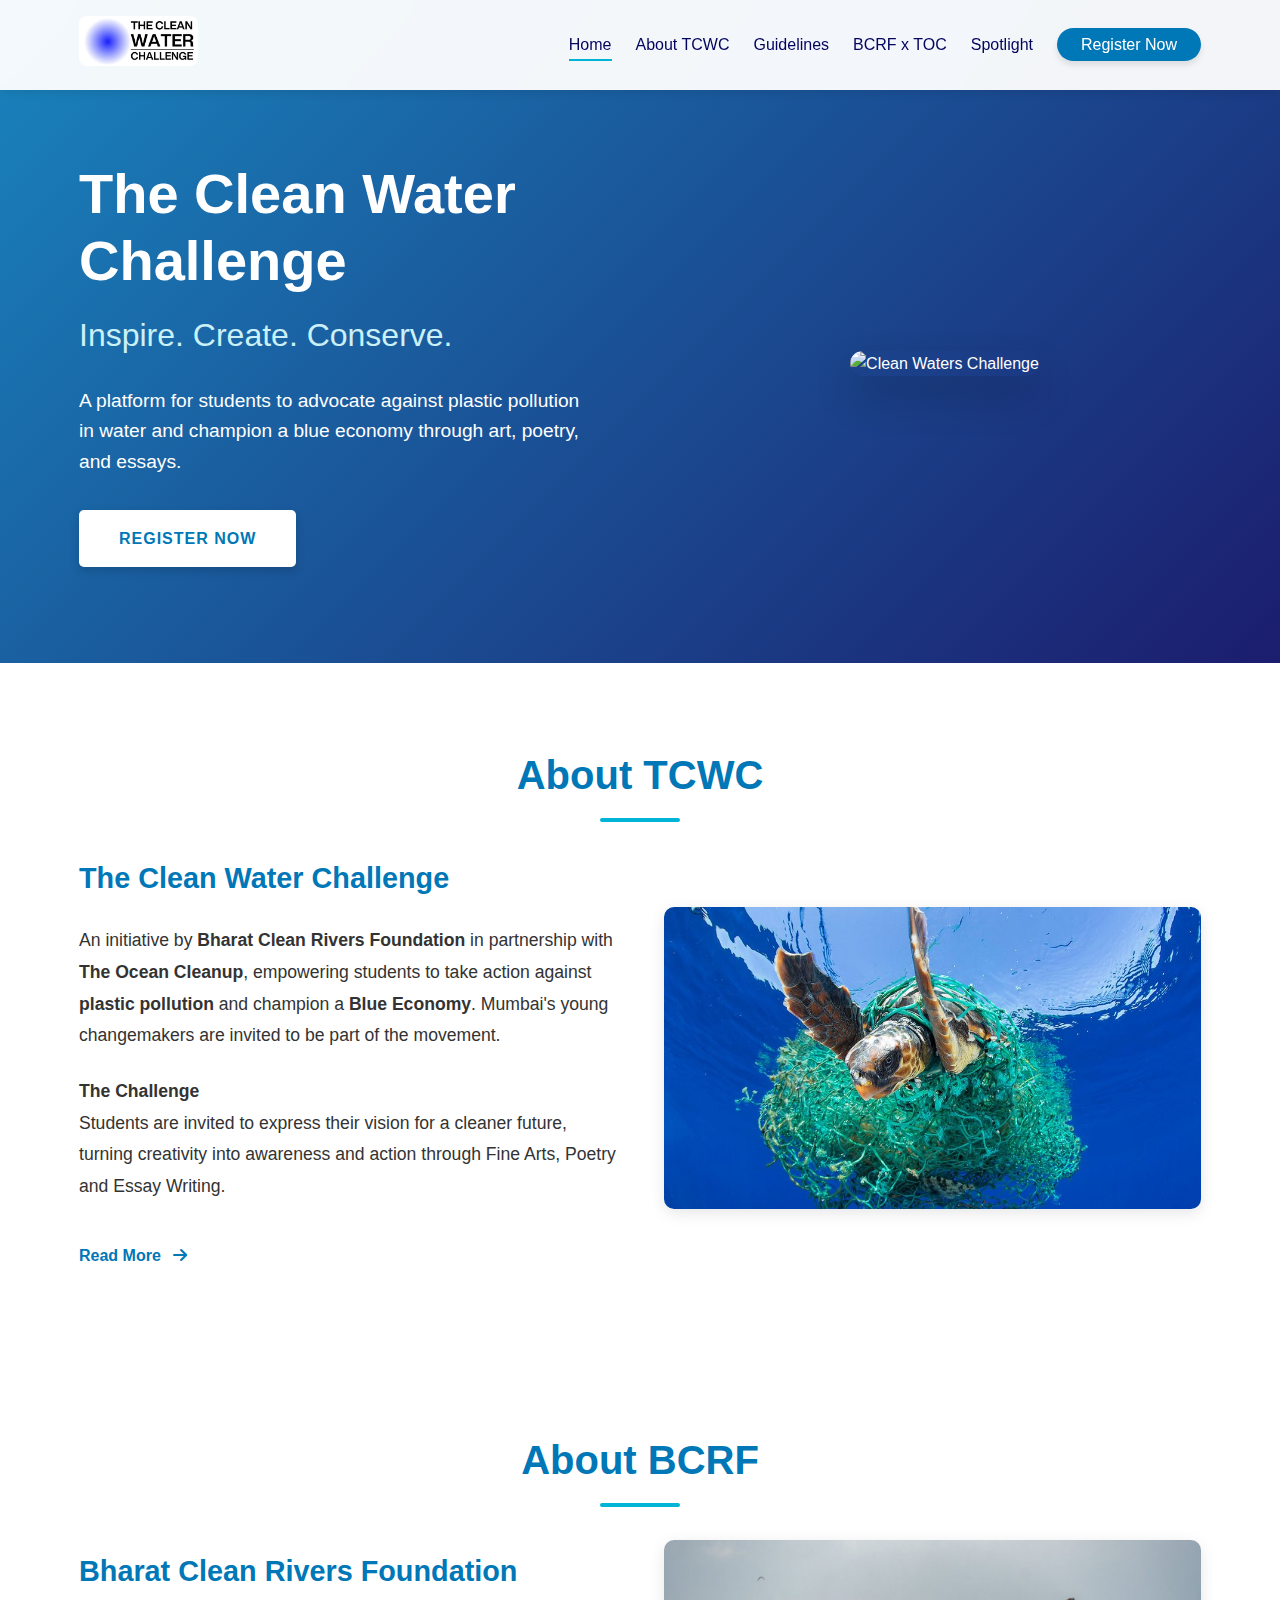
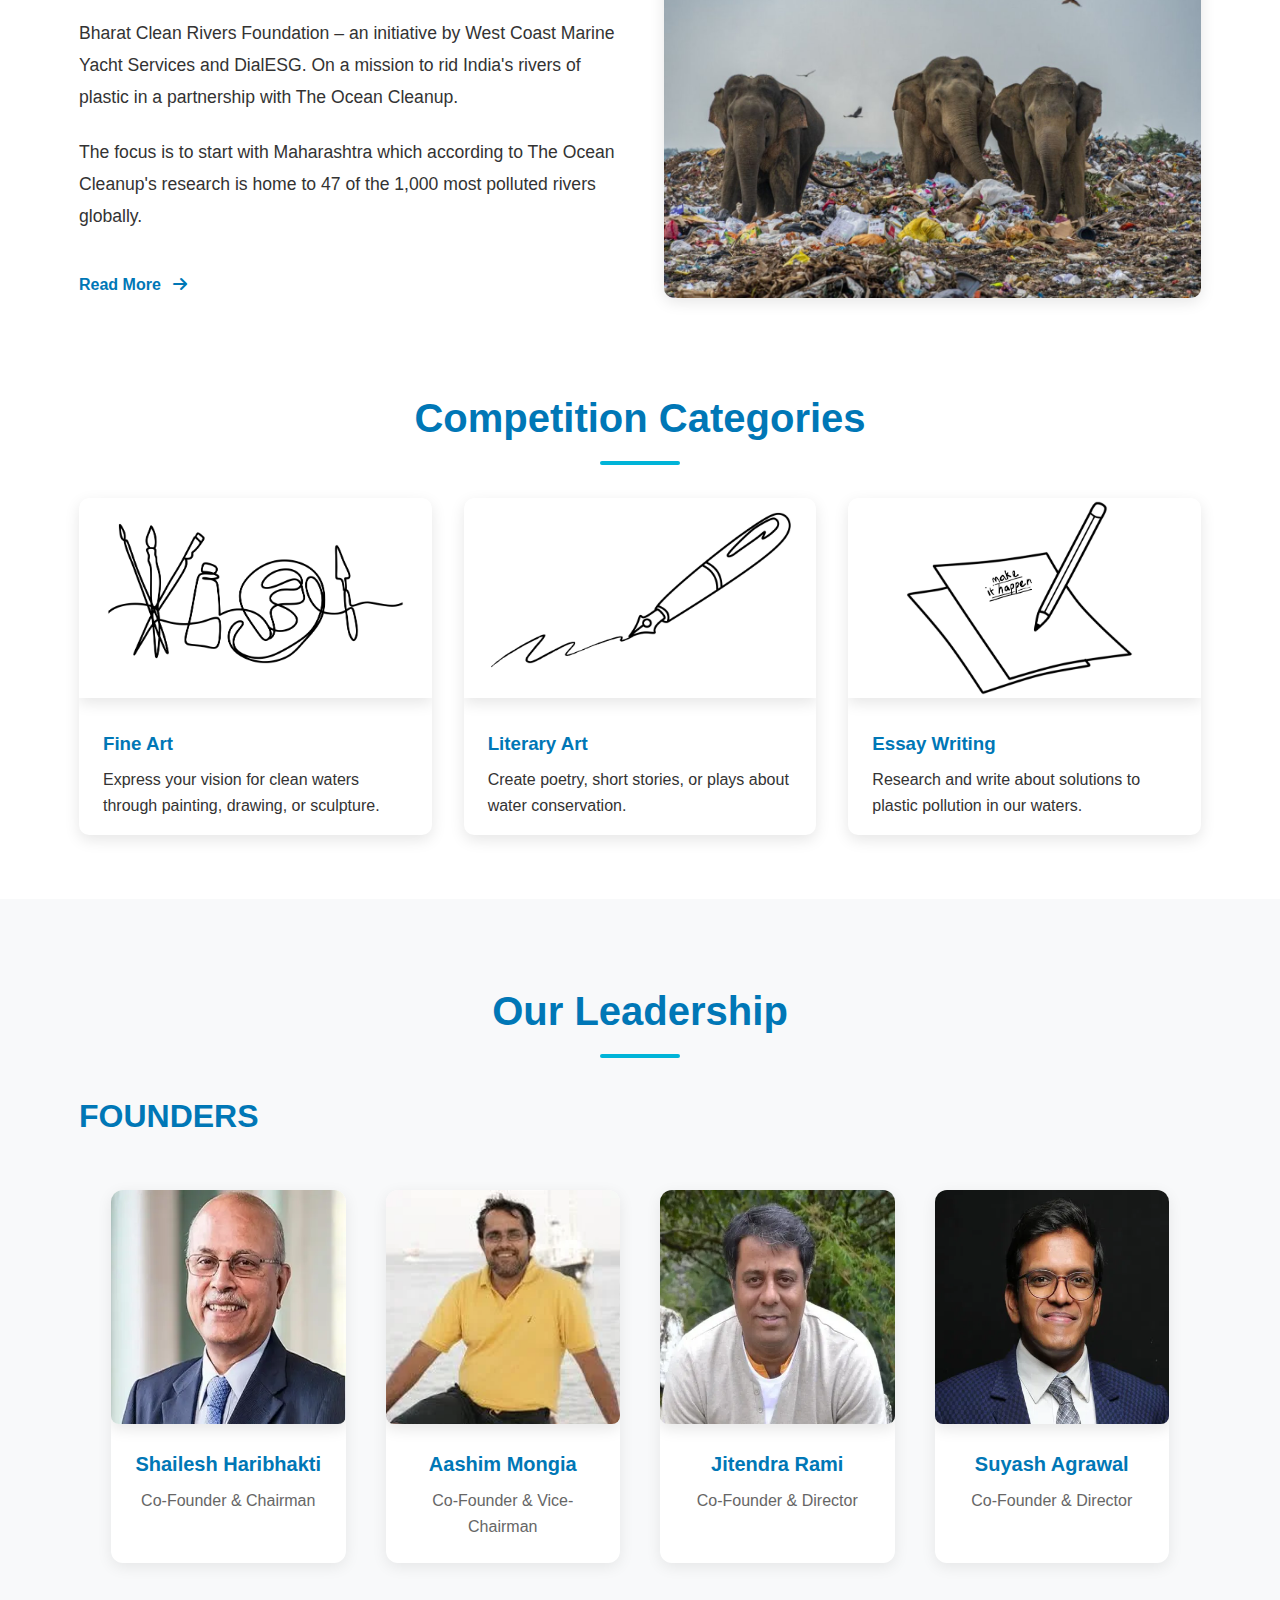
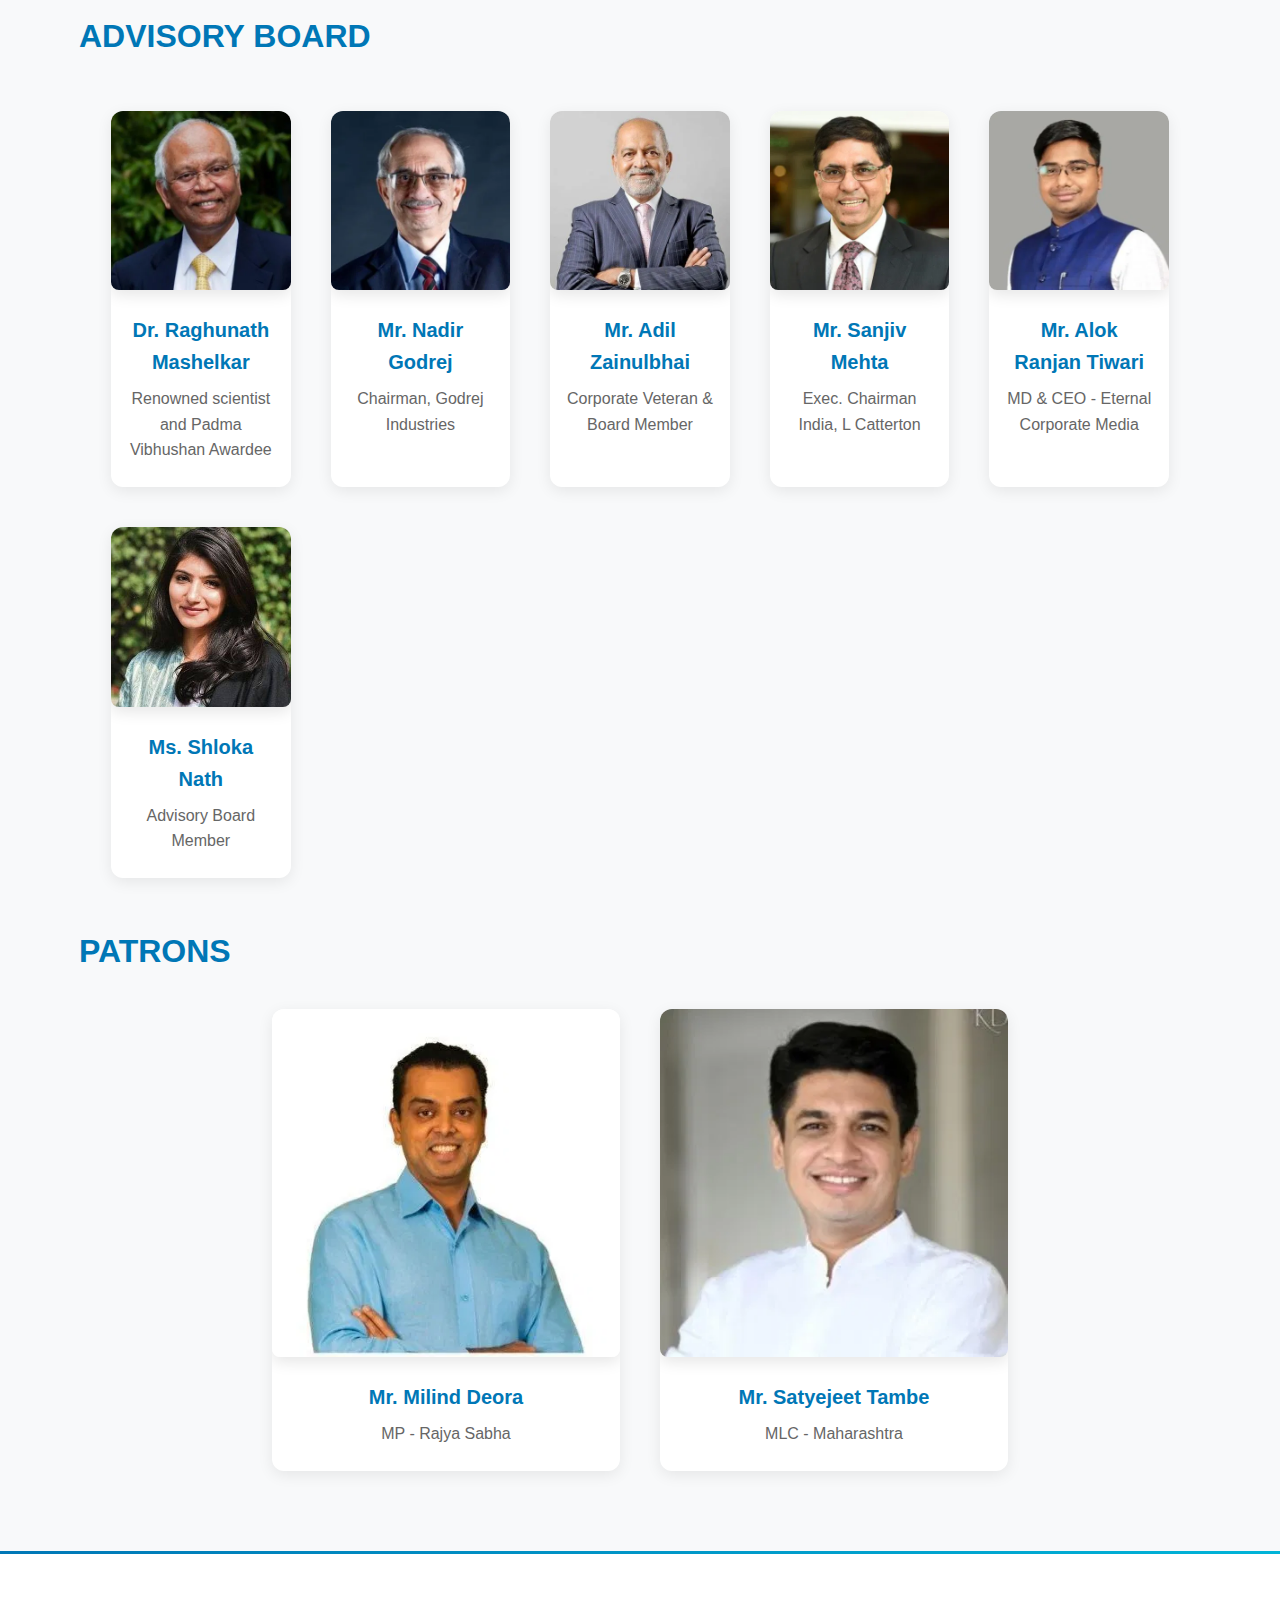
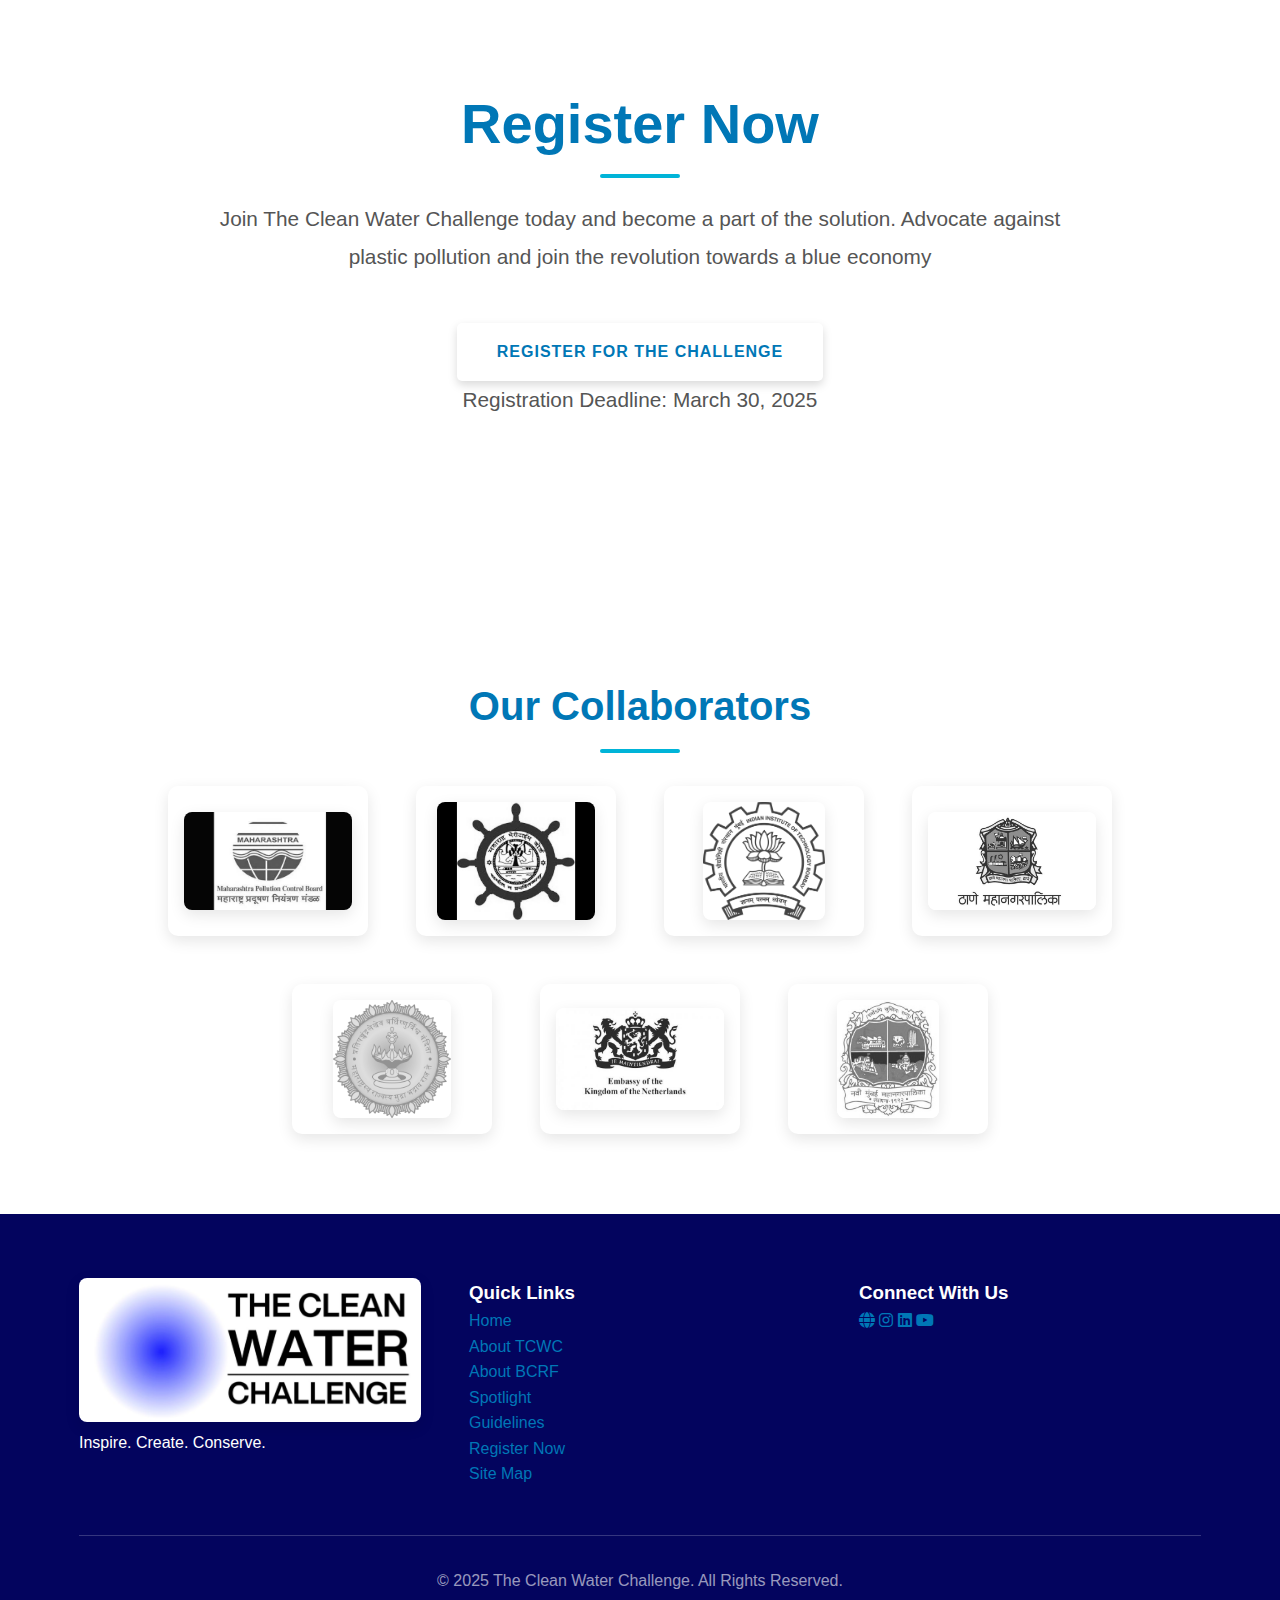
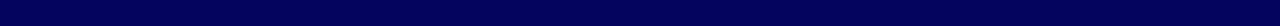
==== index.html @ 71feb0d5 "Further changes" ====
<!DOCTYPE html>
<html lang="en">
<head>
    <meta charset="UTF-8">
    <meta name="viewport" content="width=device-width, initial-scale=1.0">
    <title>The Clean Water Challenge</title>
    <link rel="stylesheet" href="styles.css">
    <link rel="stylesheet" href="https://cdnjs.cloudflare.com/ajax/libs/font-awesome/6.0.0-beta3/css/all.min.css">
    <link href="https://fonts.googleapis.com/css2?family=Montserrat:wght@300;400;500;600;700&family=Poppins:wght@300;400;500;600;700&display=swap" rel="stylesheet">
</head>
<body>
    <!-- Navigation Bar -->
    <header>
        <div class="container">
            <div class="logo">
                <img src="./logos/logo.png" alt="TCWC Logo">
            </div>
            <nav>
                <ul class="nav-links">
                    <li><a href="index.html" class="active">Home</a></li>
                    <li><a href="about-tcwc.html">About TCWC</a></li>
                    <li><a href="guidelines.html">Guidelines</a></li>
                    <li><a href="https://bharatcleanrivers.com/">BCRF x TOC</a></li>
                    <li><a href="spotlight.html">Spotlight</a></li>
                    
                    <li><a href="https://docs.google.com/forms/d/e/1FAIpQLSfzUYQzGenbvrikNWLLRdE9n7EDdn3TvppN00e6zQhsI6_kOQ/formResponse" class="register-btn" target="_blank">Register Now</a></li>
                </ul>
                <div class="hamburger">
                    <span></span>
                    <span></span>
                    <span></span>
                </div>
            </nav>
        </div>
    </header>
    

    <!-- Hero Section -->
    <section class="hero">
        <div class="container">
            <div class="hero-content">
                <h1>The Clean Water Challenge</h1>
                <h2>Inspire. Create. Conserve.</h2>
                <p>A platform for students to advocate against plastic pollution in water and champion a blue economy through art, poetry, and essays.</p>
                <div class="hero-buttons">
                    <a href="register.html" class="cta-button" target="_blank" >Register Now</a>
                    
                </div>
            </div>
            <div class="hero-image">
                <img src="https://images.unsplash.com/photo-1621451537084-482c73073a0f?ixlib=rb-4.0.3&ixid=M3wxMjA3fDB8MHxwaG90by1wYWdlfHx8fGVufDB8fHx8fA%3D%3D&auto=format&fit=crop&w=1074&q=80" alt="Clean Waters Challenge">
            </div>
        </div>
    </section>

    <!-- About TCWC Section -->
    <section class="about-section" id="about-tcwc">
        <div class="container">
            <h2 class="section-title">About TCWC</h2>
            <div class="about-content">
                <div class="about-text">
                    <h3>The Clean Water Challenge</h3>
                    <p>An initiative by <b>Bharat Clean Rivers Foundation</b> in partnership with <b>The Ocean Cleanup</b>, empowering students to take action against <b>plastic pollution</b> and champion a <b>Blue Economy</b>. Mumbai's young changemakers are invited to be part of the movement.</p>
                    <p><b>The Challenge</b><br>Students are invited to express their vision for a cleaner future, turning creativity into awareness and action through Fine Arts, Poetry and Essay Writing.</p>
                    <a href="about-tcwc.html" class="read-more">Read More <i class="fas fa-arrow-right"></i></a>
                </div>
                <div class="about-image">
                    <img src="./Home Page Pictures/Turtle.jpg"alt="Clean Waters Challenge">
                </div>
            </div>
        </div>
    </section>

    <!-- About BCRF Section -->
    <section class="about-section" id="about-bcrf">
        <div class="container">
            <h2 class="section-title">About BCRF</h2>
            <div class="about-content reverse">
                <div class="about-text">
                    <h3>Bharat Clean Rivers Foundation</h3>
                    <p>Bharat Clean Rivers Foundation – an initiative by West Coast Marine Yacht Services and DialESG. On a mission to rid India's rivers of plastic in a partnership with The Ocean Cleanup.</p>
                    <p>The focus is to start with Maharashtra which according to The Ocean Cleanup's research is home to 47 of the 1,000 most polluted rivers globally.</p>
                    <a href="https://bharatcleanrivers.com/" class="read-more">Read More <i class="fas fa-arrow-right"></i></a>
                </div>
                <div class="about-image">
                    <img src="./Home Page Pictures/Elephant_.jpg">
                </div>
            </div>
        </div>
    </section>

    <!-- Categories Section -->
    <section class="categories-section">
        <div class="container">
            <h2 class="section-title">Competition Categories</h2>
            <div class="categories-grid">
                <div class="category-card">
                    <img src=".\Home Page Pictures\1.png" alt="Fine Art">
                    <h3>Fine Art</h3>
                    <p>Express your vision for clean waters through painting, drawing, or sculpture.</p>
                </div>
                <div class="category-card">
                    <img src=".\Home Page Pictures\2.png" alt="Literary Art">
                    <h3>Literary Art</h3>
                    <p>Create poetry, short stories, or plays about water conservation.</p>
                </div>
                <div class="category-card">
                    <img src=".\Home Page Pictures\3.png" alt="Essay Writing">
                    <h3>Essay Writing</h3>
                    <p>Research and write about solutions to plastic pollution in our waters.</p>
                </div>
            </div>
        </div>
    </section>

    <!-- Team Section
    <section class="team-section">
        <div class="container">
            <h2 class="section-title">Our Team</h2>
            <div class="team-grid">
                <div class="team-member">
                    <img src="https://images.unsplash.com/photo-1573497019940-1c28c88b4f3e?ixlib=rb-4.0.3&ixid=M3wxMjA3fDB8MHxzZWFyY2h8MTh8fHByb2Zlc3Npb25hbCUyMHdvbWFufGVufDB8fDB8fHww&auto=format&fit=crop&w=600&q=60" alt="Anita Sharma">
                    <div class="team-info">
                        <h3>Anita Sharma</h3>
                        <p>Program Director</p>
                        <div class="team-social">
                            <a href="#"><i class="fab fa-linkedin"></i></a>
                            <a href="#"><i class="fab fa-twitter"></i></a>
                        </div>
                    </div>
                </div>
                <div class="team-member">
                    <img src="https://images.unsplash.com/photo-1560250097-0b93528c311a?ixlib=rb-4.0.3&ixid=M3wxMjA3fDB8MHxzZWFyY2h8OHx8cHJvZmVzc2lvbmFsJTIwbWFufGVufDB8fDB8fHww&auto=format&fit=crop&w=600&q=60" alt="Rajiv Mehta">
                    <div class="team-info">
                        <h3>Rajiv Mehta</h3>
                        <p>Creative Director</p>
                        <div class="team-social">
                            <a href="#"><i class="fab fa-linkedin"></i></a>
                            <a href="#"><i class="fab fa-instagram"></i></a>
                        </div>
                    </div>
                </div>
                <div class="team-member">
                    <img src="https://images.unsplash.com/photo-1580489944761-15a19d654956?ixlib=rb-4.0.3&ixid=M3wxMjA3fDB8MHxzZWFyY2h8NXx8cHJvZmVzc2lvbmFsJTIwd29tYW58ZW58MHx8MHx8fDA%3D&auto=format&fit=crop&w=600&q=60" alt="Priya Desai">
                    <div class="team-info">
                        <h3>Priya Desai</h3>
                        <p>Outreach Coordinator</p>
                        <div class="team-social">
                            <a href="#"><i class="fab fa-linkedin"></i></a>
                            <a href="#"><i class="fab fa-twitter"></i></a>
                        </div>
                    </div>
                </div>
                <div class="team-member">
                    <img src="https://images.unsplash.com/photo-1519085360753-af0119f7cbe7?ixlib=rb-4.0.3&ixid=M3wxMjA3fDB8MHxzZWFyY2h8MTJ8fHByb2Zlc3Npb25hbCUyMG1hbnxlbnwwfHwwfHx8MA%3D%3D&auto=format&fit=crop&w=600&q=60" alt="Vikram Singh">
                    <div class="team-info">
                        <h3>Vikram Singh</h3>
                        <p>Operations Manager</p>
                        <div class="team-social">
                            <a href="#"><i class="fab fa-linkedin"></i></a>
                            <a href="#"><i class="fab fa-instagram"></i></a>
                        </div>
                    </div>
                </div>
            </div>
        </div>
    </section> -->

    <!-- Advisory Board Section -->
    <section class="advisory-board">
        <div class="container">
            <h2 class="section-title">Our Leadership</h2>
            
            <!-- Founders Section -->
            <h3 class="sub-section-title">FOUNDERS</h3>
            <div class="board-members founders-grid">
                <div class="member-card">
                    <img src="./Profile Photo/Shailesh Haribhakti_.webp" alt="Shailesh Haribhakti">
                    <h3>Shailesh Haribhakti</h3>
                    <p>Co-Founder & Chairman</p>
                </div>
                <div class="member-card">
                    <img src="./Profile Photo/Aashim Mongia.webp" alt="Aashim Mongia">
                    <h3>Aashim Mongia</h3>
                    <p>Co-Founder & Vice-Chairman</p>
                </div>
                <div class="member-card">
                    <img src="./Profile Photo/Jitendra Rami.webp" alt="Jitendra Rami">
                    <h3>Jitendra Rami</h3>
                    <p>Co-Founder & Director</p>
                </div>
                <div class="member-card">
                    <img src="./Profile Photo/Suyash Agrawal.webp" alt="Suyash Agrawal">
                    <h3>Suyash Agrawal</h3>
                    <p>Co-Founder & Director</p>
                </div>
            </div>

            <!-- Advisory Board Section -->
            <h3 class="sub-section-title">ADVISORY BOARD</h3>
            <div class="board-members advisory-grid">
                <div class="member-card">
                    <img src="./Profile Photo/Raghunath Mashelkar.webp" alt="Dr. Raghunath Mashelkar">
                    <h3>Dr. Raghunath Mashelkar</h3>
                    <p>Renowned scientist and Padma Vibhushan Awardee</p>
                </div>
                <div class="member-card">
                    <img src="./Profile Photo/Nadir Godrej.webp" alt="Nadir Godrej">
                    <h3>Mr. Nadir Godrej</h3>
                    <p>Chairman, Godrej Industries</p>
                </div>
                <div class="member-card">
                    <img src="./Profile Photo/Adil Zainulbhai.webp" alt="Adil Zainulbhai">
                    <h3>Mr. Adil Zainulbhai</h3>
                    <p>Corporate Veteran & Board Member</p>
                </div>
                <div class="member-card">
                    <img src="./Profile Photo/Sanjiv Mehta.webp" alt="Sanjiv Mehta">
                    <h3>Mr. Sanjiv Mehta</h3>
                    <p>Exec. Chairman India, L Catterton</p>
                </div>
                <div class="member-card">
                    <img src="./Profile Photo/Alok Ranjan Tiwari.webp" alt="Alok Ranjan Tiwari">
                    <h3>Mr. Alok Ranjan Tiwari</h3>
                    <p>MD & CEO - Eternal Corporate Media</p>
                </div>
                <div class="member-card">
                    <img src="./Profile Photo/Shloka Nath.jpg" alt="Shloka Nath">
                    <h3>Ms. Shloka Nath</h3>
                    <p>Advisory Board Member</p>
                </div>
            </div>

            <!-- Patrons Section -->
            <h3 class="sub-section-title">PATRONS</h3>
            <div class="board-members patrons-grid">
                <div class="member-card">
                    <img src="./Profile Photo/Milind Deora.webp" alt="Milind Deora">
                    <h3>Mr. Milind Deora</h3>
                    <p>MP - Rajya Sabha</p>
                </div>
                <div class="member-card">
                    <img src="./Profile Photo/Satyejeet Tambe.webp" alt="Satyejeet Tambe">
                    <h3>Mr. Satyejeet Tambe</h3>
                    <p>MLC - Maharashtra</p>
                </div>
            </div>
        </div>
    </section>

    <!-- Register Section -->
    <section class="register-section">
        <div class="container">
            <h2 class="section-title">Register Now</h2>
            <div class="register-content">
                <p>Join The Clean Water Challenge today and become a part of the solution. Advocate against plastic pollution and join the revolution towards a blue economy</p>
                <a href="https://docs.google.com/forms/d/e/1FAIpQLSfzUYQzGenbvrikNWLLRdE9n7EDdn3TvppN00e6zQhsI6_kOQ/formResponse" class="cta-button" target="_blank">Register for the Challenge</a>
                <p class="deadline-note">Registration Deadline: March 30, 2025</p>
            </div>
        </div>
    </section>

    <!-- Sponsors Section -->
    <section class="sponsors-section">
        <div class="container">
            <h2 class="section-title">Our Collaborators</h2>
            <div class="sponsors-carousel">
                <div class="sponsor">
                    <img src="./logos/logo1.jpg" alt="Sponsor 1">
                </div>
                <div class="sponsor">
                    <img src="./logos/logo2.jpg" alt="Sponsor 2">
                </div>
                <div class="sponsor">
                    <img src="./logos/logo3.png" alt="Sponsor 3">
                </div>
                <div class="sponsor">
                    <img src="./logos/logo4.jpg" alt="Sponsor 4">
                </div>
                <div class="sponsor">
                    <img src="./logos/logo5.png" alt="Sponsor 5">
                </div>
                <div class="sponsor">
                    <img src="./logos/logo6.jpg" alt="Sponsor 6">
                </div>
                <div class="sponsor">
                    <img src="./logos/logo7.jpg" alt="Sponsor 6">
                </div>
               
            </div>
        </div>
    </section>

    <!-- Footer -->
    <footer>
        <div class="container">
            <div class="footer-content">
                <div class="footer-logo">
                    <img src="./logos/logo.png" alt="TCWC Logo">
                    <p>Inspire. Create. Conserve.</p>
                </div>
                <div class="footer-links">
                    <h3>Quick Links</h3>
                    <ul>
                        <li><a href="index.html">Home</a></li>
                        <li><a href="about-tcwc.html">About TCWC</a></li>
                        <li><a href="about-bcrf.html">About BCRF</a></li>
                        <li><a href="spotlight.html">Spotlight</a></li>
                        <li><a href="guidelines.html">Guidelines</a></li>
                        <li><a href="https://docs.google.com/forms/d/1qTkvCB6DeCjeE_NaLQInuieeUNGc_ksRTwnC0xw6EHE/edit " target="_blank">Register Now</a></li>
                        <li><a href="sitemap.html">Site Map</a></li>
                    </ul>
                </div>
                <div class="footer-social">
                    <h3>Connect With Us</h3>
                    <div class="social-icons">
                        <a href="https://bharatcleanrivers.com/" target="_blank"><i class="fas fa-globe"></i></a>
                        <a href="https://instagram.com/bharatcleanrivers" target="_blank"><i class="fab fa-instagram"></i></a>
                        <a href="https://www.linkedin.com/company/bharat-clean-rivers-foundation/" target="_blank"><i class="fab fa-linkedin"></i></a>
                        <a href="https://www.youtube.com/@BharatCleanRivers" target="_blank"><i class="fab fa-youtube"></i></a>
                    </div>
                </div>
            </div>
            <div class="footer-bottom">
                <p>&copy; 2025 The Clean Water Challenge. All Rights Reserved.</p>
            </div>
        </div>
    </footer>

    <script src="script.js"></script>
</body>
</html>
---- styles.css ----
/* Base Styles */
:root {
    --primary-color: #0077b6;
    --secondary-color: #90e0ef;
    --accent-color: #00b4d8;
    --light-color: #caf0f8;
    --white-color: #ffffff;
    --dark-color: #03045e;
    --text-color: #333333;
    --transition: all 0.3s ease;
    --box-shadow: 0 5px 15px rgba(0, 0, 0, 0.1);
}

@import url('https://fonts.googleapis.com/css2?family=Proxima+Nova:wght@600&display=swap');



* {
    margin: 0;
    padding: 0;
    box-sizing: border-box;
    animation-duration: 0s !important;
    transition-duration: 0s !important;
}

html {
    scroll-behavior: smooth;
    scroll-padding-top: 80px;
}

body {
    font-family: 'Proxima Nova', sans-serif;
    line-height: 1.6;
    color: var(--text-color);
    background-color: var(--white-color);
    overflow-x: hidden;
}

.container {
    width: 90%;
    max-width: 1200px;
    margin: 0 auto;
    padding: 0 15px;
    position: relative;
    z-index: 1;
}

img {
    max-width: 100%;
    height: auto;
    border-radius: 8px;
    box-shadow: var(--box-shadow);
    transition: transform 0.5s ease;
}

img:hover {
    transform: scale(1.02);
}

a {
    text-decoration: none;
    color: var(--primary-color);
    transition: var(--transition);
}

a:hover {
    color: var(--accent-color);
}

ul {
    list-style: none;
}

.section-title {
    color: var(--primary-color);
    font-size: 2.5rem;
    text-align: center;
    margin-bottom: 3rem;
    position: relative;
    font-weight: 700;
    animation: none !important;
    opacity: 1 !important;
    visibility: visible !important;
}

.section-title::after {
    content: '';
    position: absolute;
    bottom: -15px;
    left: 50%;
    transform: translateX(-50%);
    width: 80px;
    height: 4px;
    background-color: var(--accent-color);
    border-radius: 2px;
}

/* Header Styles */
header {
    background-color: rgba(255, 255, 255, 0.95);
    box-shadow: 0 2px 10px rgba(0, 0, 0, 0.1);
    position: fixed;
    top: 0;
    left: 0;
    width: 100%;
    z-index: 1000;
    backdrop-filter: blur(10px);
}

header .container {
    display: flex;
    justify-content: space-between;
    align-items: center;
    padding: 1rem 15px;
}

.logo img {
    height: 50px;
    box-shadow: none;
}

.logo img:hover {
    transform: none;
}

.nav-links {
    display: flex;
    align-items: center;
}

.nav-links li {
    margin-left: 1.5rem;
}

.nav-links a {
    color: var(--dark-color);
    font-weight: 500;
    padding: 0.5rem 0;
    position: relative;
}

.nav-links a::after {
    content: '';
    position: absolute;
    bottom: 0;
    left: 0;
    width: 0;
    height: 2px;
    background-color: var(--accent-color);
    transition: var(--transition);
}

.nav-links a:hover::after,
.nav-links a.active::after {
    width: 100%;
}

.register-btn {
    background-color: var(--primary-color);
    color: var(--white-color) !important;
    padding: 0.5rem 1.5rem !important;
    border-radius: 30px;
    transition: var(--transition);
    box-shadow: 0 4px 6px rgba(0, 0, 0, 0.1);
}

.register-btn:hover {
    background-color: var(--accent-color);
    transform: translateY(-3px);
    box-shadow: 0 6px 12px rgba(0, 0, 0, 0.15);
}

.hamburger {
    display: none;
    cursor: pointer;
}

.hamburger span {
    display: block;
    width: 25px;
    height: 3px;
    background-color: var(--primary-color);
    margin: 5px 0;
    transition: var(--transition);
}

/* Hero Section */
.hero {
    padding: 10rem 0 6rem;
    background: linear-gradient(135deg, rgba(0, 119, 182, 0.9) 0%, rgba(3, 4, 94, 0.9) 100%), url('images/hero-bg.jpg');
    background-size: cover;
    background-position: center;
    color: white;
}

.hero .container {
    display: flex;
    align-items: center;
    gap: 4rem;
}

.hero-content {
    flex: 1;
    padding-right: 2rem;
}

.hero h1 {
    font-size: 3.5rem;
    margin-bottom: 1rem;
    font-weight: 700;
    line-height: 1.2;
    animation: none !important;
    opacity: 1 !important;
    visibility: visible !important;
}

.hero h2 {
    font-size: 2rem;
    margin-bottom: 1.5rem;
    font-weight: 500;
    color: var(--light-color);
    animation: none !important;
    opacity: 1 !important;
    visibility: visible !important;
}

.hero p {
    font-size: 1.2rem;
    margin-bottom: 2rem;
    line-height: 1.6;
    animation: none !important;
    opacity: 1 !important;
    visibility: visible !important;
}

.hero-image {
    flex: 1;
    display: flex;
    justify-content: center;
}

.hero-image img {
    max-width: 100%;
    border-radius: 15px;
    box-shadow: 0 20px 40px rgba(0, 0, 0, 0.2);
}

.hero-buttons {
    display: flex;
    gap: 1rem;
}

.cta-button {
    display: inline-block;
    background-color: var(--primary-color);
    color: var(--white-color);
    padding: 0.8rem 2rem;
    border-radius: 30px;
    font-weight: 600;
    text-transform: uppercase;
    letter-spacing: 1px;
    box-shadow: 0 4px 10px rgba(0, 0, 0, 0.15);
    transition: var(--transition);
    animation: fadeInUp 1s ease 0.6s;
    animation-fill-mode: both;
}

.cta-button:hover {
    background-color: var(--accent-color);
    color: var(--white-color);
    transform: translateY(-5px);
    box-shadow: 0 8px 15px rgba(0, 0, 0, 0.2);
}

/* Page Banner */
.page-banner {
    background: linear-gradient(135deg, var(--primary-color) 0%, var(--dark-color) 100%);
    color: var(--white-color);
    padding: 5rem 0 3rem;
    text-align: center;
}

.page-banner h1 {
    font-size: 3rem;
    font-weight: 700;
    margin-bottom: 1rem;
    color: white;
    animation: none !important;
    opacity: 1 !important;
    visibility: visible !important;
}

/* About Section */
.about-section {
    padding: 5rem 0;
    background-color: #ffffff;
    display: block !important;
    position: relative;
    z-index: 1;
}

.about-content {
    display: flex;
    align-items: center;
    gap: 3rem;
    margin-top: 2rem;
}

.about-text {
    flex: 1;
    opacity: 1 !important;
    visibility: visible !important;
}

.about-image {
    flex: 1;
    opacity: 1 !important;
    visibility: visible !important;
}

.about-image img {
    width: 100%;
    border-radius: 10px;
    box-shadow: 0 4px 15px rgba(0, 0, 0, 0.1);
}

.about-text h3 {
    color: var(--primary-color);
    font-size: 1.8rem;
    margin-bottom: 1.5rem;
    font-weight: 600;
    animation: none !important;
    opacity: 1 !important;
    visibility: visible !important;
}

.about-text p {
    color: #333333 !important;
    font-size: 1.1rem;
    line-height: 1.8;
    margin-bottom: 1.5rem;
    opacity: 1 !important;
    animation: none !important;
    visibility: visible !important;
}

.read-more {
    display: inline-flex;
    align-items: center;
    color: var(--primary-color);
    font-weight: 600;
    text-decoration: none;
    gap: 0.5rem;
    transition: var(--transition);
}

.read-more:hover {
    color: var(--accent-color);
}

.read-more i {
    transition: transform 0.3s ease;
}

.read-more:hover i {
    transform: translateX(5px);
}

/* About Detail Section */
.about-detail-section {
    padding: 5rem 0;
    background-color: #ffffff;
    color: #333333;
}

.about-detail-content {
    display: flex;
    gap: 3rem;
    margin-bottom: 4rem;
}

.about-detail-image, .about-detail-text {
    flex: 1;
}

.about-detail-text h2 {
    color: var(--primary-color);
    font-size: 2.2rem;
    margin-bottom: 1.5rem;
    animation: none !important;
    opacity: 1 !important;
    visibility: visible !important;
}

.about-detail-text h3 {
    color: var(--primary-color);
    font-size: 1.5rem;
    margin-top: 2rem;
    margin-bottom: 1rem;
    animation: none !important;
    opacity: 1 !important;
    visibility: visible !important;
}

.about-detail-text p {
    color: #333333 !important;
    font-size: 1.1rem;
    line-height: 1.8;
    margin-bottom: 1.5rem;
    opacity: 1 !important;
    animation: none !important;
    visibility: visible !important;
}

/* Impact Section */
.impact-section {
    margin-bottom: 4rem;
}

.impact-grid {
    display: grid;
    grid-template-columns: repeat(auto-fit, minmax(250px, 1fr));
    gap: 2rem;
}

.impact-card {
    background-color: var(--white-color);
    padding: 2rem;
    border-radius: 10px;
    box-shadow: var(--box-shadow);
    text-align: center;
    transition: var(--transition);
}

.impact-card:hover {
    transform: translateY(-10px);
    box-shadow: 0 15px 30px rgba(0, 0, 0, 0.1);
}

.impact-icon {
    font-size: 2.5rem;
    color: var(--accent-color);
    margin-bottom: 1rem;
}

.impact-card h3 {
    margin-bottom: 1rem;
    color: var(--primary-color);
}

/* Categories Section */
.categories-section {
    margin-bottom: 4rem;
}

.categories-grid {
    display: grid;
    grid-template-columns: repeat(auto-fit, minmax(300px, 1fr));
    gap: 2rem;
}

.category-card {
    background-color: var(--white-color);
    border-radius: 10px;
    overflow: hidden;
    box-shadow: var(--box-shadow);
    transition: var(--transition);
}

.category-card:hover {
    transform: translateY(-10px);
    box-shadow: 0 15px 30px rgba(0, 0, 0, 0.1);
}

.category-card img {
    width: 100%;
    height: 200px;
    object-fit: cover;
    border-radius: 10px 10px 0 0;
}

.category-card h3 {
    padding: 1.5rem 1.5rem 0.5rem;
    color: var(--primary-color);
}

.category-card p {
    padding: 0 1.5rem 1rem;
}

.category-card ul {
    padding: 0 1.5rem 1.5rem;
}

.category-card ul li {
    padding: 0.3rem 0;
    position: relative;
    padding-left: 1.5rem;
}

.category-card ul li::before {
    content: '•';
    color: var(--accent-color);
    position: absolute;
    left: 0;
    font-size: 1.2rem;
}

/* Timeline Section */
.timeline-section {
    margin-bottom: 4rem;
}

.timeline {
    position: relative;
    max-width: 800px;
    margin: 0 auto;
}

.timeline::before {
    content: '';
    position: absolute;
    top: 0;
    left: 50%;
    transform: translateX(-50%);
    width: 4px;
    height: 100%;
    background-color: var(--light-color);
}

.timeline-item {
    position: relative;
    margin-bottom: 2rem;
}

.timeline-dot {
    position: absolute;
    top: 0;
    left: 50%;
    transform: translateX(-50%);
    width: 20px;
    height: 20px;
    background-color: var(--accent-color);
    border-radius: 50%;
    z-index: 1;
}

.timeline-content {
    position: relative;
    width: 45%;
    padding: 1.5rem;
    background-color: var(--white-color);
    border-radius: 10px;
    box-shadow: var(--box-shadow);
}

.timeline-item:nth-child(odd) .timeline-content {
    left: 0;
}

.timeline-item:nth-child(even) .timeline-content {
    left: 55%;
}

.timeline-content h3 {
    color: var(--primary-color);
    margin-bottom: 0.5rem;
}

/* Spotlight Hero Section */
.spotlight-hero {
    padding: 6rem 0 4rem;
    background-color: var(--light-color);
}

.spotlight-hero-content {
    text-align: center;
}

.spotlight-hero-content h2 {
    font-size: 2.5rem;
    color: var(--primary-color);
    margin-bottom: 2rem;
}

.spotlight-hero-image {
    max-width: 600px;
    margin: 0 auto;
}

.spotlight-hero-image img {
    width: 100%;
    height: auto;
    border-radius: 10px;
    box-shadow: 0 4px 15px rgba(0, 0, 0, 0.1);
}

/* Featured Projects */
.featured-projects {
    padding: 5rem 0;
}

.projects-grid {
    display: grid;
    grid-template-columns: repeat(auto-fit, minmax(300px, 1fr));
    gap: 2rem;
}

.project-card {
    background-color: var(--white-color);
    border-radius: 10px;
    overflow: hidden;
    box-shadow: var(--box-shadow);
    transition: var(--transition);
}

.project-card:hover {
    transform: translateY(-10px);
    box-shadow: 0 15px 30px rgba(0, 0, 0, 0.1);
}

.project-image img {
    width: 100%;
    height: 200px;
    object-fit: cover;
    border-radius: 10px 10px 0 0;
}

.project-content {
    padding: 1.5rem;
}

.project-content h3 {
    color: var(--primary-color);
    margin-bottom: 0.5rem;
}

.read-more {
    display: inline-block;
    margin-top: 1rem;
    font-weight: 600;
}

.read-more i {
    margin-left: 0.5rem;
    transition: var(--transition);
}

.read-more:hover i {
    transform: translateX(5px);
}

/* Guidelines Section Styles */
.guidelines-content-section {
    padding: 5rem 0;
    background-color: #f8f9fa;
}

.guidelines-intro {
    text-align: center;
    margin-bottom: 4rem;
}

.guidelines-grid {
    display: grid;
    grid-template-columns: repeat(auto-fit, minmax(300px, 1fr));
    gap: 2rem;
    margin-bottom: 4rem;
}

.guideline-card {
    background: white;
    border-radius: 15px;
    padding: 2rem;
    box-shadow: 0 4px 15px rgba(0, 0, 0, 0.1);
    transition: transform 0.3s ease;
}

.guideline-card:hover {
    transform: translateY(-5px);
}

.guideline-header {
    display: flex;
    align-items: center;
    margin-bottom: 1.5rem;
    color: var(--primary-color);
}

.guideline-header i {
    font-size: 2rem;
    margin-right: 1rem;
}

.guideline-list {
    list-style: none;
    padding: 0;
}

.guideline-list li {
    margin-bottom: 1rem;
    padding-left: 1.5rem;
    position: relative;
    line-height: 1.6;
}

.guideline-list li::before {
    content: '•';
    position: absolute;
    left: 0;
    color: var(--accent-color);
}

/* FAQ Section Styles */
.faq-section {
    padding: 5rem 0;
    max-width: 800px;
    margin: 0 auto;
}

.faq-section h2 {
    text-align: center;
    margin-bottom: 3rem;
}

.faq-grid {
    display: flex;
    flex-direction: column;
    gap: 1rem;
}

.faq-item {
    background: white;
    border-radius: 10px;
    box-shadow: 0 2px 8px rgba(0, 0, 0, 0.1);
    overflow: hidden;
}

.faq-question {
    padding: 1.5rem;
    cursor: pointer;
    display: flex;
    justify-content: space-between;
    align-items: center;
    background-color: white;
    transition: background-color 0.3s ease;
}

.faq-question:hover {
    background-color: #f8f9fa;
}

.faq-question h4 {
    margin: 0;
    font-size: 1.1rem;
    color: var(--primary-color);
}

.faq-answer {
    padding: 0 1.5rem;
    max-height: 0;
    overflow: hidden;
    transition: max-height 0.3s ease-out, padding 0.3s ease;
}

.faq-answer.active {
    padding: 1.5rem;
    max-height: 500px;
    border-top: 1px solid #eee;
}

.faq-answer p {
    margin: 0;
    line-height: 1.6;
    color: #666;
}

@media screen and (max-width: 768px) {
    .guidelines-grid {
        grid-template-columns: 1fr;
        padding: 0 1rem;
    }
    
    .faq-section {
        padding: 3rem 1rem;
    }
}

/* Contact Section */
.contact-section {
    text-align: center;
    max-width: 800px;
    margin: 0 auto;
    padding: 3rem;
    background-color: var(--light-color);
    border-radius: 10px;
}

.contact-info {
    display: flex;
    justify-content: center;
    gap: 2rem;
    margin: 2rem 0;
}

.contact-item {
    display: flex;
    align-items: center;
    gap: 0.5rem;
}

.contact-item i {
    color: var(--accent-color);
    font-size: 1.2rem;
}

/* Additional Mobile Fixes */
@media screen and (max-width: 480px) {
    .logo img {
        height: 40px;
    }

    .hamburger span {
        width: 22px;
    }
}

/* About BCRF Mobile Styles */
@media screen and (max-width: 768px) {
    .about-bcrf {
        padding: 4rem 1rem;
        text-align: center;
    }

    .about-bcrf h1 {
        font-size: 2.2rem;
        margin-bottom: 1.5rem;
    }

    .bcrf-title {
        font-size: 1.8rem;
        margin: 1rem 0;
        line-height: 1.3;
    }

    .bcrf-description {
        font-size: 1rem;
        line-height: 1.6;
        padding: 0 1rem;
        margin-bottom: 2rem;
    }

    .bcrf-image {
        width: 100%;
        max-width: 300px;
        margin: 2rem auto;
        border-radius: 10px;
        overflow: hidden;
    }

    .bcrf-image img {
        width: 100%;
        height: auto;
        object-fit: cover;
    }

    .bcrf-content {
        display: flex;
        flex-direction: column;
        align-items: center;
        gap: 2rem;
    }

    .bcrf-stats {
        display: grid;
        grid-template-columns: 1fr;
        gap: 1.5rem;
        width: 100%;
        padding: 1rem;
    }

    .stat-item {
        background: rgba(255, 255, 255, 0.1);
        padding: 1.5rem;
        border-radius: 10px;
        text-align: center;
    }

    .stat-number {
        font-size: 2rem;
        font-weight: 700;
        color: var(--accent-color);
        margin-bottom: 0.5rem;
    }

    .stat-text {
        font-size: 0.9rem;
        color: var(--light-color);
        line-height: 1.4;
    }
}

/* Additional adjustments for smaller screens */
@media screen and (max-width: 480px) {
    .about-bcrf h1 {
        font-size: 1.8rem;
    }

    .bcrf-title {
        font-size: 1.5rem;
    }

    .bcrf-stats {
        padding: 0.5rem;
    }

    .stat-number {
        font-size: 1.8rem;
    }
}

/* BCRF Section Mobile Styles */
@media screen and (max-width: 768px) {
    .bcrf-section {
        padding: 3rem 1rem;
    }

    .bcrf-container {
        display: flex;
        flex-direction: column;
        align-items: center;
        gap: 2rem;
    }

    .bcrf-text {
        width: 100%;
        text-align: left;
        padding: 0 1rem;
    }

    .bcrf-text h2 {
        font-size: 2rem;
        line-height: 1.3;
        margin-bottom: 1.5rem;
    }

    .bcrf-text p {
        font-size: 1rem;
        line-height: 1.6;
        margin-bottom: 1rem;
    }

    .bcrf-image-container {
        width: 100%;
        max-width: 300px;
        margin: 0 auto;
        order: -1; /* Move image to top on mobile */
    }

    .bcrf-image-container img {
        width: 100%;
        height: auto;
        border-radius: 10px;
        box-shadow: 0 4px 8px rgba(0, 0, 0, 0.1);
    }
}

/* Even smaller screens */
@media screen and (max-width: 480px) {
    .bcrf-section {
        padding: 2rem 0.5rem;
    }

    .bcrf-text h2 {
        font-size: 1.8rem;
    }

    .bcrf-text {
        padding: 0 0.5rem;
    }

    .bcrf-image-container {
        max-width: 250px;
    }
}

.advisory-board {
    padding: 5rem 0;
    background-color: #f8f9fa;
}

.board-members {
    display: grid;
    grid-template-columns: repeat(4, 1fr);
    gap: 2.5rem;
    margin-top: 3rem;
    padding: 0 2rem;
}

.member-card {
    background: white;
    border-radius: 12px;
    overflow: hidden;
    box-shadow: 0 4px 15px rgba(0, 0, 0, 0.08);
    transition: transform 0.3s ease, box-shadow 0.3s ease;
    text-align: center;
    height: 100%;
    display: flex;
    flex-direction: column;
}

.member-card:hover {
    transform: translateY(-5px);
    box-shadow: 0 8px 25px rgba(0, 0, 0, 0.15);
}

.member-card img {
    width: 100%;
    aspect-ratio: 1;
    object-fit: cover;
    object-position: center top;
}

.member-card h3 {
    margin: 1.5rem 1rem 0.5rem;
    color: var(--primary-color);
    font-size: 1.25rem;
    font-weight: 600;
}

.member-card p {
    color: #666;
    margin: 0 1rem 1.5rem;
    font-size: 1rem;
    font-weight: 400;
}

@media screen and (max-width: 1200px) {
    .board-members {
        grid-template-columns: repeat(3, 1fr);
    }
}

@media screen and (max-width: 992px) {
    .board-members {
        grid-template-columns: repeat(2, 1fr);
        gap: 2rem;
    }
}

@media screen and (max-width: 576px) {
    .board-members {
        grid-template-columns: 1fr;
        padding: 0 1rem;
    }

    .member-card h3 {
        font-size: 1.2rem;
    }
}

/* BCRF Section Fixes */
.bcrf-section {
    padding: 5rem 0;
    background-color: #f8f9fa;
    opacity: 1 !important;
    visibility: visible !important;
    animation: none !important;
}

.bcrf-section .container,
.bcrf-section h2,
.bcrf-section p,
.bcrf-section .content,
.bcrf-section .image-container {
    opacity: 1 !important;
    visibility: visible !important;
    animation: none !important;
    transform: none !important;
}

/* Restore other section styles */
.team-section,
.cta-section,
.sponsors-section,
.footer-content,
.page-banner {
    opacity: 1 !important;
    visibility: visible !important;
    display: block;
}

/* Team Section */
.team-section {
    padding: 5rem 0;
    background-color: #f8f9fa;
}

.team-grid {
    display: grid;
    grid-template-columns: repeat(auto-fit, minmax(250px, 1fr));
    gap: 2rem;
    margin-top: 2rem;
}

/* CTA Section */
.cta-section {
    text-align: center;
    padding: 5rem 0;
    background-color: var(--primary-color);
    color: white;
}

.cta-section h2 {
    font-size: 2.5rem;
    margin-bottom: 1.5rem;
}

.cta-section p {
    max-width: 600px;
    margin: 0 auto 2rem;
}

.cta-button {
    display: inline-block;
    padding: 1rem 2.5rem;
    background-color: white;
    color: var(--primary-color);
    border-radius: 5px;
    font-weight: 600;
    transition: var(--transition);
}

.cta-button:hover {
    background-color: var(--light-color);
    transform: translateY(-3px);
}

/* Responsive Styles */
@media screen and (max-width: 768px) {
    .about-content {
        flex-direction: column;
    }
    
    .about-image {
        order: -1;
    }
}

/* Register Section */
.register-section {
    text-align: center;
    padding: 8rem 0;
    background-color: var(--white-color);
    position: relative;
    overflow: hidden;
}

.register-section::before {
    content: '';
    position: absolute;
    top: 0;
    left: 0;
    right: 0;
    height: 3px;
    background: linear-gradient(90deg, var(--primary-color), var(--accent-color));
}

.register-section h2 {
    color: var(--primary-color);
    font-size: 3.5rem;
    margin-bottom: 2rem;
    font-weight: 700;
    position: relative;
    display: inline-block;
}

.register-section h2::after {
    content: '';
    position: absolute;
    bottom: -10px;
    left: 50%;
    transform: translateX(-50%);
    width: 80px;
    height: 4px;
    background-color: var(--accent-color);
    border-radius: 2px;
}

.register-section p {
    font-size: 1.3rem;
    max-width: 900px;
    margin: 0 auto 3rem;
    line-height: 1.8;
    color: #555;
}

.register-button {
    display: inline-block;
    padding: 1.2rem 3rem;
    background-color: var(--primary-color);
    color: white;
    border-radius: 50px;
    font-weight: 600;
    font-size: 1.2rem;
    text-transform: uppercase;
    letter-spacing: 1px;
    transition: all 0.3s ease;
    box-shadow: 0 4px 15px rgba(0, 0, 0, 0.1);
    margin-top: 2rem;
}

.register-button:hover {
    background-color: var(--accent-color);
    transform: translateY(-3px);
    box-shadow: 0 6px 20px rgba(0, 0, 0, 0.15);
}

.registration-deadline {
    margin-top: 2rem;
    font-size: 1.1rem;
    color: #666;
    font-weight: 500;
}

/* Responsive Styles */
@media screen and (max-width: 768px) {
    .register-section {
        padding: 6rem 1.5rem;
    }

    .register-section h2 {
        font-size: 2.8rem;
    }

    .register-section p {
        font-size: 1.1rem;
        padding: 0 1rem;
    }

    .register-button {
        padding: 1rem 2.5rem;
        font-size: 1.1rem;
    }
}

@media screen and (max-width: 480px) {
    .register-section h2 {
        font-size: 2.2rem;
    }

    .register-section p {
        font-size: 1rem;
    }

    .register-button {
        padding: 0.9rem 2rem;
        font-size: 1rem;
    }
}

/* Supported By Section */
.sponsors-section {
    padding: 5rem 0;
    background-color: var(--white-color);
    opacity: 1 !important;
    visibility: visible !important;
}

.sponsors-carousel {
    display: flex;
    justify-content: center;
    align-items: center;
    gap: 3rem;
    margin-top: 3rem;
    flex-wrap: wrap;
}

.sponsor {
    width: 200px;
    height: 150px;
    display: flex;
    align-items: center;
    justify-content: center;
    padding: 1rem;
    background: white;
    border-radius: 10px;
    box-shadow: var(--box-shadow);
    transition: var(--transition);
}

.sponsor:hover {
    transform: translateY(-5px);
    box-shadow: 0 8px 20px rgba(0, 0, 0, 0.15);
}

.sponsor img {
    max-width: 100%;
    max-height: 100%;
    object-fit: contain;
    filter: grayscale(100%);
    transition: filter 0.3s ease;
}

.sponsor:hover img {
    filter: grayscale(0%);
}

/* Footer Styles */
footer {
    background-color: var(--dark-color);
    color: var(--white-color);
    padding: 4rem 0 2rem;
}

.footer-content {
    display: grid;
    grid-template-columns: repeat(auto-fit, minmax(250px, 1fr));
    gap: 3rem;
    margin-bottom: 3rem;
}

.footer-section h3 {
    color: var(--accent-color);
    margin-bottom: 1.5rem;
    font-size: 1.3rem;
}

.footer-section p,
.footer-section a {
    color: #ffffff99;
    margin-bottom: 0.8rem;
    transition: var(--transition);
}

.footer-section a:hover {
    color: var(--accent-color);
}

.social-links {
    display: flex;
    gap: 1rem;
    margin-top: 1rem;
}

.social-links a {
    color: var(--white-color);
    font-size: 1.5rem;
    transition: var(--transition);
}

.social-links a:hover {
    color: var(--accent-color);
    transform: translateY(-3px);
}

.footer-bottom {
    text-align: center;
    padding-top: 2rem;
    border-top: 1px solid #ffffff33;
    color: #ffffff99;
}

/* Responsive Adjustments */
@media screen and (max-width: 768px) {
    .sponsor {
        width: 150px;
        height: 120px;
    }
    
    .footer-content {
        grid-template-columns: 1fr;
        text-align: center;
    }
    
    .social-links {
        justify-content: center;
    }
}

.sub-section-title {
    color: var(--primary-color);
    font-size: 2rem;
    margin: 3rem 0 2rem;
    text-align: left;
}

.founders-grid {
    grid-template-columns: repeat(4, 1fr);
}

.advisory-grid {
    grid-template-columns: repeat(5, 1fr);
}

.patrons-grid {
    grid-template-columns: repeat(2, 1fr);
    max-width: 800px;
    margin: 0 auto;
}

@media screen and (max-width: 1200px) {
    .founders-grid {
        grid-template-columns: repeat(2, 1fr);
    }
    
    .advisory-grid {
        grid-template-columns: repeat(3, 1fr);
    }
}

@media screen and (max-width: 768px) {
    .advisory-grid {
        grid-template-columns: repeat(2, 1fr);
    }
    
    .patrons-grid {
        grid-template-columns: 1fr;
    }
}
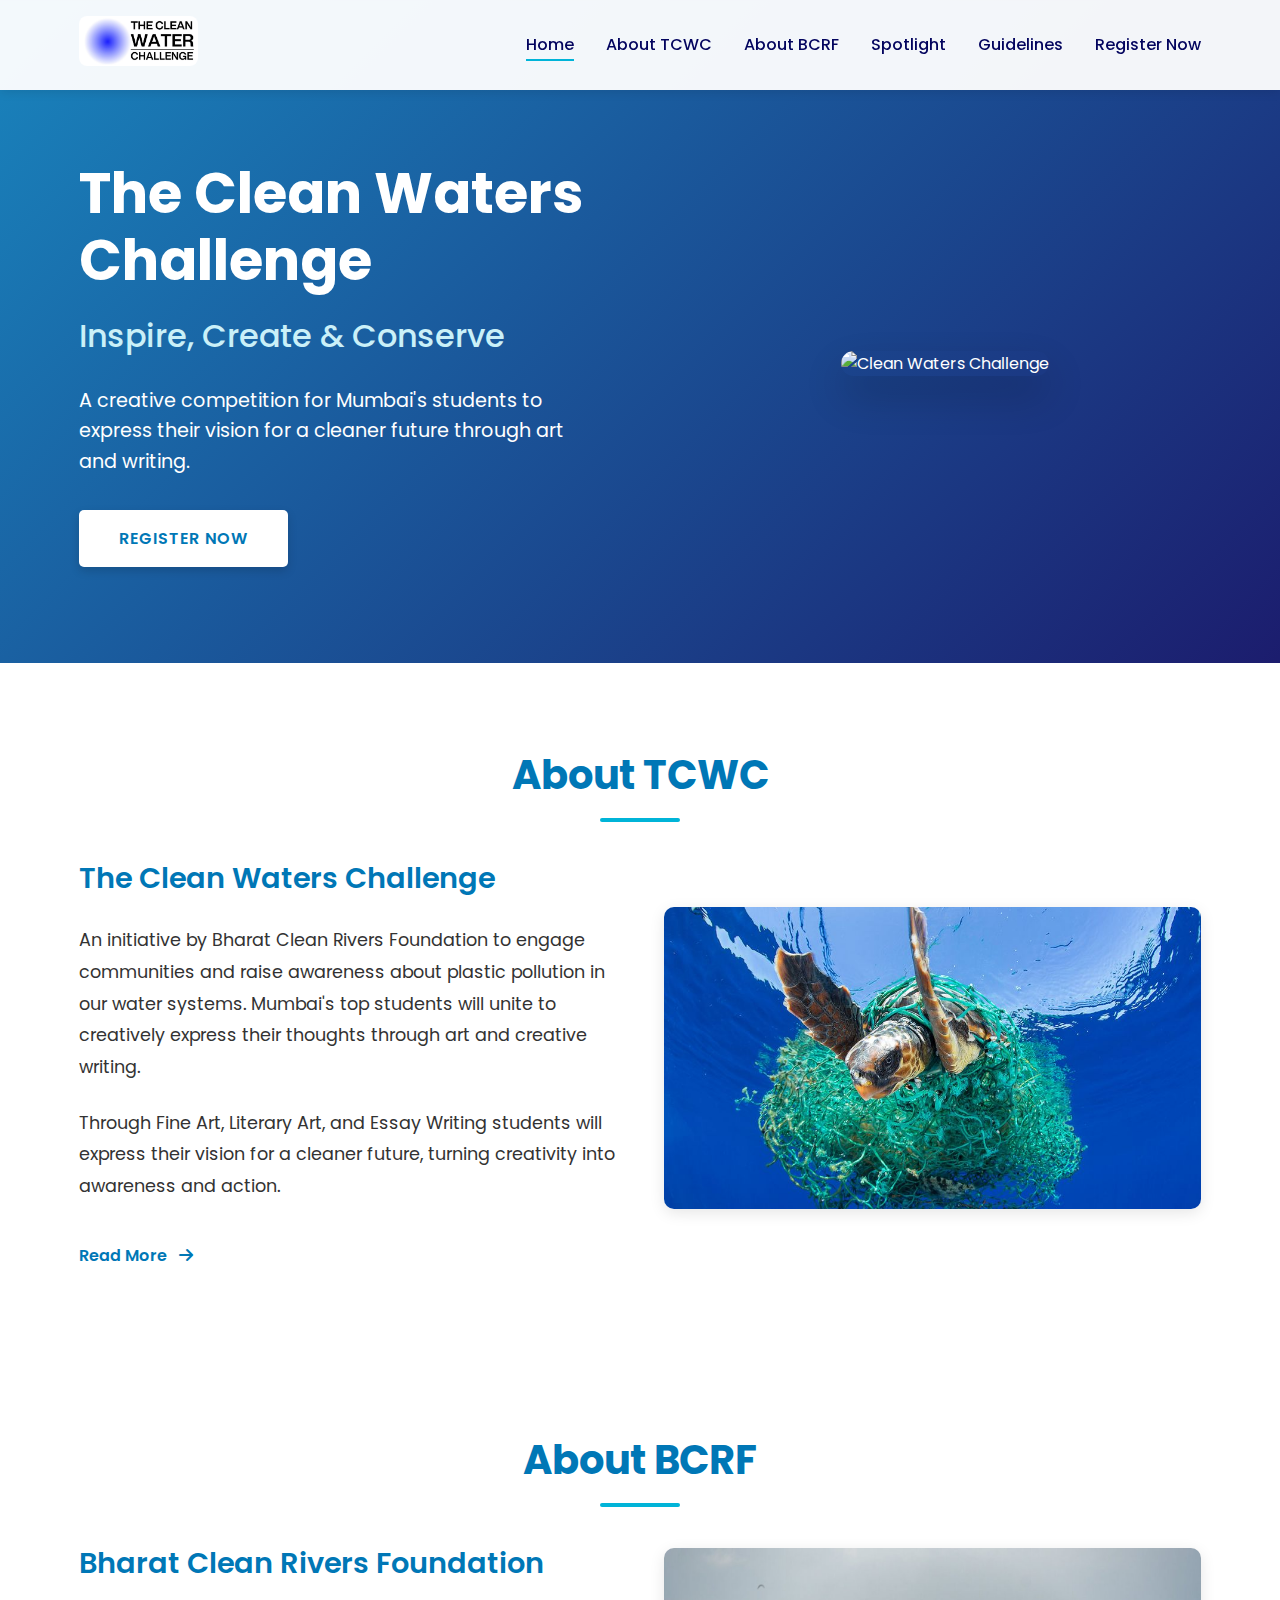
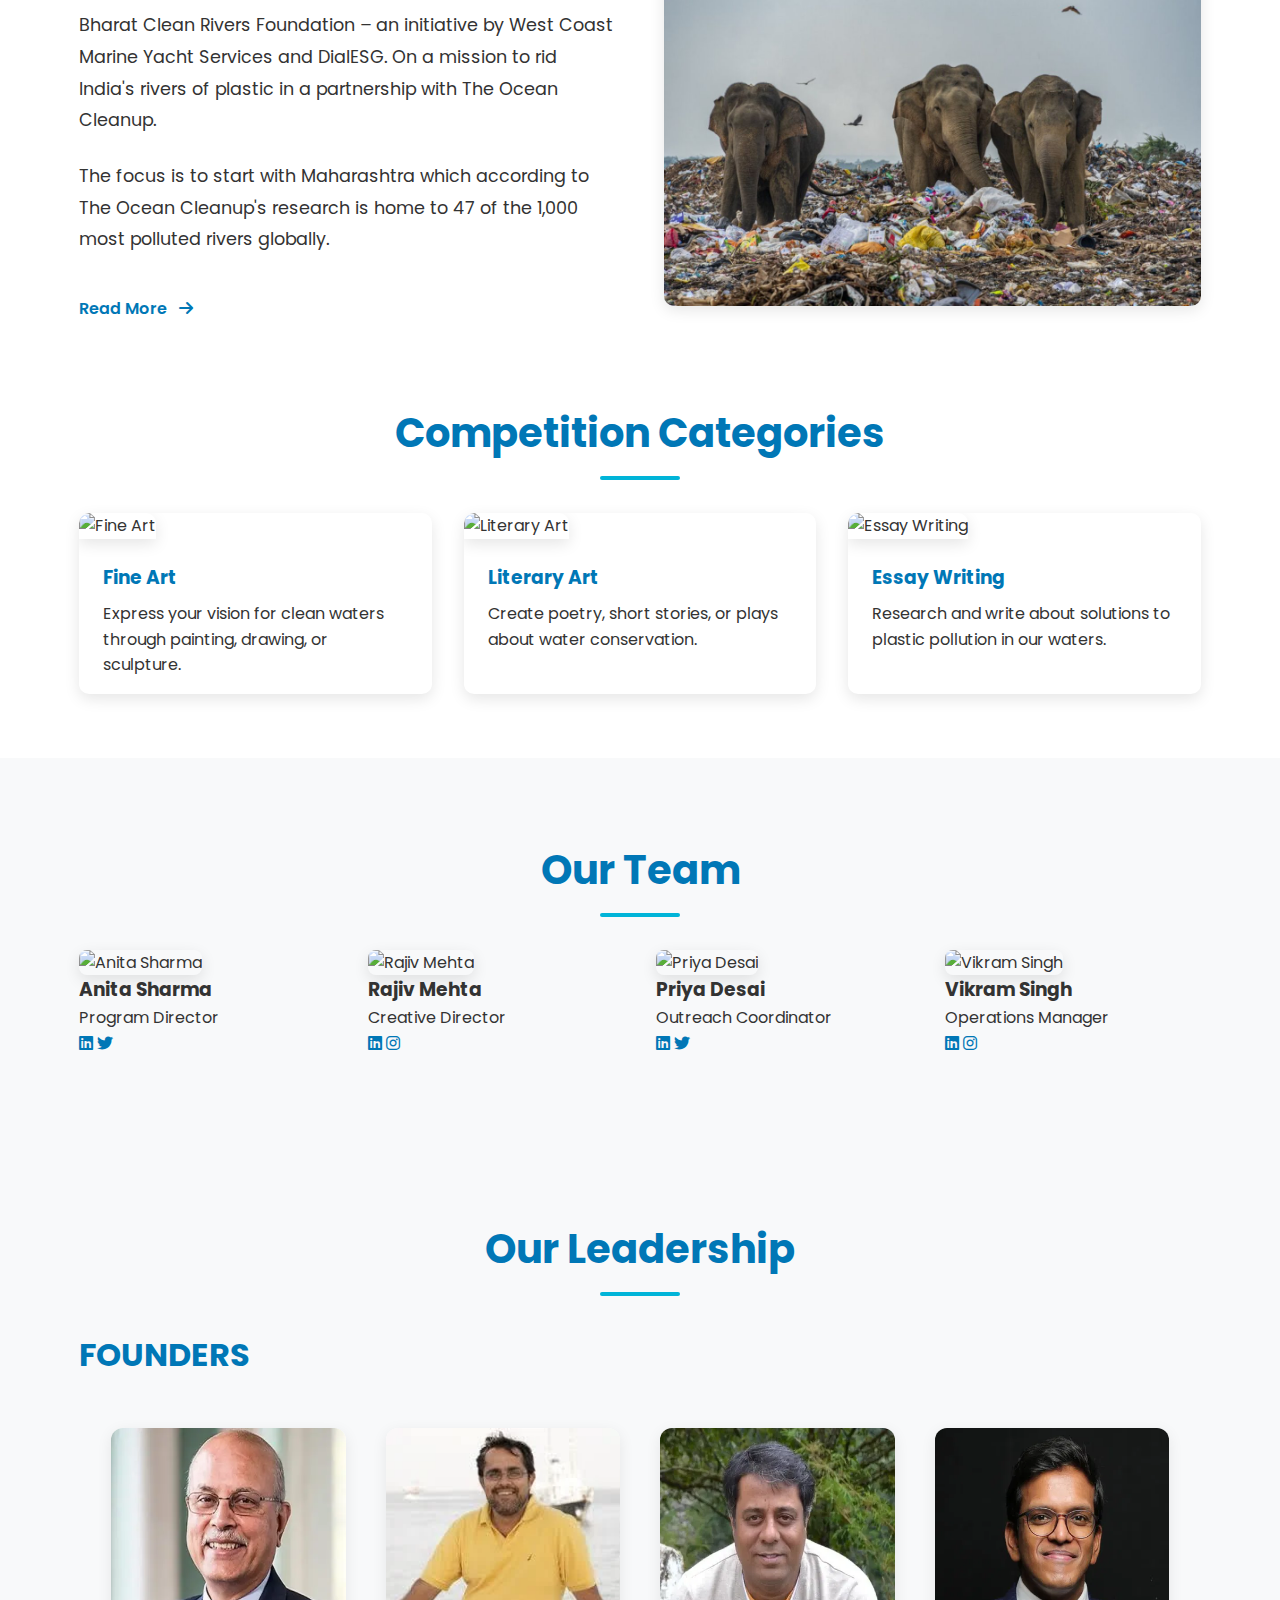
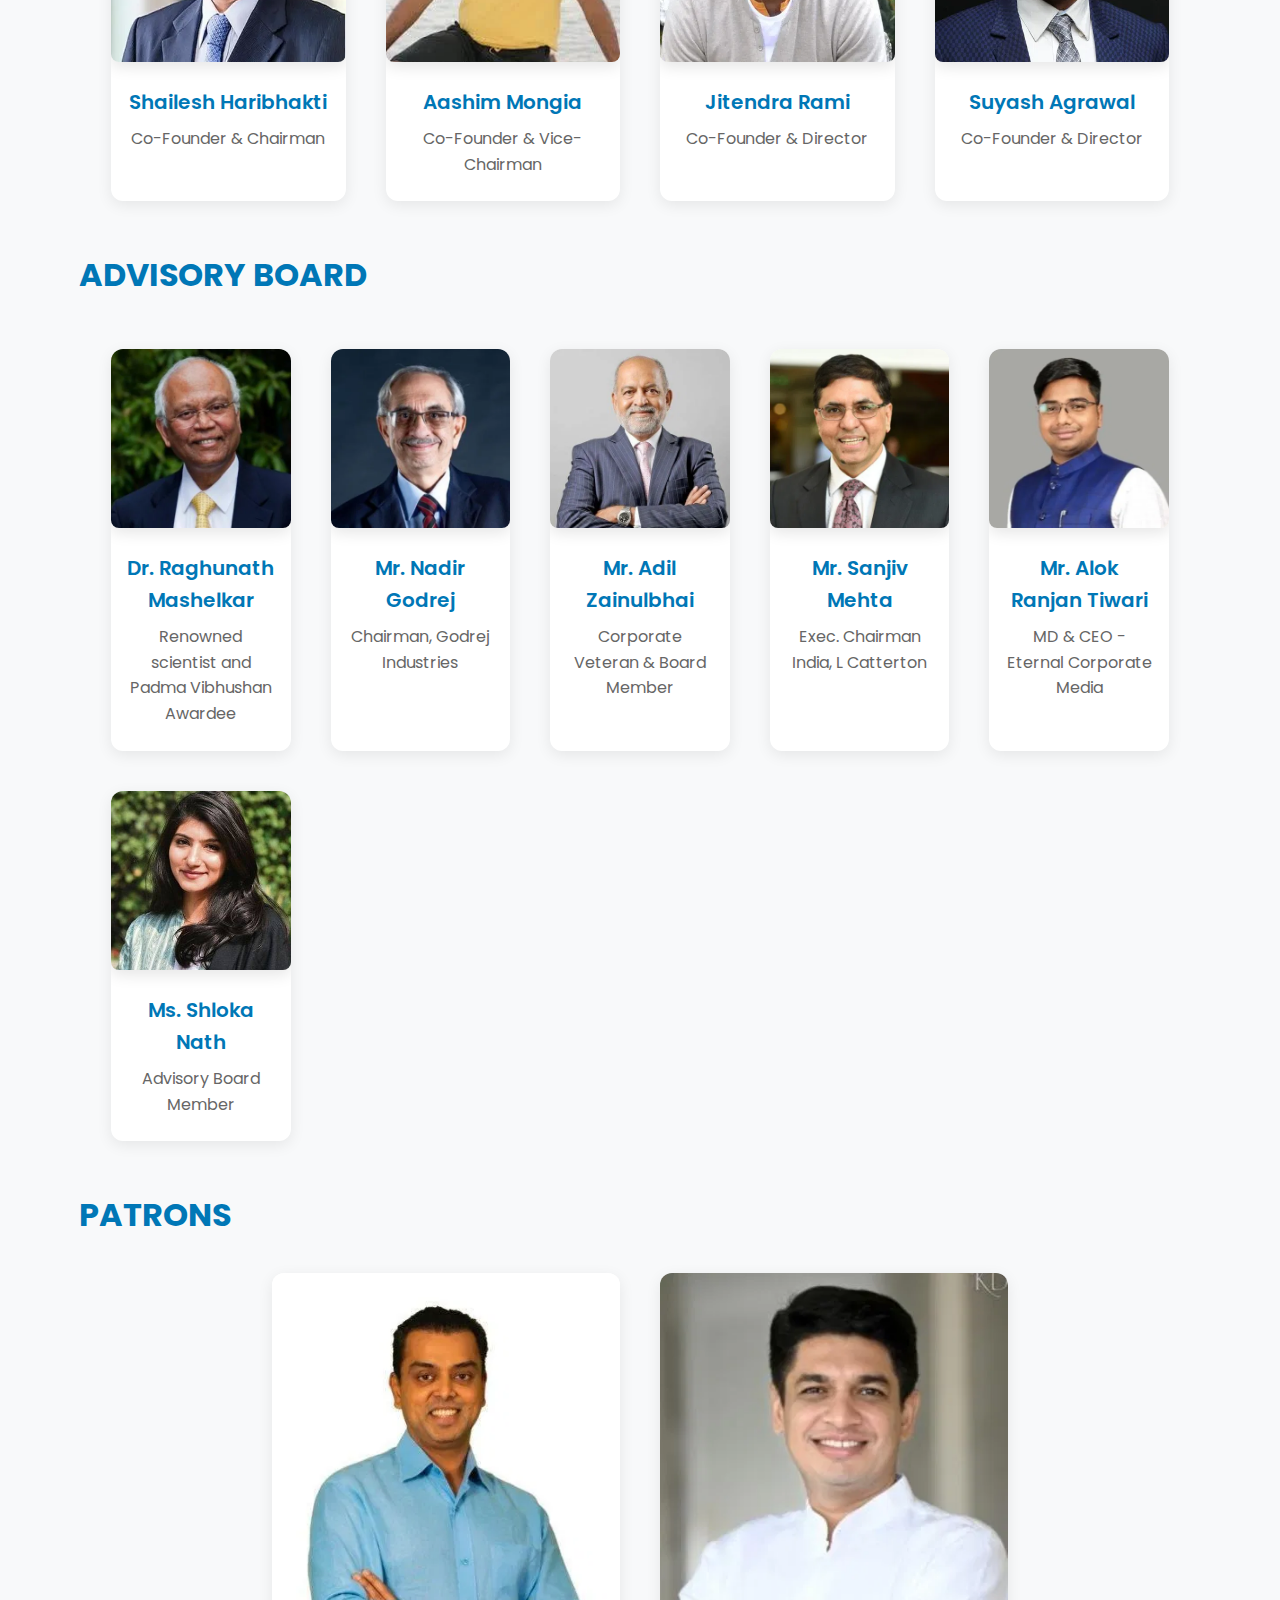
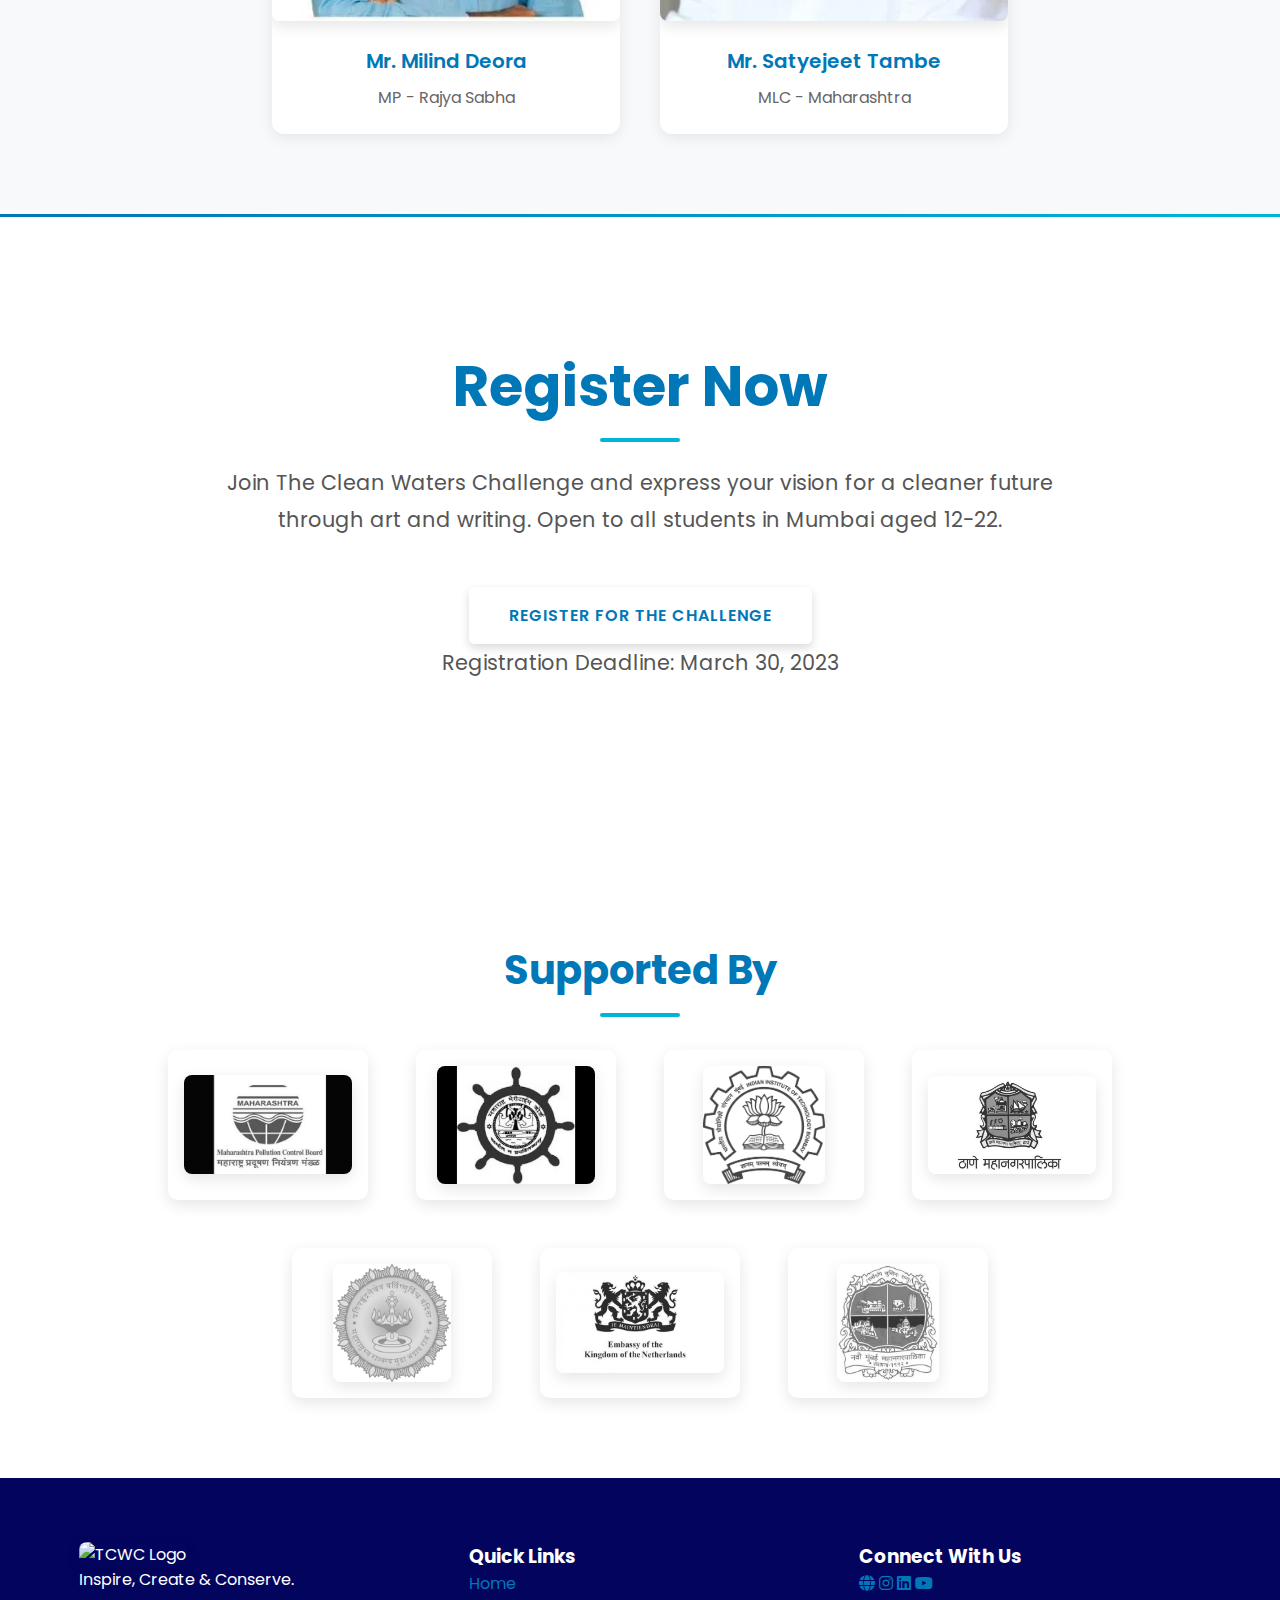
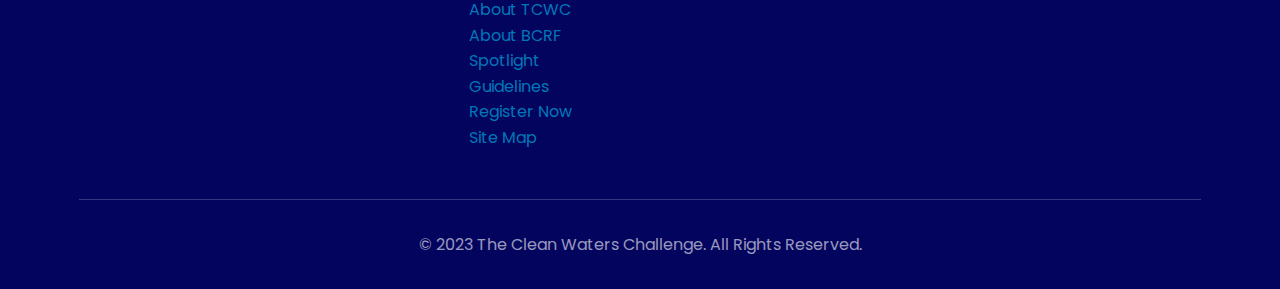
==== commit f376e347: "locally saved" ====
--- a/index.html
+++ b/index.html
@@ -3,7 +3,7 @@
 <head>
     <meta charset="UTF-8">
     <meta name="viewport" content="width=device-width, initial-scale=1.0">
-    <title>The Clean Water Challenge</title>
+    <title>The Clean Waters Challenge</title>
     <link rel="stylesheet" href="styles.css">
     <link rel="stylesheet" href="https://cdnjs.cloudflare.com/ajax/libs/font-awesome/6.0.0-beta3/css/all.min.css">
     <link href="https://fonts.googleapis.com/css2?family=Montserrat:wght@300;400;500;600;700&family=Poppins:wght@300;400;500;600;700&display=swap" rel="stylesheet">
@@ -15,22 +15,22 @@
             <div class="logo">
                 <img src="./logos/logo.png" alt="TCWC Logo">
             </div>
+            
             <nav>
                 <ul class="nav-links">
                     <li><a href="index.html" class="active">Home</a></li>
                     <li><a href="about-tcwc.html">About TCWC</a></li>
+                    <li><a href="https://bharatcleanrivers.com/">About BCRF</a></li>
+                    <li><a href="spotlight.html">Spotlight</a></li>
                     <li><a href="guidelines.html">Guidelines</a></li>
-                    <li><a href="https://bharatcleanrivers.com/">BCRF x TOC</a></li>
-                    <li><a href="spotlight.html">Spotlight</a></li>
-                    
-                    <li><a href="https://docs.google.com/forms/d/e/1FAIpQLSfzUYQzGenbvrikNWLLRdE9n7EDdn3TvppN00e6zQhsI6_kOQ/formResponse" class="register-btn" target="_blank">Register Now</a></li>
+                    <li><a href="https://docs.google.com/forms/d/e/1FAIpQLSfzUYQzGenbvrikNWLLRdE9n7EDdn3TvppN00e6zQhsI6_kOQ/formResponse" class="register-btn">Register Now</a></li>
                 </ul>
-                <div class="hamburger">
-                    <span></span>
-                    <span></span>
-                    <span></span>
-                </div>
             </nav>
+            <button class="hamburger" aria-label="Menu">
+                <span></span>
+                <span></span>
+                <span></span>
+            </button>
         </div>
     </header>
     
@@ -39,11 +39,11 @@
     <section class="hero">
         <div class="container">
             <div class="hero-content">
-                <h1>The Clean Water Challenge</h1>
-                <h2>Inspire. Create. Conserve.</h2>
-                <p>A platform for students to advocate against plastic pollution in water and champion a blue economy through art, poetry, and essays.</p>
+                <h1>The Clean Waters Challenge</h1>
+                <h2>Inspire, Create & Conserve</h2>
+                <p>A creative competition for Mumbai's students to express their vision for a cleaner future through art and writing.</p>
                 <div class="hero-buttons">
-                    <a href="register.html" class="cta-button" target="_blank" >Register Now</a>
+                    <a href="https://docs.google.com/forms/d/e/1FAIpQLSfzUYQzGenbvrikNWLLRdE9n7EDdn3TvppN00e6zQhsI6_kOQ/formResponse" class="cta-button">Register Now</a>
                     
                 </div>
             </div>
@@ -59,9 +59,9 @@
             <h2 class="section-title">About TCWC</h2>
             <div class="about-content">
                 <div class="about-text">
-                    <h3>The Clean Water Challenge</h3>
-                    <p>An initiative by <b>Bharat Clean Rivers Foundation</b> in partnership with <b>The Ocean Cleanup</b>, empowering students to take action against <b>plastic pollution</b> and champion a <b>Blue Economy</b>. Mumbai's young changemakers are invited to be part of the movement.</p>
-                    <p><b>The Challenge</b><br>Students are invited to express their vision for a cleaner future, turning creativity into awareness and action through Fine Arts, Poetry and Essay Writing.</p>
+                    <h3>The Clean Waters Challenge</h3>
+                    <p>An initiative by Bharat Clean Rivers Foundation to engage communities and raise awareness about plastic pollution in our water systems. Mumbai's top students will unite to creatively express their thoughts through art and creative writing.</p>
+                    <p>Through Fine Art, Literary Art, and Essay Writing students will express their vision for a cleaner future, turning creativity into awareness and action.</p>
                     <a href="about-tcwc.html" class="read-more">Read More <i class="fas fa-arrow-right"></i></a>
                 </div>
                 <div class="about-image">
@@ -95,17 +95,17 @@
             <h2 class="section-title">Competition Categories</h2>
             <div class="categories-grid">
                 <div class="category-card">
-                    <img src=".\Home Page Pictures\1.png" alt="Fine Art">
+                    <img src="https://images.unsplash.com/photo-1579783902614-a3fb3927b6a5?ixlib=rb-4.0.3&ixid=M3wxMjA3fDB8MHxzZWFyY2h8Mnx8YXJ0fGVufDB8fDB8fHww&auto=format&fit=crop&w=600&q=60" alt="Fine Art">
                     <h3>Fine Art</h3>
                     <p>Express your vision for clean waters through painting, drawing, or sculpture.</p>
                 </div>
                 <div class="category-card">
-                    <img src=".\Home Page Pictures\2.png" alt="Literary Art">
+                    <img src="https://images.unsplash.com/photo-1455390582262-044cdead277a?ixlib=rb-4.0.3&ixid=M3wxMjA3fDB8MHxzZWFyY2h8Mnx8d3JpdGluZ3xlbnwwfHwwfHx8MA%3D%3D&auto=format&fit=crop&w=600&q=60" alt="Literary Art">
                     <h3>Literary Art</h3>
                     <p>Create poetry, short stories, or plays about water conservation.</p>
                 </div>
                 <div class="category-card">
-                    <img src=".\Home Page Pictures\3.png" alt="Essay Writing">
+                    <img src="https://images.unsplash.com/photo-1456324504439-367cee3b3c32?ixlib=rb-4.0.3&ixid=M3wxMjA3fDB8MHxzZWFyY2h8M3x8ZXNzYXl8ZW58MHx8MHx8fDA%3D&auto=format&fit=crop&w=600&q=60" alt="Essay Writing">
                     <h3>Essay Writing</h3>
                     <p>Research and write about solutions to plastic pollution in our waters.</p>
                 </div>
@@ -113,7 +113,7 @@
         </div>
     </section>
 
-    <!-- Team Section
+    <!-- Team Section -->
     <section class="team-section">
         <div class="container">
             <h2 class="section-title">Our Team</h2>
@@ -164,7 +164,7 @@
                 </div>
             </div>
         </div>
-    </section> -->
+    </section>
 
     <!-- Advisory Board Section -->
     <section class="advisory-board">
@@ -253,9 +253,9 @@
         <div class="container">
             <h2 class="section-title">Register Now</h2>
             <div class="register-content">
-                <p>Join The Clean Water Challenge today and become a part of the solution. Advocate against plastic pollution and join the revolution towards a blue economy</p>
-                <a href="https://docs.google.com/forms/d/e/1FAIpQLSfzUYQzGenbvrikNWLLRdE9n7EDdn3TvppN00e6zQhsI6_kOQ/formResponse" class="cta-button" target="_blank">Register for the Challenge</a>
-                <p class="deadline-note">Registration Deadline: March 30, 2025</p>
+                <p>Join The Clean Waters Challenge and express your vision for a cleaner future through art and writing. Open to all students in Mumbai aged 12-22.</p>
+                <a href="https://docs.google.com/forms/d/e/1FAIpQLSfzUYQzGenbvrikNWLLRdE9n7EDdn3TvppN00e6zQhsI6_kOQ/formResponse" class="cta-button">Register for the Challenge</a>
+                <p class="deadline-note">Registration Deadline: March 30, 2023</p>
             </div>
         </div>
     </section>
@@ -263,7 +263,7 @@
     <!-- Sponsors Section -->
     <section class="sponsors-section">
         <div class="container">
-            <h2 class="section-title">Our Collaborators</h2>
+            <h2 class="section-title">Supported By</h2>
             <div class="sponsors-carousel">
                 <div class="sponsor">
                     <img src="./logos/logo1.jpg" alt="Sponsor 1">
@@ -296,8 +296,8 @@
         <div class="container">
             <div class="footer-content">
                 <div class="footer-logo">
-                    <img src="./logos/logo.png" alt="TCWC Logo">
-                    <p>Inspire. Create. Conserve.</p>
+                    <img src="images/logo.png" alt="TCWC Logo">
+                    <p>Inspire, Create & Conserve.</p>
                 </div>
                 <div class="footer-links">
                     <h3>Quick Links</h3>
@@ -307,7 +307,8 @@
                         <li><a href="about-bcrf.html">About BCRF</a></li>
                         <li><a href="spotlight.html">Spotlight</a></li>
                         <li><a href="guidelines.html">Guidelines</a></li>
-                        <li><a href="https://docs.google.com/forms/d/1qTkvCB6DeCjeE_NaLQInuieeUNGc_ksRTwnC0xw6EHE/edit " target="_blank">Register Now</a></li>
+                        <li><a href="
+https://docs.google.com/forms/d/1qTkvCB6DeCjeE_NaLQInuieeUNGc_ksRTwnC0xw6EHE/edit ">Register Now</a></li>
                         <li><a href="sitemap.html">Site Map</a></li>
                     </ul>
                 </div>
@@ -322,11 +323,11 @@
                 </div>
             </div>
             <div class="footer-bottom">
-                <p>&copy; 2025 The Clean Water Challenge. All Rights Reserved.</p>
+                <p>&copy; 2023 The Clean Waters Challenge. All Rights Reserved.</p>
             </div>
         </div>
     </footer>
 
-    <script src="script.js"></script>
+    <script src="./script.js"></script>
 </body>
 </html>
--- a/styles.css
+++ b/styles.css
@@ -11,16 +11,11 @@
     --box-shadow: 0 5px 15px rgba(0, 0, 0, 0.1);
 }
 
-@import url('https://fonts.googleapis.com/css2?family=Proxima+Nova:wght@600&display=swap');
-
-
-
 * {
     margin: 0;
     padding: 0;
     box-sizing: border-box;
-    animation-duration: 0s !important;
-    transition-duration: 0s !important;
+    
 }
 
 html {
@@ -29,7 +24,7 @@
 }
 
 body {
-    font-family: 'Proxima Nova', sans-serif;
+    font-family: 'Poppins', sans-serif;
     line-height: 1.6;
     color: var(--text-color);
     background-color: var(--white-color);
@@ -104,7 +99,6 @@
     left: 0;
     width: 100%;
     z-index: 1000;
-    backdrop-filter: blur(10px);
 }
 
 header .container {
@@ -119,35 +113,27 @@
     box-shadow: none;
 }
 
-.logo img:hover {
-    transform: none;
-}
-
 .nav-links {
     display: flex;
     align-items: center;
-}
-
-.nav-links li {
-    margin-left: 1.5rem;
+    gap: 2rem;
 }
 
 .nav-links a {
     color: var(--dark-color);
     font-weight: 500;
-    padding: 0.5rem 0;
     position: relative;
 }
 
 .nav-links a::after {
     content: '';
     position: absolute;
-    bottom: 0;
+    bottom: -5px;
     left: 0;
     width: 0;
     height: 2px;
     background-color: var(--accent-color);
-    transition: var(--transition);
+    transition: width 0.3s ease;
 }
 
 .nav-links a:hover::after,
@@ -155,23 +141,10 @@
     width: 100%;
 }
 
-.register-btn {
-    background-color: var(--primary-color);
-    color: var(--white-color) !important;
-    padding: 0.5rem 1.5rem !important;
-    border-radius: 30px;
-    transition: var(--transition);
-    box-shadow: 0 4px 6px rgba(0, 0, 0, 0.1);
-}
-
-.register-btn:hover {
-    background-color: var(--accent-color);
-    transform: translateY(-3px);
-    box-shadow: 0 6px 12px rgba(0, 0, 0, 0.15);
-}
-
 .hamburger {
     display: none;
+    background: none;
+    border: none;
     cursor: pointer;
 }
 
@@ -179,11 +152,52 @@
     display: block;
     width: 25px;
     height: 3px;
+    margin: 5px 0;
     background-color: var(--primary-color);
-    margin: 5px 0;
-    transition: var(--transition);
-}
-
+    transition: 0.3s ease;
+}
+
+/* Mobile Navigation */
+@media screen and (max-width: 992px) {
+    .hamburger {
+        display: block;
+        z-index: 100;
+    }
+    
+    nav {
+        position: fixed;
+        top: 0;
+        right: -100%;
+        width: 100%;
+        height: 100vh;
+        background: rgba(255, 255, 255, 0.98);
+        transition: 0.3s ease-in-out;
+    }
+    
+    nav.active {
+        right: 0;
+    }
+    
+    .nav-links {
+        height: 100%;
+        flex-direction: column;
+        justify-content: center;
+        align-items: center;
+        gap: 2rem;
+    }
+    
+    .hamburger.active span:nth-child(1) {
+        transform: rotate(45deg) translate(5px, 5px);
+    }
+    
+    .hamburger.active span:nth-child(2) {
+        opacity: 0;
+    }
+    
+    .hamburger.active span:nth-child(3) {
+        transform: rotate(-45deg) translate(5px, -5px);
+    }
+}
 /* Hero Section */
 .hero {
     padding: 10rem 0 6rem;
@@ -713,27 +727,21 @@
 
 /* FAQ Section Styles */
 .faq-section {
-    padding: 5rem 0;
+    padding: 4rem 0;
+    background-color: var(--light-color);
+}
+
+.faq-container {
     max-width: 800px;
-    margin: 0 auto;
-}
-
-.faq-section h2 {
-    text-align: center;
-    margin-bottom: 3rem;
-}
-
-.faq-grid {
-    display: flex;
-    flex-direction: column;
-    gap: 1rem;
+    margin: 2rem auto;
 }
 
 .faq-item {
+    margin-bottom: 1rem;
+    border-radius: 8px;
+    overflow: hidden;
+    box-shadow: 0 2px 5px rgba(0, 0, 0, 0.1);
     background: white;
-    border-radius: 10px;
-    box-shadow: 0 2px 8px rgba(0, 0, 0, 0.1);
-    overflow: hidden;
 }
 
 .faq-question {
@@ -742,37 +750,34 @@
     display: flex;
     justify-content: space-between;
     align-items: center;
-    background-color: white;
-    transition: background-color 0.3s ease;
-}
-
-.faq-question:hover {
-    background-color: #f8f9fa;
-}
-
-.faq-question h4 {
-    margin: 0;
-    font-size: 1.1rem;
-    color: var(--primary-color);
+    font-weight: 500;
+    transition: all 0.3s ease;
+}
+
+.faq-question.active {
+    background-color: var(--primary-color);
+    color: white;
 }
 
 .faq-answer {
-    padding: 0 1.5rem;
     max-height: 0;
     overflow: hidden;
-    transition: max-height 0.3s ease-out, padding 0.3s ease;
+    transition: max-height 0.3s ease;
+    padding: 0 1.5rem;
 }
 
 .faq-answer.active {
+    max-height: 500px;
     padding: 1.5rem;
-    max-height: 500px;
-    border-top: 1px solid #eee;
-}
-
-.faq-answer p {
-    margin: 0;
-    line-height: 1.6;
-    color: #666;
+}
+
+.faq-icon {
+    font-size: 1.2rem;
+    transition: transform 0.3s ease;
+}
+
+.faq-question.active .faq-icon {
+    transform: rotate(45deg);
 }
 
 @media screen and (max-width: 768px) {
@@ -1417,4 +1422,110 @@
     .patrons-grid {
         grid-template-columns: 1fr;
     }
+}
+
+
+/* Responsive Section Titles */
+@media screen and (max-width: 768px) {
+    .section-title {
+        font-size: 2rem;
+    }
+
+    .sub-section-title {
+        font-size: 1.5rem;
+        text-align: center;
+    }
+
+    .container {
+        width: 95%;
+        padding: 0 10px;
+    }
+}
+
+/* Responsive Grid Layouts */
+@media screen and (max-width: 1200px) {
+    .board-members {
+        gap: 1.5rem;
+    }
+
+    .member-card h3 {
+        font-size: 1.1rem;
+    }
+
+    .member-card p {
+        font-size: 0.9rem;
+    }
+}
+
+@media screen and (max-width: 576px) {
+    .member-card {
+        margin: 0 auto;
+        max-width: 300px;
+    }
+
+    .sponsors-carousel {
+        gap: 1.5rem;
+    }
+
+    .page-banner h1 {
+        font-size: 2rem;
+    }
+}
+
+/* Responsive Images */
+@media screen and (max-width: 768px) {
+    img {
+        box-shadow: 0 3px 10px rgba(0, 0, 0, 0.08);
+    }
+
+    .member-card img {
+        aspect-ratio: 1;
+    }
+}
+
+/* Fix for Mobile Scrolling */
+@media screen and (max-width: 768px) {
+    html {
+        scroll-padding-top: 60px;
+    }
+
+    body.menu-open {
+        overflow: hidden;
+    }
+}
+
+.nav-links.active {
+    right: 0;
+}
+
+.hamburger.active span:nth-child(1) {
+    transform: rotate(45deg) translate(5px, 5px);
+}
+
+.hamburger.active span:nth-child(2) {
+    opacity: 0;
+}
+
+.hamburger.active span:nth-child(3) {
+    transform: rotate(-45deg) translate(5px, -5px);
+}
+
+@media screen and (max-width: 992px) {
+    nav {
+        position: fixed;
+        top: 0;
+        right: -100%;
+        width: 100%;
+        height: 100vh;
+        background: rgba(255, 255, 255, 0.98);
+        transition: 0.3s ease-in-out;
+    }
+    
+    .nav-links {
+        height: 100%;
+        flex-direction: column;
+        justify-content: center;
+        align-items: center;
+        gap: 2rem;
+    }
 }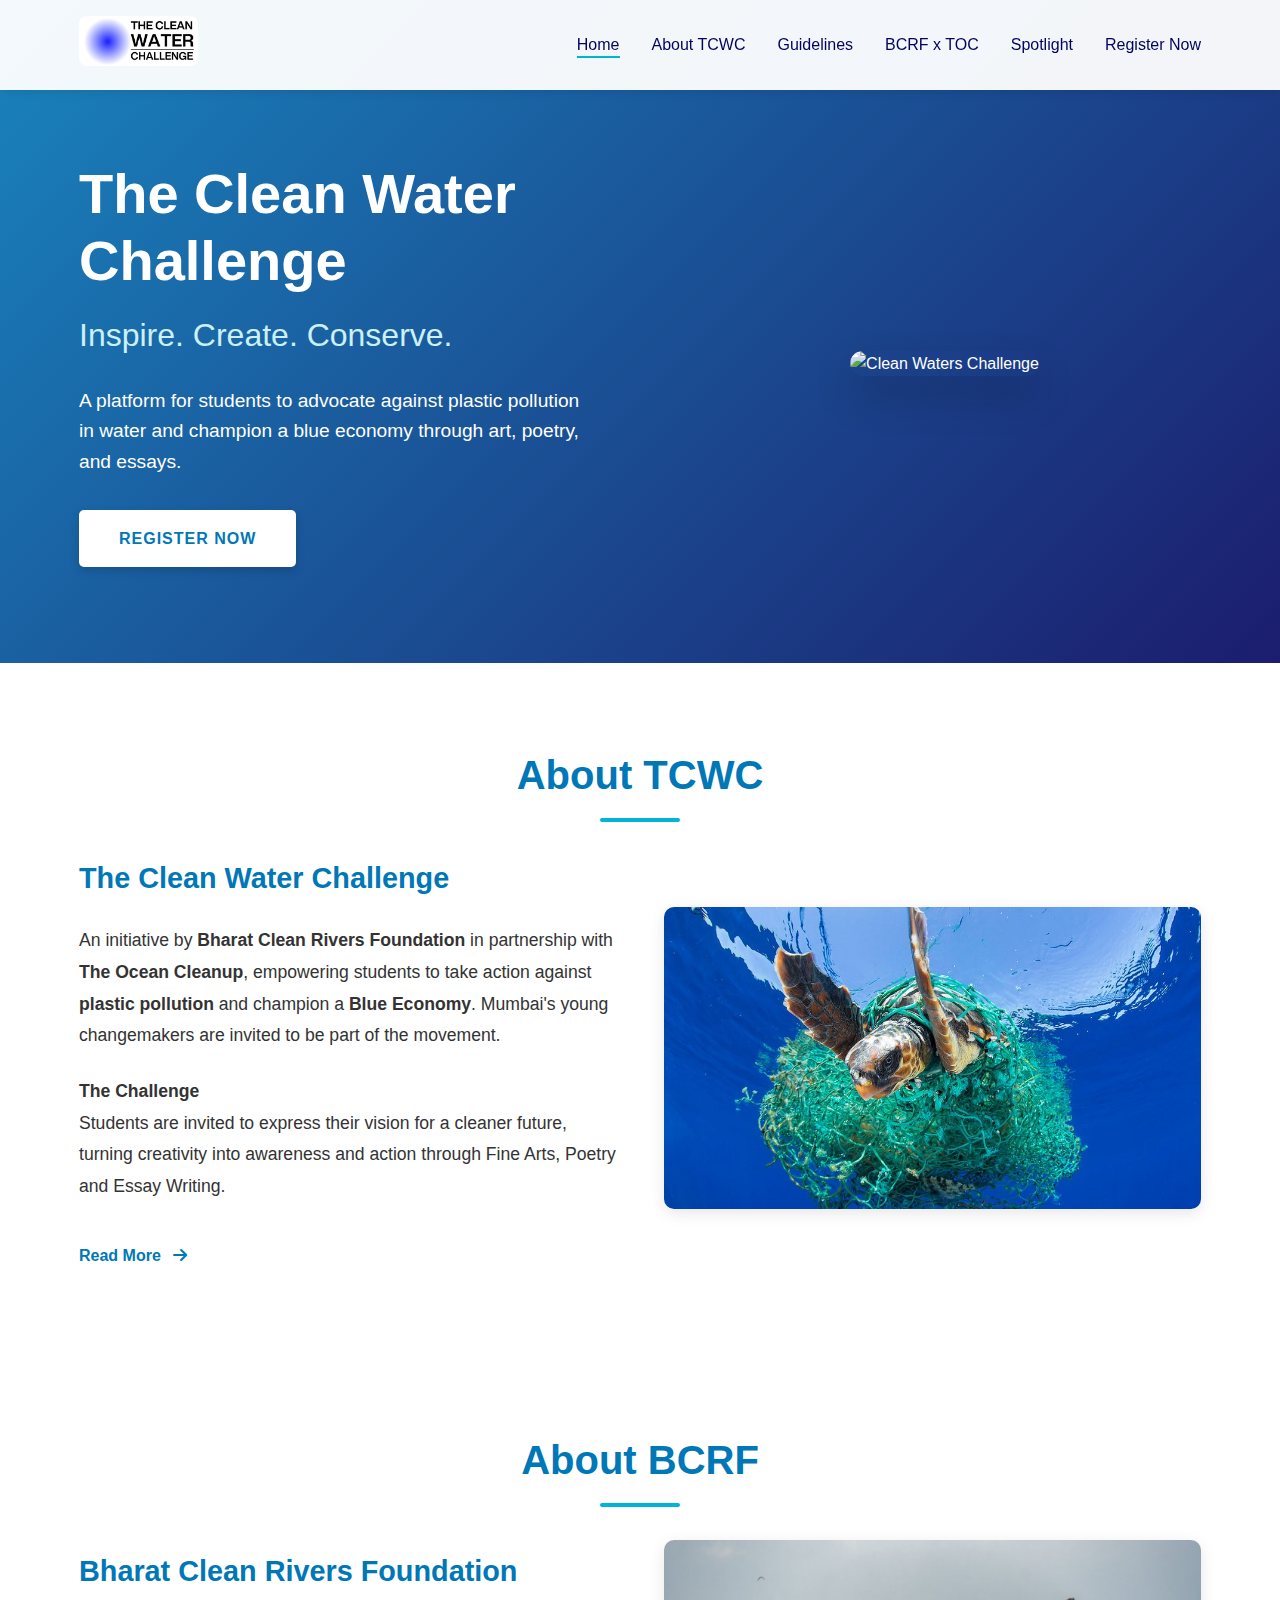
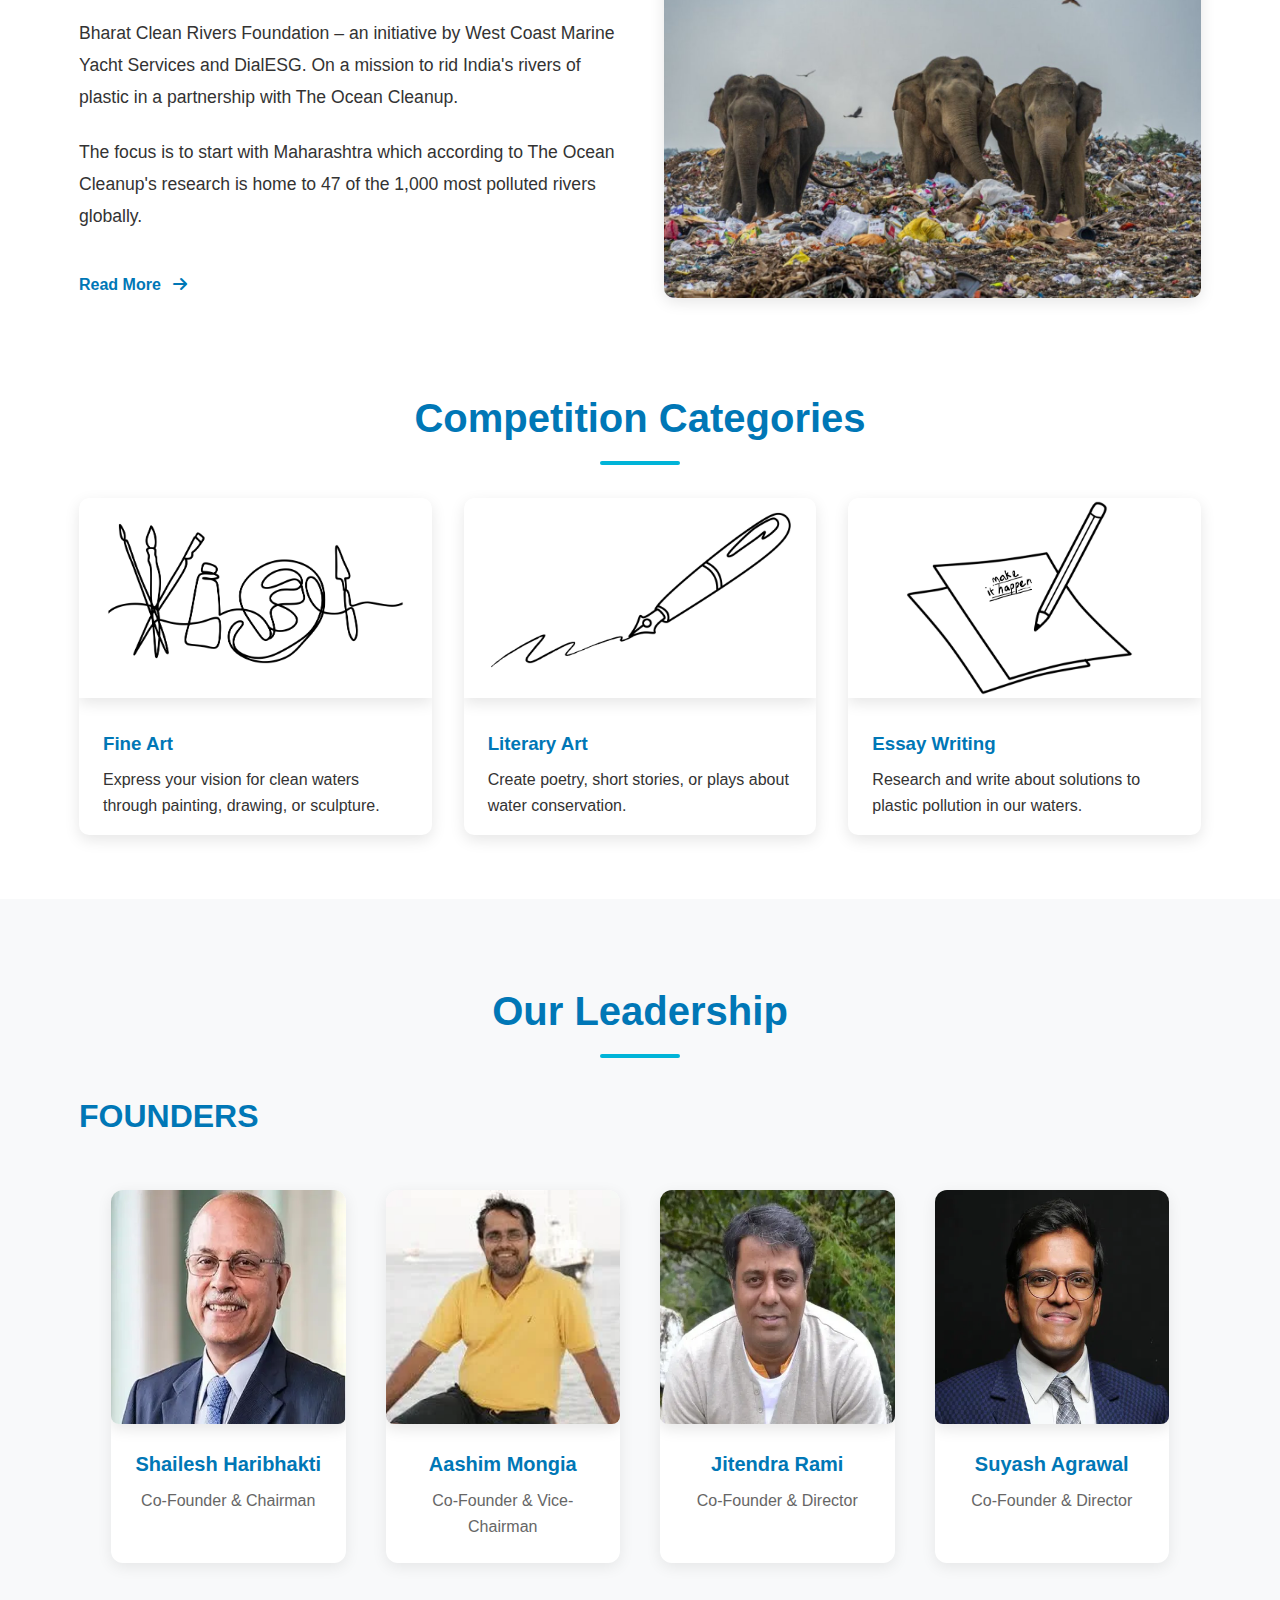
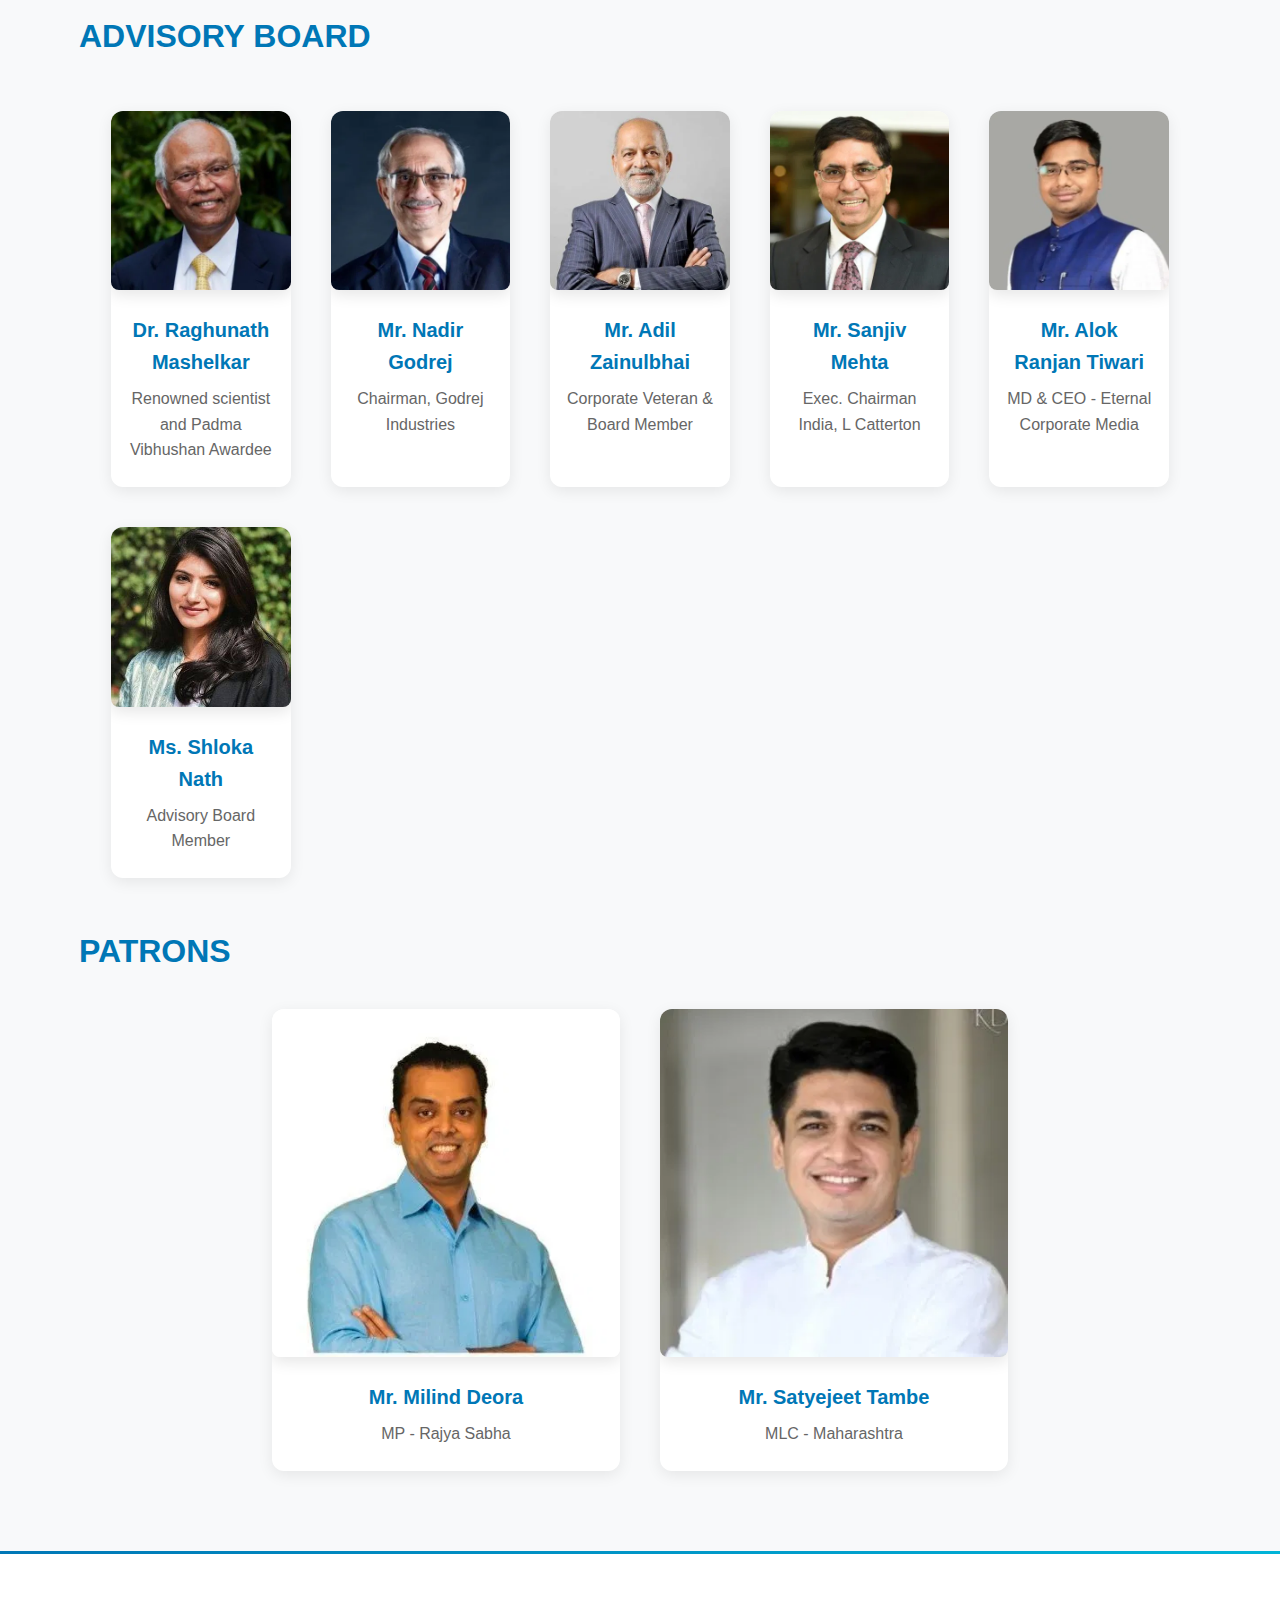
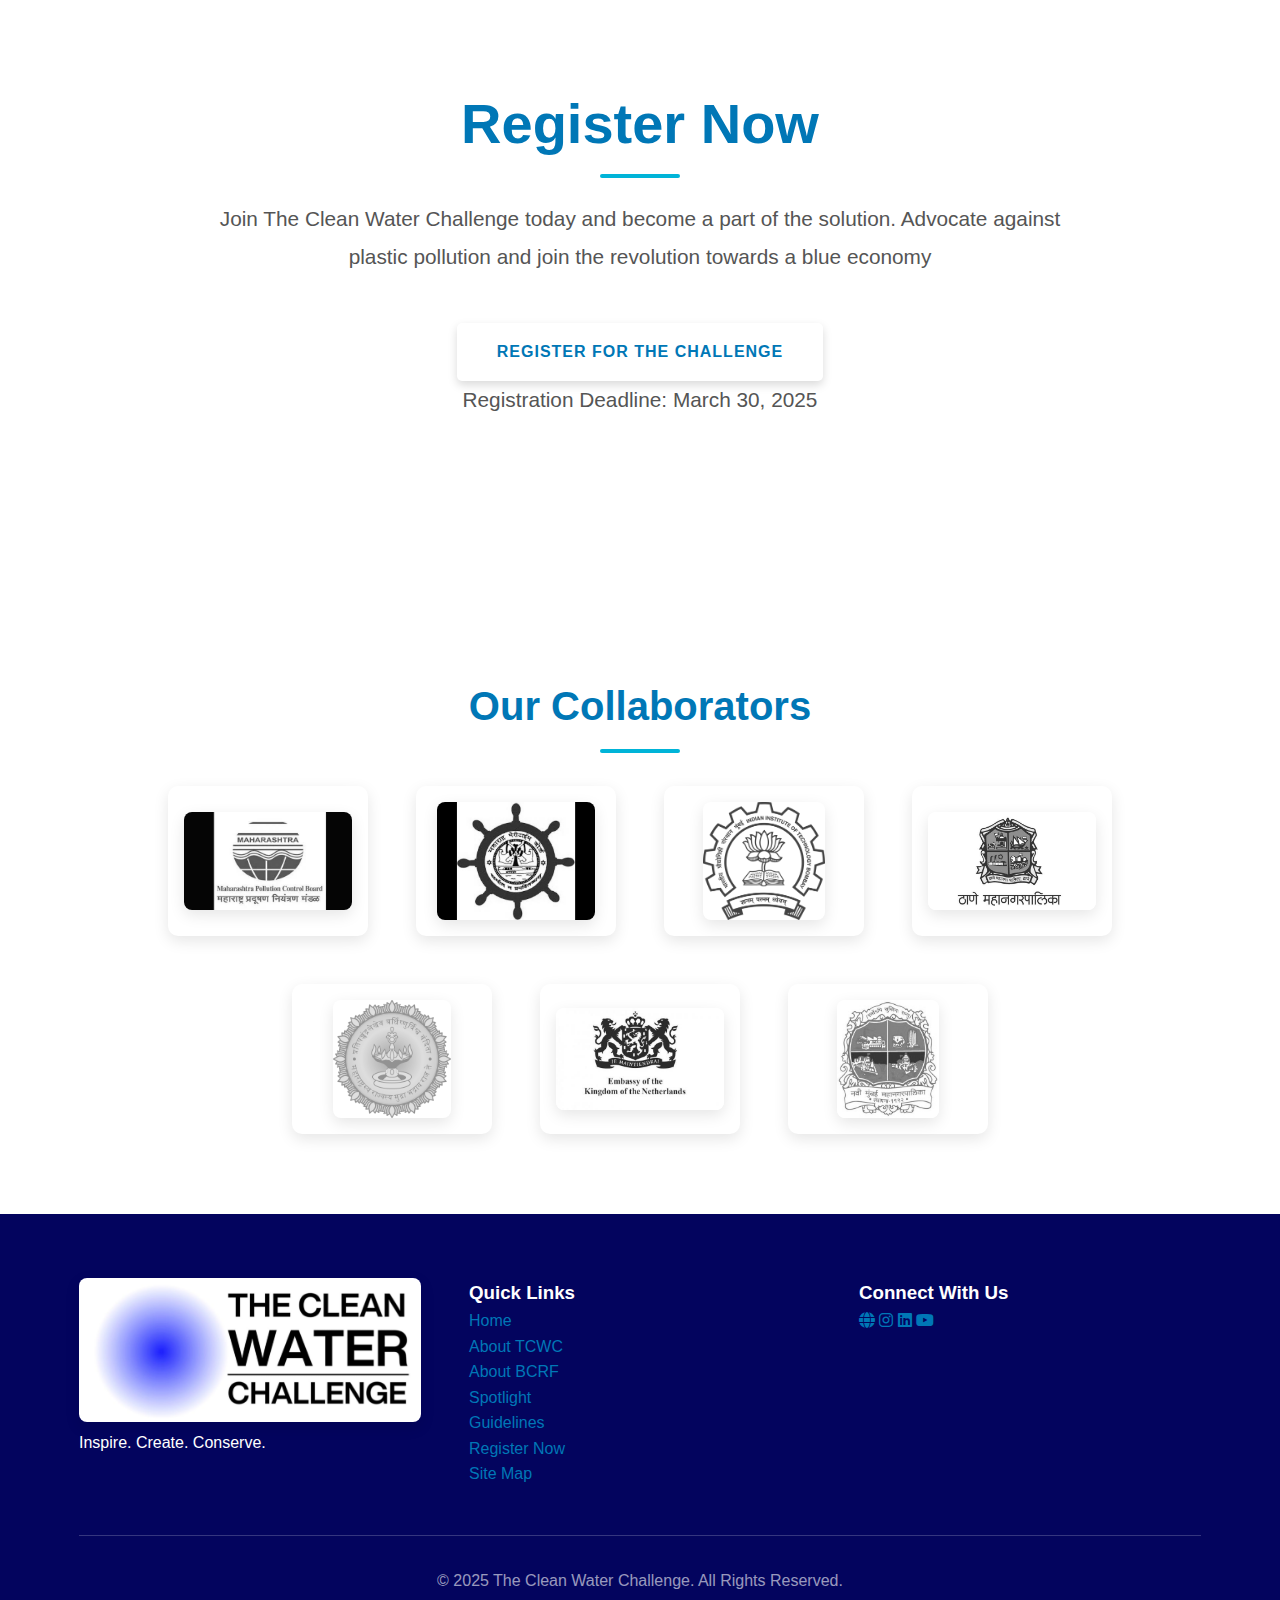
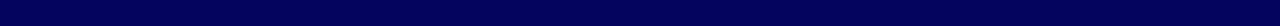
==== commit 1247d6d1: "Merge branch 'main' of https://github.com/vallabh04vb/TCWC" ====
--- a/index.html
+++ b/index.html
@@ -3,7 +3,7 @@
 <head>
     <meta charset="UTF-8">
     <meta name="viewport" content="width=device-width, initial-scale=1.0">
-    <title>The Clean Waters Challenge</title>
+    <title>The Clean Water Challenge</title>
     <link rel="stylesheet" href="styles.css">
     <link rel="stylesheet" href="https://cdnjs.cloudflare.com/ajax/libs/font-awesome/6.0.0-beta3/css/all.min.css">
     <link href="https://fonts.googleapis.com/css2?family=Montserrat:wght@300;400;500;600;700&family=Poppins:wght@300;400;500;600;700&display=swap" rel="stylesheet">
@@ -20,10 +20,11 @@
                 <ul class="nav-links">
                     <li><a href="index.html" class="active">Home</a></li>
                     <li><a href="about-tcwc.html">About TCWC</a></li>
-                    <li><a href="https://bharatcleanrivers.com/">About BCRF</a></li>
+                    <li><a href="guidelines.html">Guidelines</a></li>
+                    <li><a href="https://bharatcleanrivers.com/">BCRF x TOC</a></li>
                     <li><a href="spotlight.html">Spotlight</a></li>
-                    <li><a href="guidelines.html">Guidelines</a></li>
-                    <li><a href="https://docs.google.com/forms/d/e/1FAIpQLSfzUYQzGenbvrikNWLLRdE9n7EDdn3TvppN00e6zQhsI6_kOQ/formResponse" class="register-btn">Register Now</a></li>
+                    
+                    <li><a href="https://docs.google.com/forms/d/e/1FAIpQLSfzUYQzGenbvrikNWLLRdE9n7EDdn3TvppN00e6zQhsI6_kOQ/formResponse" class="register-btn" target="_blank">Register Now</a></li>
                 </ul>
             </nav>
             <button class="hamburger" aria-label="Menu">
@@ -39,11 +40,11 @@
     <section class="hero">
         <div class="container">
             <div class="hero-content">
-                <h1>The Clean Waters Challenge</h1>
-                <h2>Inspire, Create & Conserve</h2>
-                <p>A creative competition for Mumbai's students to express their vision for a cleaner future through art and writing.</p>
+                <h1>The Clean Water Challenge</h1>
+                <h2>Inspire. Create. Conserve.</h2>
+                <p>A platform for students to advocate against plastic pollution in water and champion a blue economy through art, poetry, and essays.</p>
                 <div class="hero-buttons">
-                    <a href="https://docs.google.com/forms/d/e/1FAIpQLSfzUYQzGenbvrikNWLLRdE9n7EDdn3TvppN00e6zQhsI6_kOQ/formResponse" class="cta-button">Register Now</a>
+                    <a href="register.html" class="cta-button" target="_blank" >Register Now</a>
                     
                 </div>
             </div>
@@ -59,9 +60,9 @@
             <h2 class="section-title">About TCWC</h2>
             <div class="about-content">
                 <div class="about-text">
-                    <h3>The Clean Waters Challenge</h3>
-                    <p>An initiative by Bharat Clean Rivers Foundation to engage communities and raise awareness about plastic pollution in our water systems. Mumbai's top students will unite to creatively express their thoughts through art and creative writing.</p>
-                    <p>Through Fine Art, Literary Art, and Essay Writing students will express their vision for a cleaner future, turning creativity into awareness and action.</p>
+                    <h3>The Clean Water Challenge</h3>
+                    <p>An initiative by <b>Bharat Clean Rivers Foundation</b> in partnership with <b>The Ocean Cleanup</b>, empowering students to take action against <b>plastic pollution</b> and champion a <b>Blue Economy</b>. Mumbai's young changemakers are invited to be part of the movement.</p>
+                    <p><b>The Challenge</b><br>Students are invited to express their vision for a cleaner future, turning creativity into awareness and action through Fine Arts, Poetry and Essay Writing.</p>
                     <a href="about-tcwc.html" class="read-more">Read More <i class="fas fa-arrow-right"></i></a>
                 </div>
                 <div class="about-image">
@@ -95,17 +96,17 @@
             <h2 class="section-title">Competition Categories</h2>
             <div class="categories-grid">
                 <div class="category-card">
-                    <img src="https://images.unsplash.com/photo-1579783902614-a3fb3927b6a5?ixlib=rb-4.0.3&ixid=M3wxMjA3fDB8MHxzZWFyY2h8Mnx8YXJ0fGVufDB8fDB8fHww&auto=format&fit=crop&w=600&q=60" alt="Fine Art">
+                    <img src=".\Home Page Pictures\1.png" alt="Fine Art">
                     <h3>Fine Art</h3>
                     <p>Express your vision for clean waters through painting, drawing, or sculpture.</p>
                 </div>
                 <div class="category-card">
-                    <img src="https://images.unsplash.com/photo-1455390582262-044cdead277a?ixlib=rb-4.0.3&ixid=M3wxMjA3fDB8MHxzZWFyY2h8Mnx8d3JpdGluZ3xlbnwwfHwwfHx8MA%3D%3D&auto=format&fit=crop&w=600&q=60" alt="Literary Art">
+                    <img src=".\Home Page Pictures\2.png" alt="Literary Art">
                     <h3>Literary Art</h3>
                     <p>Create poetry, short stories, or plays about water conservation.</p>
                 </div>
                 <div class="category-card">
-                    <img src="https://images.unsplash.com/photo-1456324504439-367cee3b3c32?ixlib=rb-4.0.3&ixid=M3wxMjA3fDB8MHxzZWFyY2h8M3x8ZXNzYXl8ZW58MHx8MHx8fDA%3D&auto=format&fit=crop&w=600&q=60" alt="Essay Writing">
+                    <img src=".\Home Page Pictures\3.png" alt="Essay Writing">
                     <h3>Essay Writing</h3>
                     <p>Research and write about solutions to plastic pollution in our waters.</p>
                 </div>
@@ -113,7 +114,7 @@
         </div>
     </section>
 
-    <!-- Team Section -->
+    <!-- Team Section
     <section class="team-section">
         <div class="container">
             <h2 class="section-title">Our Team</h2>
@@ -164,7 +165,7 @@
                 </div>
             </div>
         </div>
-    </section>
+    </section> -->
 
     <!-- Advisory Board Section -->
     <section class="advisory-board">
@@ -253,9 +254,9 @@
         <div class="container">
             <h2 class="section-title">Register Now</h2>
             <div class="register-content">
-                <p>Join The Clean Waters Challenge and express your vision for a cleaner future through art and writing. Open to all students in Mumbai aged 12-22.</p>
-                <a href="https://docs.google.com/forms/d/e/1FAIpQLSfzUYQzGenbvrikNWLLRdE9n7EDdn3TvppN00e6zQhsI6_kOQ/formResponse" class="cta-button">Register for the Challenge</a>
-                <p class="deadline-note">Registration Deadline: March 30, 2023</p>
+                <p>Join The Clean Water Challenge today and become a part of the solution. Advocate against plastic pollution and join the revolution towards a blue economy</p>
+                <a href="https://docs.google.com/forms/d/e/1FAIpQLSfzUYQzGenbvrikNWLLRdE9n7EDdn3TvppN00e6zQhsI6_kOQ/formResponse" class="cta-button" target="_blank">Register for the Challenge</a>
+                <p class="deadline-note">Registration Deadline: March 30, 2025</p>
             </div>
         </div>
     </section>
@@ -263,7 +264,7 @@
     <!-- Sponsors Section -->
     <section class="sponsors-section">
         <div class="container">
-            <h2 class="section-title">Supported By</h2>
+            <h2 class="section-title">Our Collaborators</h2>
             <div class="sponsors-carousel">
                 <div class="sponsor">
                     <img src="./logos/logo1.jpg" alt="Sponsor 1">
@@ -296,8 +297,8 @@
         <div class="container">
             <div class="footer-content">
                 <div class="footer-logo">
-                    <img src="images/logo.png" alt="TCWC Logo">
-                    <p>Inspire, Create & Conserve.</p>
+                    <img src="./logos/logo.png" alt="TCWC Logo">
+                    <p>Inspire. Create. Conserve.</p>
                 </div>
                 <div class="footer-links">
                     <h3>Quick Links</h3>
@@ -307,8 +308,7 @@
                         <li><a href="about-bcrf.html">About BCRF</a></li>
                         <li><a href="spotlight.html">Spotlight</a></li>
                         <li><a href="guidelines.html">Guidelines</a></li>
-                        <li><a href="
-https://docs.google.com/forms/d/1qTkvCB6DeCjeE_NaLQInuieeUNGc_ksRTwnC0xw6EHE/edit ">Register Now</a></li>
+                        <li><a href="https://docs.google.com/forms/d/1qTkvCB6DeCjeE_NaLQInuieeUNGc_ksRTwnC0xw6EHE/edit " target="_blank">Register Now</a></li>
                         <li><a href="sitemap.html">Site Map</a></li>
                     </ul>
                 </div>
@@ -323,7 +323,7 @@
                 </div>
             </div>
             <div class="footer-bottom">
-                <p>&copy; 2023 The Clean Waters Challenge. All Rights Reserved.</p>
+                <p>&copy; 2025 The Clean Water Challenge. All Rights Reserved.</p>
             </div>
         </div>
     </footer>
--- a/styles.css
+++ b/styles.css
@@ -11,6 +11,10 @@
     --box-shadow: 0 5px 15px rgba(0, 0, 0, 0.1);
 }
 
+@import url('https://fonts.googleapis.com/css2?family=Proxima+Nova:wght@600&display=swap');
+
+
+
 * {
     margin: 0;
     padding: 0;
@@ -24,7 +28,7 @@
 }
 
 body {
-    font-family: 'Poppins', sans-serif;
+    font-family: 'Proxima Nova', sans-serif;
     line-height: 1.6;
     color: var(--text-color);
     background-color: var(--white-color);
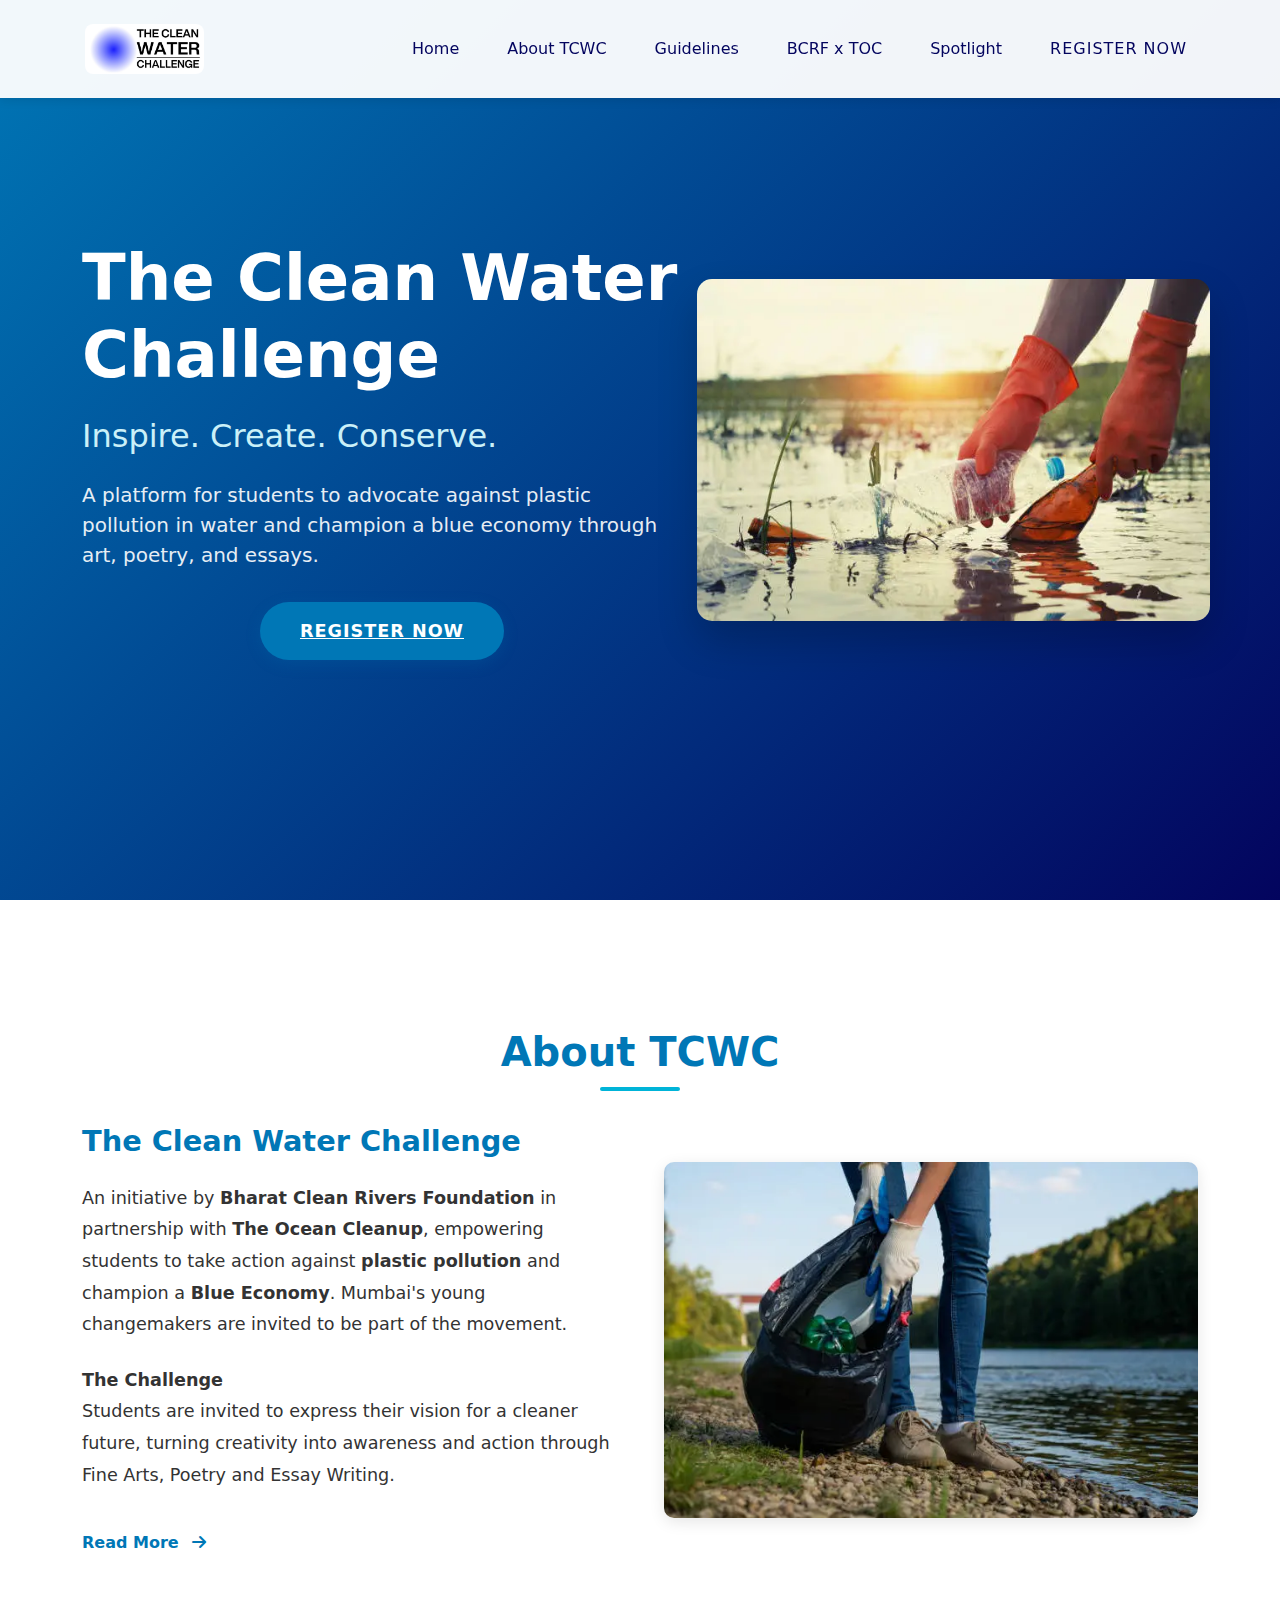
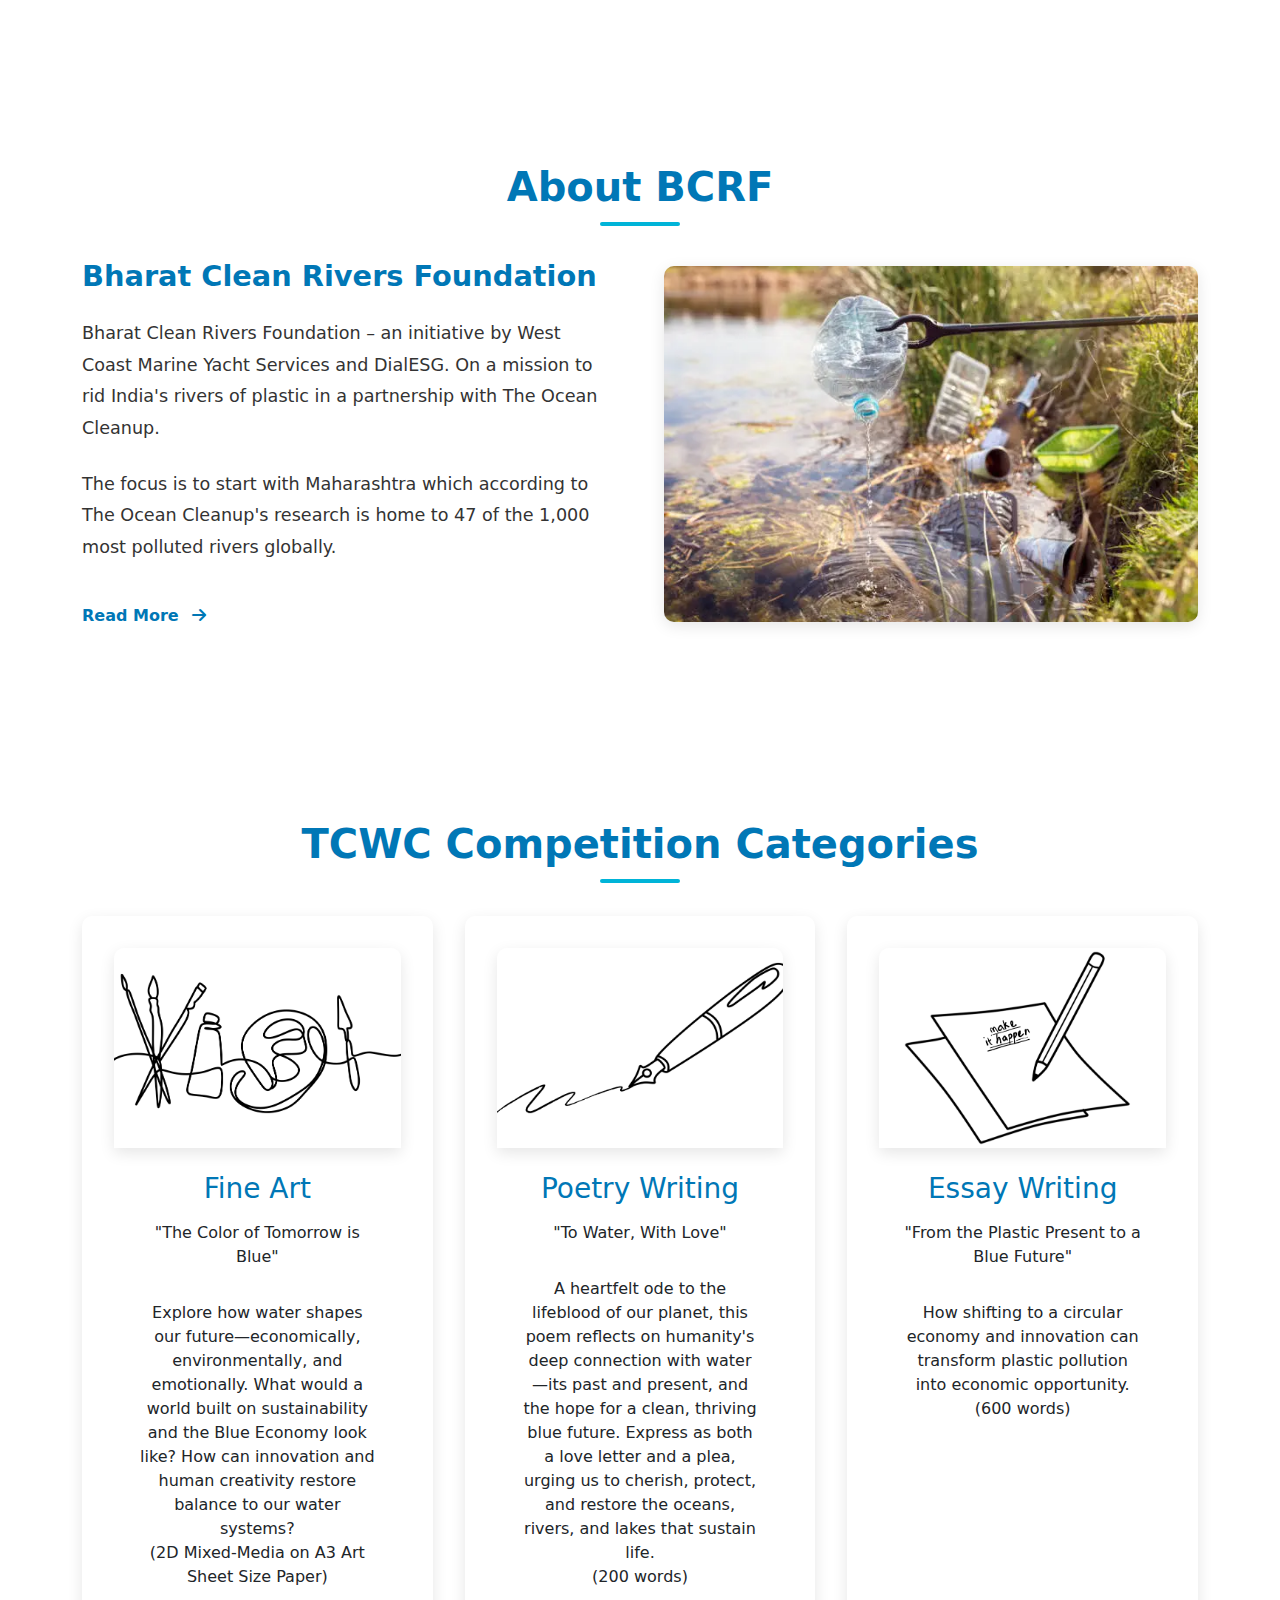
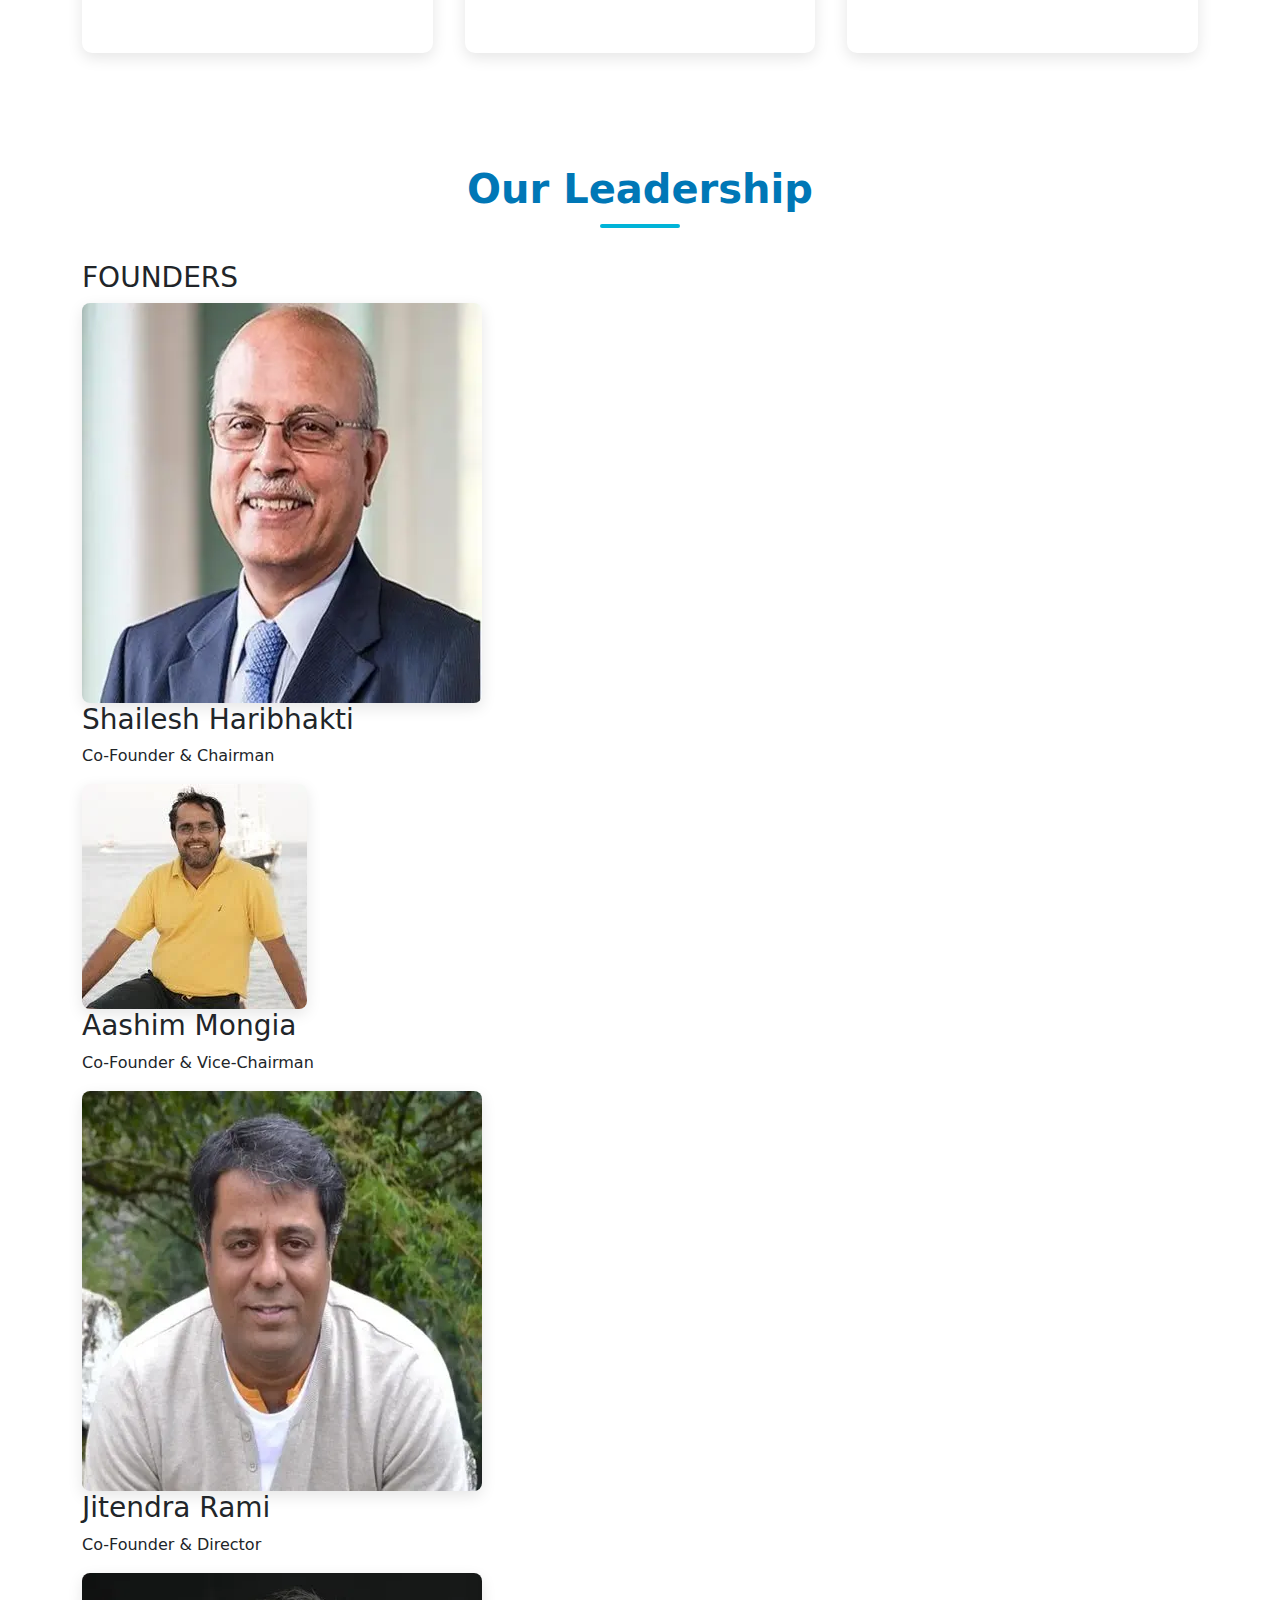
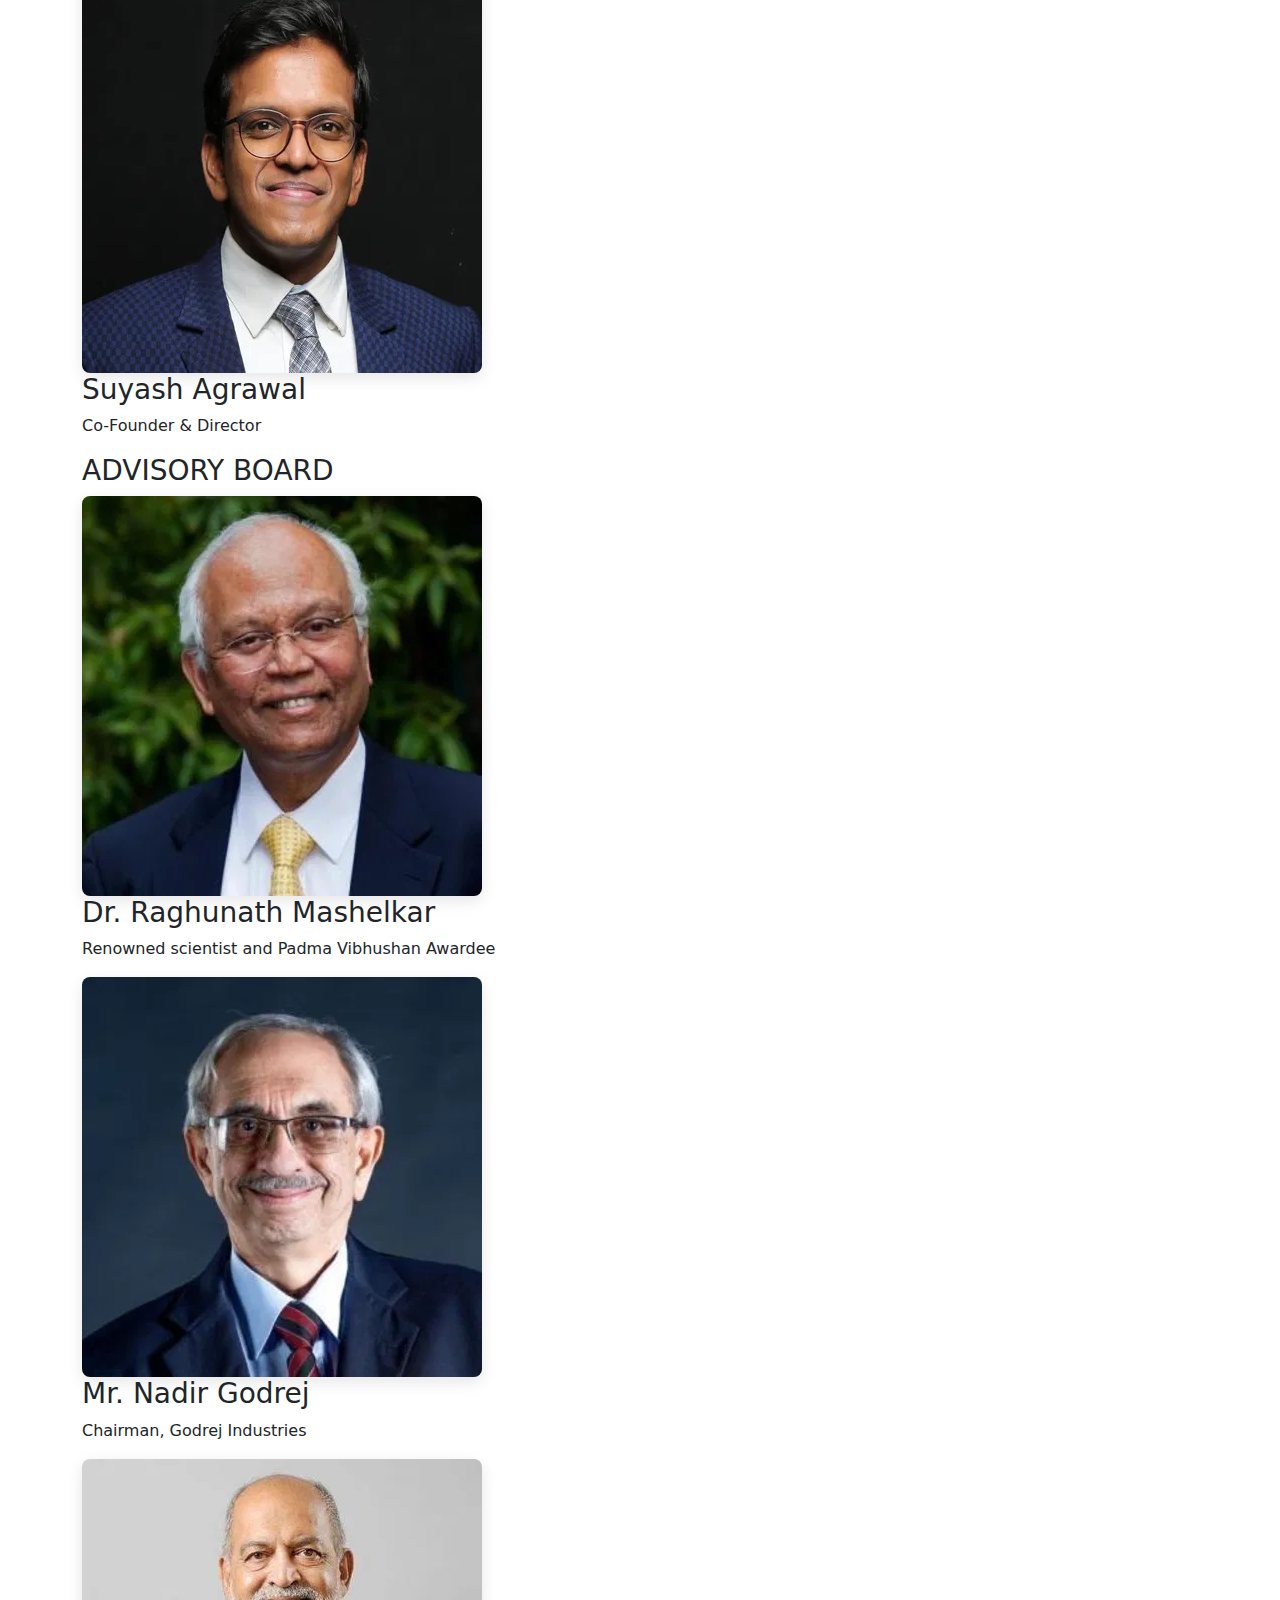
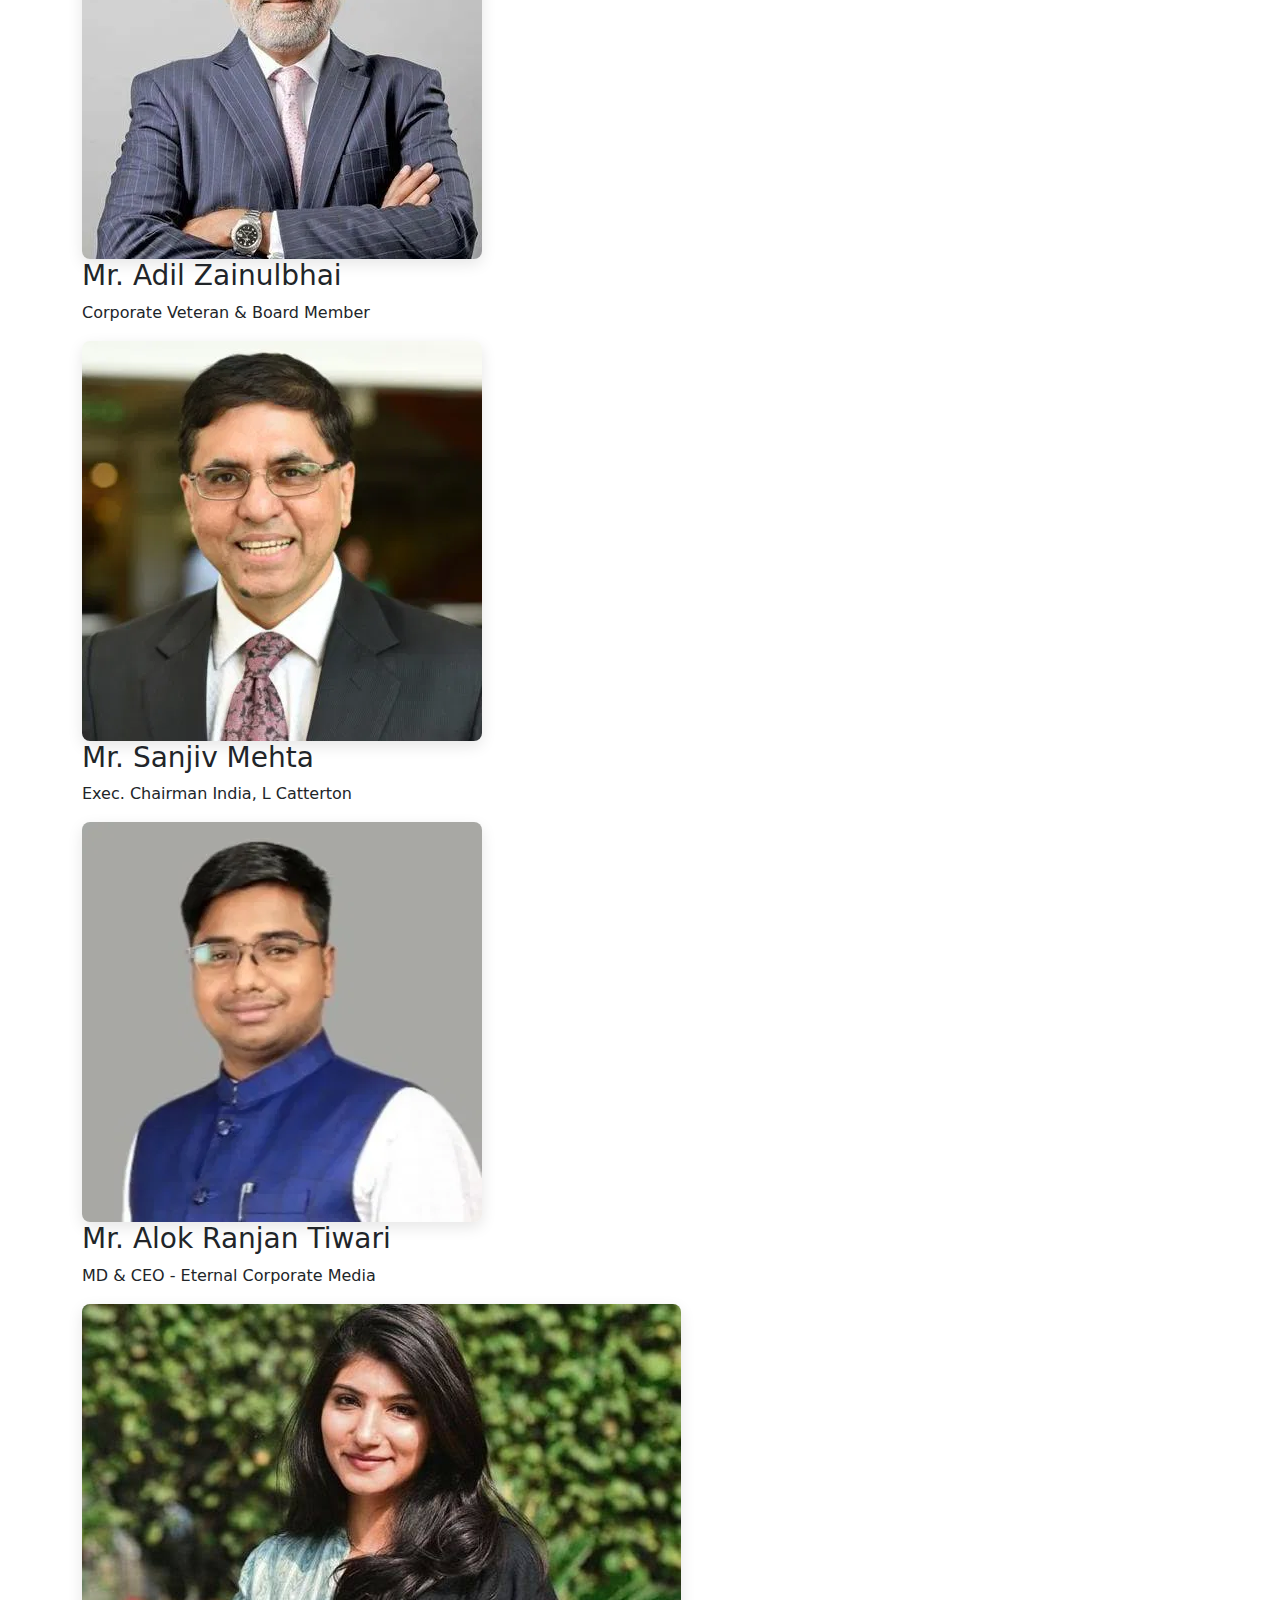
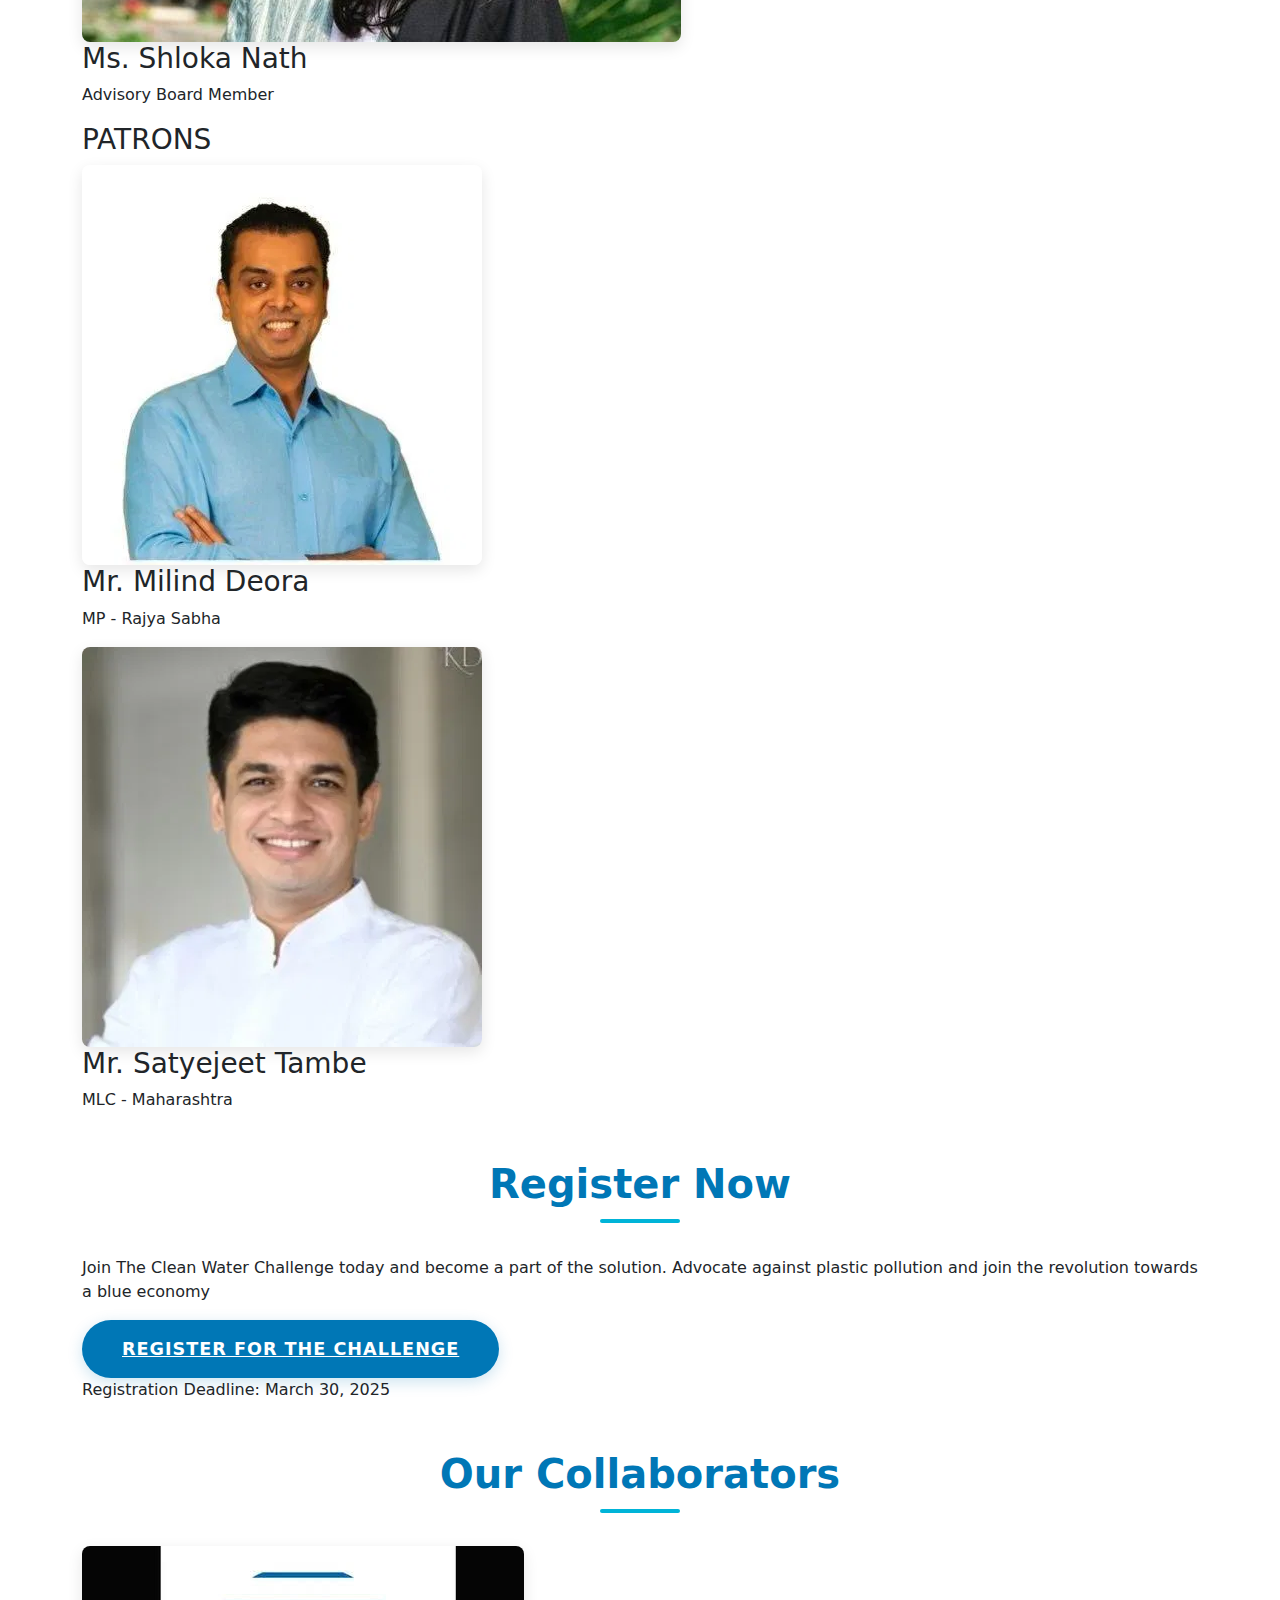
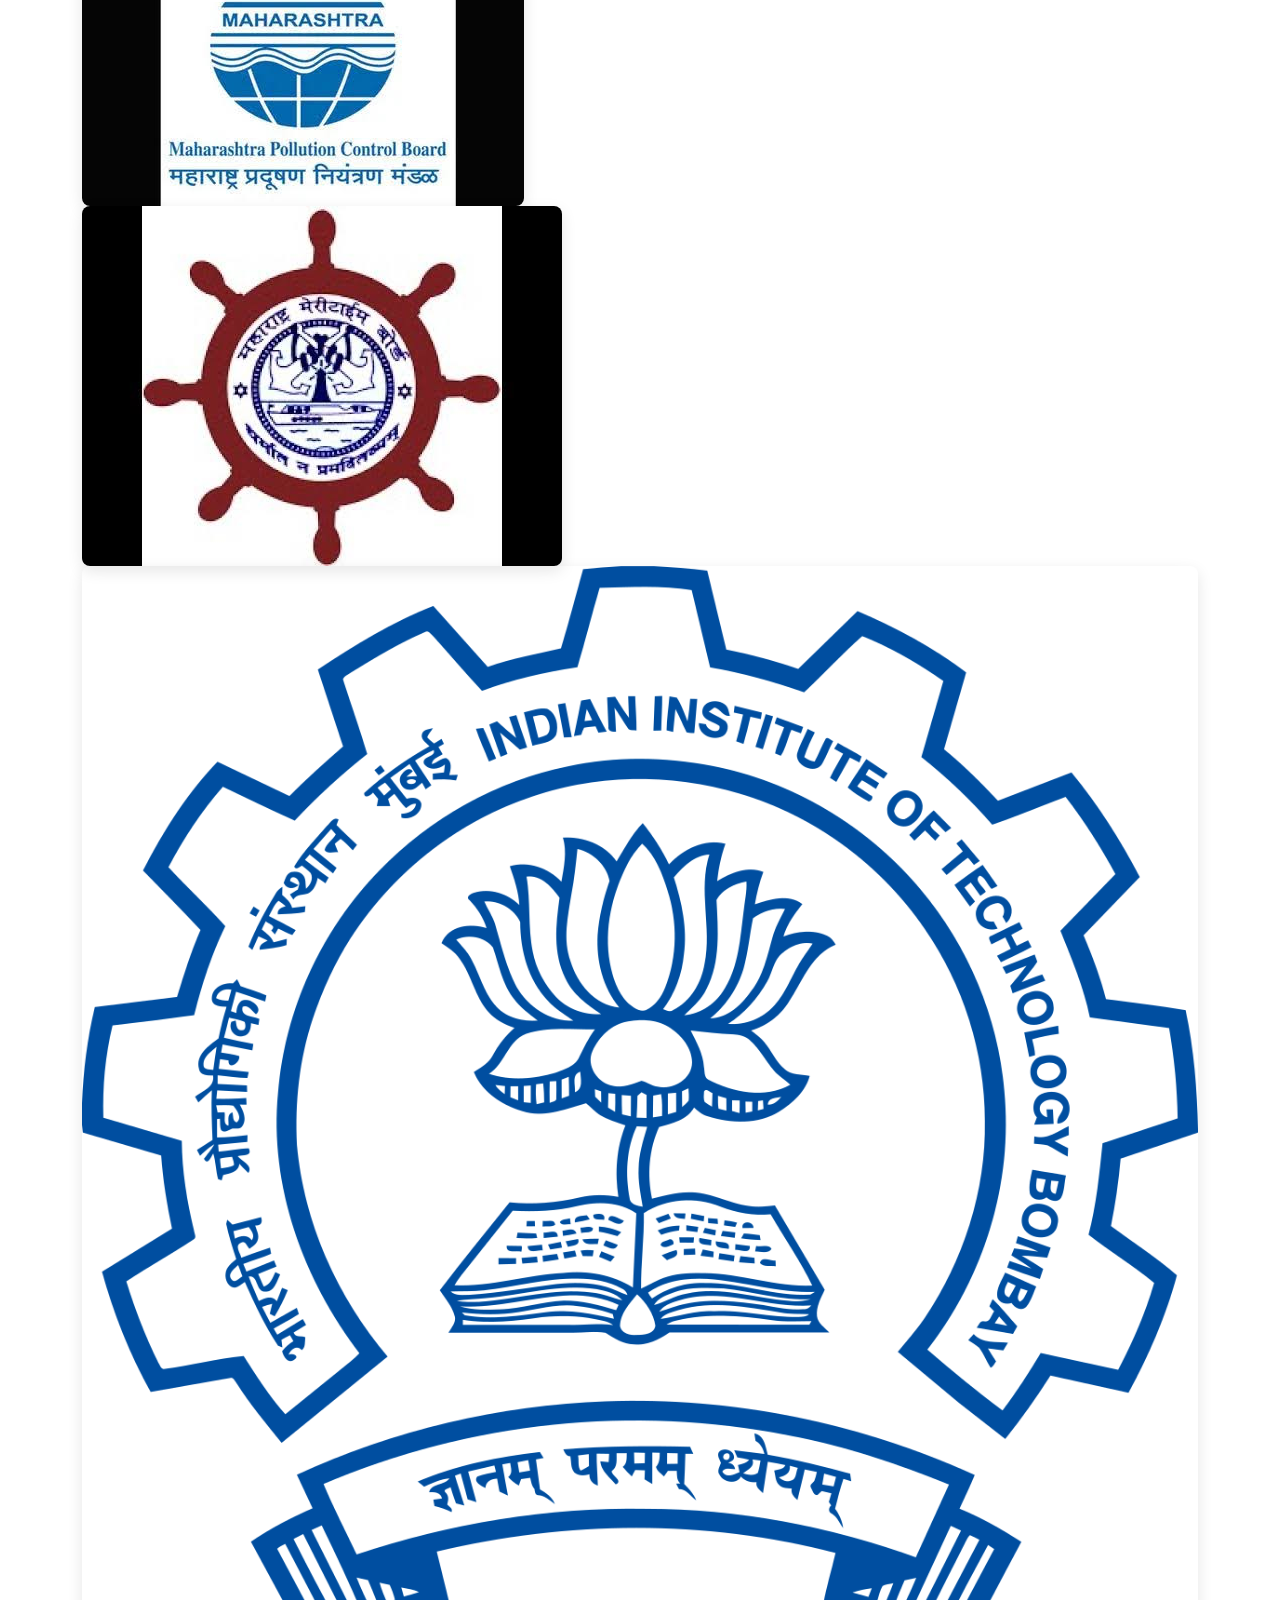
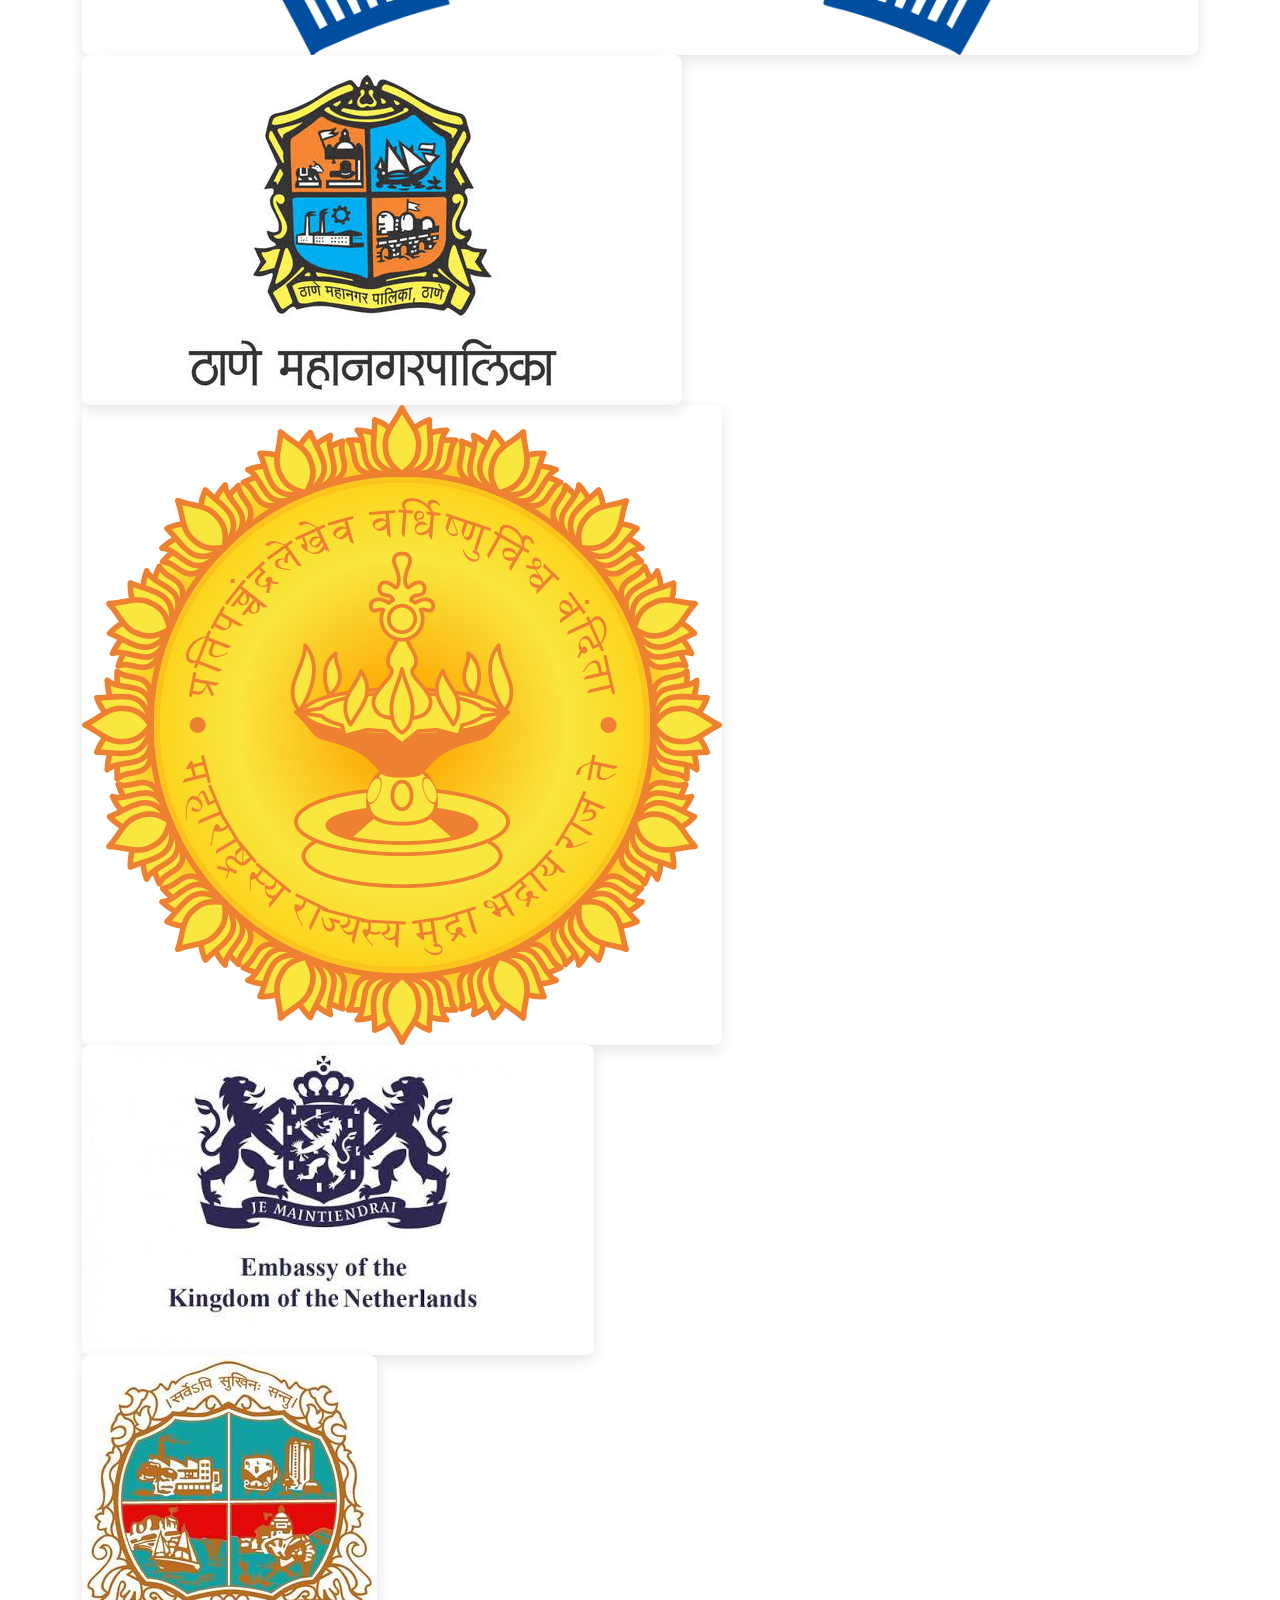
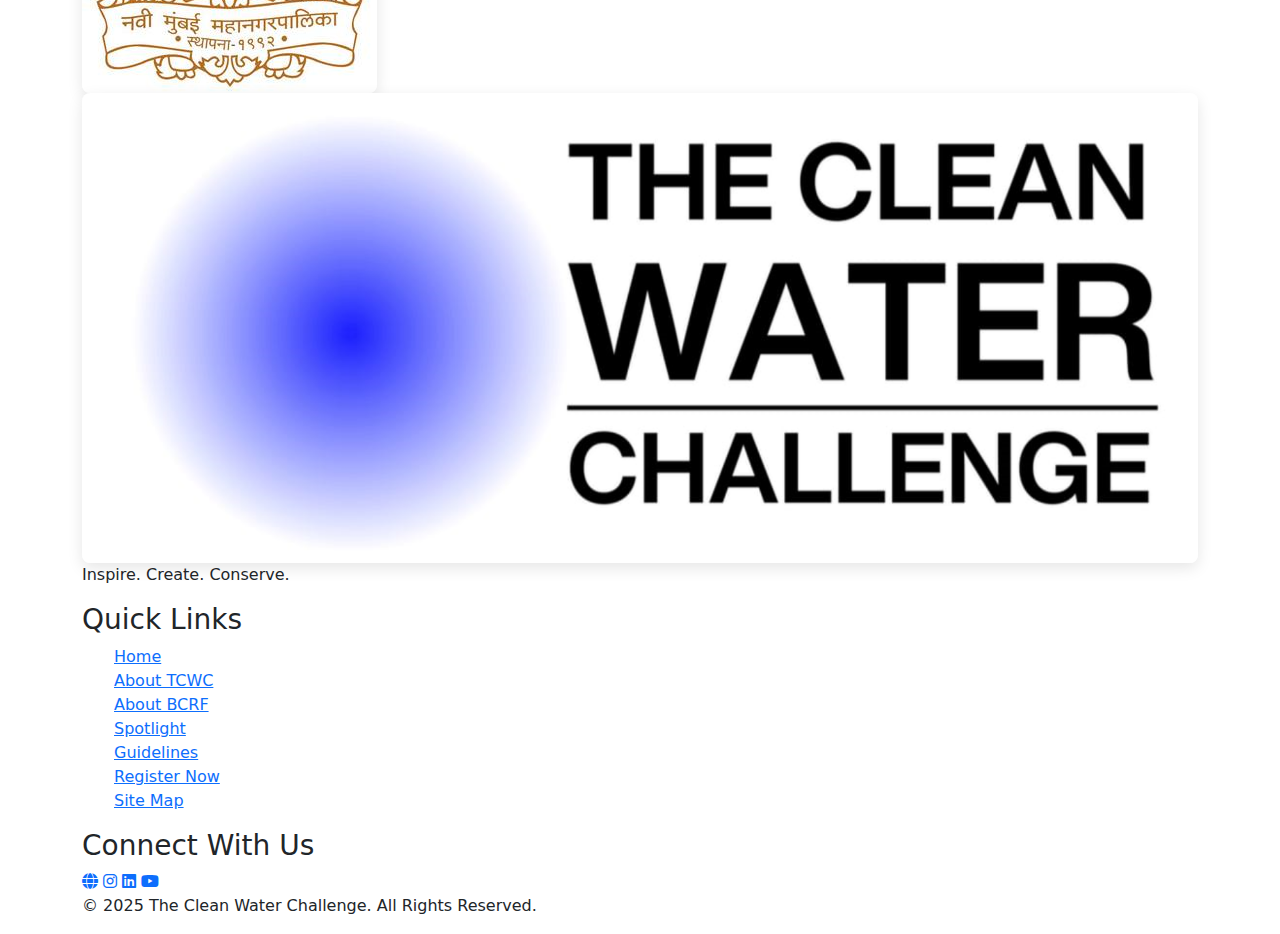
==== commit a59d15a7: "modification donne" ====
--- a/index.html
+++ b/index.html
@@ -7,35 +7,37 @@
     <link rel="stylesheet" href="styles.css">
     <link rel="stylesheet" href="https://cdnjs.cloudflare.com/ajax/libs/font-awesome/6.0.0-beta3/css/all.min.css">
     <link href="https://fonts.googleapis.com/css2?family=Montserrat:wght@300;400;500;600;700&family=Poppins:wght@300;400;500;600;700&display=swap" rel="stylesheet">
+    <link href="https://cdn.jsdelivr.net/npm/bootstrap@5.3.2/dist/css/bootstrap.min.css" rel="stylesheet">
 </head>
 <body>
     <!-- Navigation Bar -->
     <header>
         <div class="container">
-            <div class="logo">
-                <img src="./logos/logo.png" alt="TCWC Logo">
-            </div>
-            
-            <nav>
-                <ul class="nav-links">
-                    <li><a href="index.html" class="active">Home</a></li>
-                    <li><a href="about-tcwc.html">About TCWC</a></li>
-                    <li><a href="guidelines.html">Guidelines</a></li>
-                    <li><a href="https://bharatcleanrivers.com/">BCRF x TOC</a></li>
-                    <li><a href="spotlight.html">Spotlight</a></li>
-                    
-                    <li><a href="https://docs.google.com/forms/d/e/1FAIpQLSfzUYQzGenbvrikNWLLRdE9n7EDdn3TvppN00e6zQhsI6_kOQ/formResponse" class="register-btn" target="_blank">Register Now</a></li>
-                </ul>
+            <nav class="navbar navbar-expand-lg">
+                <div class="logo">
+                    <img src="./logos/logo.png" alt="TCWC Logo">
+                </div>
+                
+                <button class="navbar-toggler hamburger" type="button" data-bs-toggle="collapse" data-bs-target="#navbarNav" aria-controls="navbarNav" aria-expanded="false" aria-label="Toggle navigation">
+                    <span></span>
+                    <span></span>
+                    <span></span>
+                </button>
+                
+                <div class="collapse navbar-collapse" id="navbarNav">
+                    <ul class="navbar-nav nav-links ms-auto">
+                        <li class="nav-item"><a class="nav-link" href="index.html">Home</a></li>
+                        <li class="nav-item"><a class="nav-link" href="about-tcwc.html">About TCWC</a></li>
+                        <li class="nav-item"><a class="nav-link" href="guidelines.html">Guidelines</a></li>
+                        <li class="nav-item"><a class="nav-link" href="https://bharatcleanrivers.com/" target="_blank">BCRF x TOC</a></li>
+                        <li class="nav-item"><a class="nav-link" href="spotlight.html">Spotlight</a></li>
+                        <li class="nav-item"><a class="nav-link register-btn" href="https://docs.google.com/forms/d/e/1FAIpQLSfzUYQzGenbvrikNWLLRdE9n7EDdn3TvppN00e6zQhsI6_kOQ/formResponse" target="_blank">Register Now</a></li>
+                    </ul>
+                </div>
             </nav>
-            <button class="hamburger" aria-label="Menu">
-                <span></span>
-                <span></span>
-                <span></span>
-            </button>
         </div>
     </header>
     
-
     <!-- Hero Section -->
     <section class="hero">
         <div class="container">
@@ -44,12 +46,12 @@
                 <h2>Inspire. Create. Conserve.</h2>
                 <p>A platform for students to advocate against plastic pollution in water and champion a blue economy through art, poetry, and essays.</p>
                 <div class="hero-buttons">
-                    <a href="register.html" class="cta-button" target="_blank" >Register Now</a>
+                    <a href="https://docs.google.com/forms/d/e/1FAIpQLSfzUYQzGenbvrikNWLLRdE9n7EDdn3TvppN00e6zQhsI6_kOQ/formResponse" class="cta-button" target="_blank" >Register Now</a>
                     
                 </div>
             </div>
             <div class="hero-image">
-                <img src="https://images.unsplash.com/photo-1621451537084-482c73073a0f?ixlib=rb-4.0.3&ixid=M3wxMjA3fDB8MHxwaG90by1wYWdlfHx8fGVufDB8fHx8fA%3D%3D&auto=format&fit=crop&w=1074&q=80" alt="Clean Waters Challenge">
+                <img src="./Home Page Pictures/beach clean.png" alt="Clean Waters Challenge">
             </div>
         </div>
     </section>
@@ -66,7 +68,7 @@
                     <a href="about-tcwc.html" class="read-more">Read More <i class="fas fa-arrow-right"></i></a>
                 </div>
                 <div class="about-image">
-                    <img src="./Home Page Pictures/Turtle.jpg"alt="Clean Waters Challenge">
+                    <img src="./Home Page Pictures/beach cleanup 2.png"alt="Clean Waters Challenge">
                 </div>
             </div>
         </div>
@@ -84,7 +86,7 @@
                     <a href="https://bharatcleanrivers.com/" class="read-more">Read More <i class="fas fa-arrow-right"></i></a>
                 </div>
                 <div class="about-image">
-                    <img src="./Home Page Pictures/Elephant_.jpg">
+                    <img src="./Home Page Pictures/beach cleanup 3.png">
                 </div>
             </div>
         </div>
@@ -93,22 +95,34 @@
     <!-- Categories Section -->
     <section class="categories-section">
         <div class="container">
-            <h2 class="section-title">Competition Categories</h2>
+            <h2 class="section-title">TCWC Competition Categories</h2>
             <div class="categories-grid">
                 <div class="category-card">
                     <img src=".\Home Page Pictures\1.png" alt="Fine Art">
                     <h3>Fine Art</h3>
-                    <p>Express your vision for clean waters through painting, drawing, or sculpture.</p>
+                    <p>"The Color of Tomorrow is Blue"</p>
+                    <p>Explore how water shapes our future—economically, environmentally, and emotionally. What would a world built on sustainability and the Blue Economy look like? How can innovation and human creativity restore balance to our water systems?
+                        <br>
+                        (2D Mixed-Media on A3 Art Sheet Size Paper)
+                    </p>
                 </div>
                 <div class="category-card">
                     <img src=".\Home Page Pictures\2.png" alt="Literary Art">
-                    <h3>Literary Art</h3>
-                    <p>Create poetry, short stories, or plays about water conservation.</p>
+                    <h3>Poetry Writing</h3>
+                    <p>"To Water, With Love"</p>
+                    <p>A heartfelt ode to the lifeblood of our planet, this poem reflects on humanity's deep connection with water—its past and present, and the hope for a clean, thriving blue future. Express as both a love letter and a plea, urging us to cherish, protect, and restore the oceans, rivers, and lakes that sustain life.
+                        <br>
+                        (200 words)
+                    </p>
                 </div>
                 <div class="category-card">
                     <img src=".\Home Page Pictures\3.png" alt="Essay Writing">
                     <h3>Essay Writing</h3>
-                    <p>Research and write about solutions to plastic pollution in our waters.</p>
+                    <p>"From the Plastic Present to a Blue Future"</p>
+                    <p>How shifting to a circular economy and innovation can transform plastic pollution into economic opportunity.
+                        <br>
+                        (600 words)
+                    </p>
                 </div>
             </div>
         </div>
@@ -328,6 +342,7 @@
         </div>
     </footer>
 
-    <script src="./script.js"></script>
+  <script src="./script.js"></script>
+  <script src="https://cdn.jsdelivr.net/npm/bootstrap@5.3.2/dist/js/bootstrap.bundle.min.js"></script>
 </body>
 </html>
--- a/styles.css
+++ b/styles.css
@@ -36,10 +36,10 @@
 }
 
 .container {
-    width: 90%;
+    width: 100%;
     max-width: 1200px;
     margin: 0 auto;
-    padding: 0 15px;
+    padding: 0 1rem;
     position: relative;
     z-index: 1;
 }
@@ -74,7 +74,8 @@
     color: var(--primary-color);
     font-size: 2.5rem;
     text-align: center;
-    margin-bottom: 3rem;
+    margin: 3rem 0;
+    width: 100%;
     position: relative;
     font-weight: 700;
     animation: none !important;
@@ -202,34 +203,28 @@
         transform: rotate(-45deg) translate(5px, -5px);
     }
 }
-/* Hero Section */
+/* Hero Section Styles */
 .hero {
-    padding: 10rem 0 6rem;
-    background: linear-gradient(135deg, rgba(0, 119, 182, 0.9) 0%, rgba(3, 4, 94, 0.9) 100%), url('images/hero-bg.jpg');
-    background-size: cover;
-    background-position: center;
-    color: white;
-}
-
-.hero .container {
+    background: linear-gradient(135deg, var(--primary-color), var(--dark-color));
+    min-height: 100vh;
     display: flex;
     align-items: center;
-    gap: 4rem;
+    padding: 100px 0;
+    position: relative;
+    overflow: hidden;
 }
 
 .hero-content {
-    flex: 1;
-    padding-right: 2rem;
+    color: var(--white-color);
+    max-width: 600px;
+    z-index: 2;
 }
 
 .hero h1 {
-    font-size: 3.5rem;
-    margin-bottom: 1rem;
+    font-size: 4rem;
     font-weight: 700;
     line-height: 1.2;
-    animation: none !important;
-    opacity: 1 !important;
-    visibility: visible !important;
+    margin-bottom: 1.5rem;
 }
 
 .hero h2 {
@@ -243,18 +238,19 @@
 }
 
 .hero p {
-    font-size: 1.2rem;
+    font-size: 1.25rem;
     margin-bottom: 2rem;
-    line-height: 1.6;
-    animation: none !important;
-    opacity: 1 !important;
-    visibility: visible !important;
+    opacity: 0.9;
 }
 
 .hero-image {
-    flex: 1;
-    display: flex;
-    justify-content: center;
+    position: absolute;
+    right: 0;
+    top: 50%;
+    transform: translateY(-50%);
+    width: 45%;
+    max-width: 600px;
+    z-index: 1;
 }
 
 .hero-image img {
@@ -266,46 +262,43 @@
 .hero-buttons {
     display: flex;
     gap: 1rem;
-}
-
-.cta-button {
+    justify-content: center;
+}
+
+.register-btn {
     display: inline-block;
-    background-color: var(--primary-color);
-    color: var(--white-color);
-    padding: 0.8rem 2rem;
+    background: var(--white-color);
+    color: var(--primary-color);
+    padding: 1rem 2rem;
     border-radius: 30px;
     font-weight: 600;
+    font-size: 1.1rem;
+    transition: all 0.3s ease;
     text-transform: uppercase;
     letter-spacing: 1px;
-    box-shadow: 0 4px 10px rgba(0, 0, 0, 0.15);
-    transition: var(--transition);
-    animation: fadeInUp 1s ease 0.6s;
-    animation-fill-mode: both;
-}
-
-.cta-button:hover {
-    background-color: var(--accent-color);
+    text-align: center;
+}
+
+.register-btn:hover {
+    background: var(--accent-color);
     color: var(--white-color);
-    transform: translateY(-5px);
-    box-shadow: 0 8px 15px rgba(0, 0, 0, 0.2);
+    transform: translateY(-3px);
+    box-shadow: 0 5px 15px rgba(0, 0, 0, 0.2);
 }
 
 /* Page Banner */
 .page-banner {
-    background: linear-gradient(135deg, var(--primary-color) 0%, var(--dark-color) 100%);
-    color: var(--white-color);
-    padding: 5rem 0 3rem;
+    width: 100%;
+    margin-top: 80px; /* Adjust based on your header height */
+    padding: 3rem 1rem;
+    background: linear-gradient(to right, var(--primary-color), var(--accent-color));
+    color: white;
     text-align: center;
 }
 
 .page-banner h1 {
-    font-size: 3rem;
-    font-weight: 700;
-    margin-bottom: 1rem;
-    color: white;
-    animation: none !important;
-    opacity: 1 !important;
-    visibility: visible !important;
+    font-size: 2.5rem;
+    margin: 0;
 }
 
 /* About Section */
@@ -401,38 +394,26 @@
     flex: 1;
 }
 
+.about-detail-text {
+    text-align: center;
+    max-width: 800px;
+    margin: 0 auto;
+    padding: 2rem 1rem;
+}
+
 .about-detail-text h2 {
-    color: var(--primary-color);
-    font-size: 2.2rem;
     margin-bottom: 1.5rem;
-    animation: none !important;
-    opacity: 1 !important;
-    visibility: visible !important;
-}
-
-.about-detail-text h3 {
-    color: var(--primary-color);
-    font-size: 1.5rem;
-    margin-top: 2rem;
+}
+
+.about-detail-text p {
     margin-bottom: 1rem;
-    animation: none !important;
-    opacity: 1 !important;
-    visibility: visible !important;
-}
-
-.about-detail-text p {
-    color: #333333 !important;
-    font-size: 1.1rem;
     line-height: 1.8;
-    margin-bottom: 1.5rem;
-    opacity: 1 !important;
-    animation: none !important;
-    visibility: visible !important;
 }
 
 /* Impact Section */
 .impact-section {
-    margin-bottom: 4rem;
+    text-align: center;
+    padding: 4rem 0;
 }
 
 .impact-grid {
@@ -442,11 +423,11 @@
 }
 
 .impact-card {
+    text-align: center;
+    padding: 2rem;
     background-color: var(--white-color);
-    padding: 2rem;
     border-radius: 10px;
     box-shadow: var(--box-shadow);
-    text-align: center;
     transition: var(--transition);
 }
 
@@ -468,7 +449,8 @@
 
 /* Categories Section */
 .categories-section {
-    margin-bottom: 4rem;
+    text-align: center;
+    padding: 4rem 0;
 }
 
 .categories-grid {
@@ -478,6 +460,8 @@
 }
 
 .category-card {
+    text-align: center;
+    padding: 2rem;
     background-color: var(--white-color);
     border-radius: 10px;
     overflow: hidden;
@@ -507,7 +491,9 @@
 }
 
 .category-card ul {
-    padding: 0 1.5rem 1.5rem;
+    text-align: left;
+    max-width: 80%;
+    margin: 1rem auto;
 }
 
 .category-card ul li {
@@ -526,7 +512,8 @@
 
 /* Timeline Section */
 .timeline-section {
-    margin-bottom: 4rem;
+    text-align: center;
+    padding: 4rem 0;
 }
 
 .timeline {
@@ -570,6 +557,7 @@
     background-color: var(--white-color);
     border-radius: 10px;
     box-shadow: var(--box-shadow);
+    text-align: center;
 }
 
 .timeline-item:nth-child(odd) .timeline-content {
@@ -668,854 +656,555 @@
     transform: translateX(5px);
 }
 
-/* Guidelines Section Styles */
+/* Guidelines Page Specific Styles */
 .guidelines-content-section {
     padding: 5rem 0;
     background-color: #f8f9fa;
+    width: 100%;
 }
 
 .guidelines-intro {
     text-align: center;
     margin-bottom: 4rem;
-}
-
-.guidelines-grid {
-    display: grid;
-    grid-template-columns: repeat(auto-fit, minmax(300px, 1fr));
-    gap: 2rem;
-    margin-bottom: 4rem;
-}
-
-.guideline-card {
-    background: white;
-    border-radius: 15px;
-    padding: 2rem;
-    box-shadow: 0 4px 15px rgba(0, 0, 0, 0.1);
-    transition: transform 0.3s ease;
-}
-
-.guideline-card:hover {
-    transform: translateY(-5px);
-}
-
-.guideline-header {
-    display: flex;
-    align-items: center;
-    margin-bottom: 1.5rem;
-    color: var(--primary-color);
-}
-
-.guideline-header i {
-    font-size: 2rem;
-    margin-right: 1rem;
-}
-
-.guideline-list {
-    list-style: none;
-    padding: 0;
-}
-
-.guideline-list li {
-    margin-bottom: 1rem;
-    padding-left: 1.5rem;
-    position: relative;
-    line-height: 1.6;
-}
-
-.guideline-list li::before {
-    content: '•';
-    position: absolute;
-    left: 0;
-    color: var(--accent-color);
-}
-
-/* FAQ Section Styles */
-.faq-section {
-    padding: 4rem 0;
-    background-color: var(--light-color);
-}
-
-.faq-container {
-    max-width: 800px;
-    margin: 2rem auto;
-}
-
-.faq-item {
-    margin-bottom: 1rem;
-    border-radius: 8px;
-    overflow: hidden;
-    box-shadow: 0 2px 5px rgba(0, 0, 0, 0.1);
-    background: white;
-}
-
-.faq-question {
-    padding: 1.5rem;
-    cursor: pointer;
-    display: flex;
-    justify-content: space-between;
-    align-items: center;
-    font-weight: 500;
-    transition: all 0.3s ease;
-}
-
-.faq-question.active {
-    background-color: var(--primary-color);
-    color: white;
-}
-
-.faq-answer {
-    max-height: 0;
-    overflow: hidden;
-    transition: max-height 0.3s ease;
-    padding: 0 1.5rem;
-}
-
-.faq-answer.active {
-    max-height: 500px;
-    padding: 1.5rem;
-}
-
-.faq-icon {
-    font-size: 1.2rem;
-    transition: transform 0.3s ease;
-}
-
-.faq-question.active .faq-icon {
-    transform: rotate(45deg);
-}
-
-@media screen and (max-width: 768px) {
-    .guidelines-grid {
-        grid-template-columns: 1fr;
-        padding: 0 1rem;
-    }
-    
-    .faq-section {
-        padding: 3rem 1rem;
-    }
-}
-
-/* Contact Section */
-.contact-section {
-    text-align: center;
-    max-width: 800px;
-    margin: 0 auto;
-    padding: 3rem;
-    background-color: var(--light-color);
-    border-radius: 10px;
-}
-
-.contact-info {
-    display: flex;
-    justify-content: center;
-    gap: 2rem;
-    margin: 2rem 0;
-}
-
-.contact-item {
-    display: flex;
-    align-items: center;
-    gap: 0.5rem;
-}
-
-.contact-item i {
-    color: var(--accent-color);
-    font-size: 1.2rem;
-}
-
-/* Additional Mobile Fixes */
-@media screen and (max-width: 480px) {
-    .logo img {
-        height: 40px;
-    }
-
-    .hamburger span {
-        width: 22px;
-    }
-}
-
-/* About BCRF Mobile Styles */
-@media screen and (max-width: 768px) {
-    .about-bcrf {
-        padding: 4rem 1rem;
-        text-align: center;
-    }
-
-    .about-bcrf h1 {
-        font-size: 2.2rem;
-        margin-bottom: 1.5rem;
-    }
-
-    .bcrf-title {
-        font-size: 1.8rem;
-        margin: 1rem 0;
-        line-height: 1.3;
-    }
-
-    .bcrf-description {
-        font-size: 1rem;
-        line-height: 1.6;
-        padding: 0 1rem;
-        margin-bottom: 2rem;
-    }
-
-    .bcrf-image {
-        width: 100%;
-        max-width: 300px;
-        margin: 2rem auto;
-        border-radius: 10px;
-        overflow: hidden;
-    }
-
-    .bcrf-image img {
-        width: 100%;
-        height: auto;
-        object-fit: cover;
-    }
-
-    .bcrf-content {
-        display: flex;
-        flex-direction: column;
-        align-items: center;
-        gap: 2rem;
-    }
-
-    .bcrf-stats {
-        display: grid;
-        grid-template-columns: 1fr;
-        gap: 1.5rem;
-        width: 100%;
-        padding: 1rem;
-    }
-
-    .stat-item {
-        background: rgba(255, 255, 255, 0.1);
-        padding: 1.5rem;
-        border-radius: 10px;
-        text-align: center;
-    }
-
-    .stat-number {
-        font-size: 2rem;
-        font-weight: 700;
-        color: var(--accent-color);
-        margin-bottom: 0.5rem;
-    }
-
-    .stat-text {
-        font-size: 0.9rem;
-        color: var(--light-color);
-        line-height: 1.4;
-    }
-}
-
-/* Additional adjustments for smaller screens */
-@media screen and (max-width: 480px) {
-    .about-bcrf h1 {
-        font-size: 1.8rem;
-    }
-
-    .bcrf-title {
-        font-size: 1.5rem;
-    }
-
-    .bcrf-stats {
-        padding: 0.5rem;
-    }
-
-    .stat-number {
-        font-size: 1.8rem;
-    }
-}
-
-/* BCRF Section Mobile Styles */
-@media screen and (max-width: 768px) {
-    .bcrf-section {
-        padding: 3rem 1rem;
-    }
-
-    .bcrf-container {
-        display: flex;
-        flex-direction: column;
-        align-items: center;
-        gap: 2rem;
-    }
-
-    .bcrf-text {
-        width: 100%;
-        text-align: left;
-        padding: 0 1rem;
-    }
-
-    .bcrf-text h2 {
-        font-size: 2rem;
-        line-height: 1.3;
-        margin-bottom: 1.5rem;
-    }
-
-    .bcrf-text p {
-        font-size: 1rem;
-        line-height: 1.6;
-        margin-bottom: 1rem;
-    }
-
-    .bcrf-image-container {
-        width: 100%;
-        max-width: 300px;
-        margin: 0 auto;
-        order: -1; /* Move image to top on mobile */
-    }
-
-    .bcrf-image-container img {
-        width: 100%;
-        height: auto;
-        border-radius: 10px;
-        box-shadow: 0 4px 8px rgba(0, 0, 0, 0.1);
-    }
-}
-
-/* Even smaller screens */
-@media screen and (max-width: 480px) {
-    .bcrf-section {
-        padding: 2rem 0.5rem;
-    }
-
-    .bcrf-text h2 {
-        font-size: 1.8rem;
-    }
-
-    .bcrf-text {
-        padding: 0 0.5rem;
-    }
-
-    .bcrf-image-container {
-        max-width: 250px;
-    }
-}
-
-.advisory-board {
-    padding: 5rem 0;
-    background-color: #f8f9fa;
-}
-
-.board-members {
-    display: grid;
-    grid-template-columns: repeat(4, 1fr);
-    gap: 2.5rem;
-    margin-top: 3rem;
-    padding: 0 2rem;
-}
-
-.member-card {
-    background: white;
-    border-radius: 12px;
-    overflow: hidden;
-    box-shadow: 0 4px 15px rgba(0, 0, 0, 0.08);
-    transition: transform 0.3s ease, box-shadow 0.3s ease;
-    text-align: center;
-    height: 100%;
-    display: flex;
-    flex-direction: column;
-}
-
-.member-card:hover {
-    transform: translateY(-5px);
-    box-shadow: 0 8px 25px rgba(0, 0, 0, 0.15);
-}
-
-.member-card img {
-    width: 100%;
-    aspect-ratio: 1;
-    object-fit: cover;
-    object-position: center top;
-}
-
-.member-card h3 {
-    margin: 1.5rem 1rem 0.5rem;
-    color: var(--primary-color);
-    font-size: 1.25rem;
-    font-weight: 600;
-}
-
-.member-card p {
-    color: #666;
-    margin: 0 1rem 1.5rem;
-    font-size: 1rem;
-    font-weight: 400;
-}
-
-@media screen and (max-width: 1200px) {
-    .board-members {
-        grid-template-columns: repeat(3, 1fr);
-    }
-}
-
-@media screen and (max-width: 992px) {
-    .board-members {
-        grid-template-columns: repeat(2, 1fr);
-        gap: 2rem;
-    }
-}
-
-@media screen and (max-width: 576px) {
-    .board-members {
-        grid-template-columns: 1fr;
-        padding: 0 1rem;
-    }
-
-    .member-card h3 {
-        font-size: 1.2rem;
-    }
-}
-
-/* BCRF Section Fixes */
-.bcrf-section {
-    padding: 5rem 0;
-    background-color: #f8f9fa;
-    opacity: 1 !important;
-    visibility: visible !important;
-    animation: none !important;
-}
-
-.bcrf-section .container,
-.bcrf-section h2,
-.bcrf-section p,
-.bcrf-section .content,
-.bcrf-section .image-container {
-    opacity: 1 !important;
-    visibility: visible !important;
-    animation: none !important;
-    transform: none !important;
-}
-
-/* Restore other section styles */
-.team-section,
-.cta-section,
-.sponsors-section,
-.footer-content,
-.page-banner {
-    opacity: 1 !important;
-    visibility: visible !important;
-    display: block;
-}
-
-/* Team Section */
-.team-section {
-    padding: 5rem 0;
-    background-color: #f8f9fa;
-}
-
-.team-grid {
-    display: grid;
-    grid-template-columns: repeat(auto-fit, minmax(250px, 1fr));
-    gap: 2rem;
-    margin-top: 2rem;
-}
-
-/* CTA Section */
-.cta-section {
-    text-align: center;
-    padding: 5rem 0;
-    background-color: var(--primary-color);
-    color: white;
-}
-
-.cta-section h2 {
+    padding: 0 1rem;
+}
+
+/* Guidelines Page Layout */
+.guidelines-section {
+    padding: 4rem 1rem;
+}
+
+.guidelines-section h2 {
     font-size: 2.5rem;
-    margin-bottom: 1.5rem;
-}
-
-.cta-section p {
-    max-width: 600px;
-    margin: 0 auto 2rem;
-}
-
-.cta-button {
-    display: inline-block;
-    padding: 1rem 2.5rem;
-    background-color: white;
-    color: var(--primary-color);
-    border-radius: 5px;
-    font-weight: 600;
-    transition: var(--transition);
-}
-
-.cta-button:hover {
-    background-color: var(--light-color);
-    transform: translateY(-3px);
-}
-
-/* Responsive Styles */
-@media screen and (max-width: 768px) {
-    .about-content {
-        flex-direction: column;
-    }
-    
-    .about-image {
-        order: -1;
-    }
-}
-
-/* Register Section */
-.register-section {
-    text-align: center;
-    padding: 8rem 0;
-    background-color: var(--white-color);
-    position: relative;
-    overflow: hidden;
-}
-
-.register-section::before {
-    content: '';
-    position: absolute;
-    top: 0;
-    left: 0;
-    right: 0;
-    height: 3px;
-    background: linear-gradient(90deg, var(--primary-color), var(--accent-color));
-}
-
-.register-section h2 {
-    color: var(--primary-color);
-    font-size: 3.5rem;
-    margin-bottom: 2rem;
-    font-weight: 700;
-    position: relative;
-    display: inline-block;
-}
-
-.register-section h2::after {
+    text-align: center;
+    margin-bottom: 3rem;
+    position: relative;
+}
+
+.guidelines-section h2::after {
     content: '';
     position: absolute;
     bottom: -10px;
     left: 50%;
     transform: translateX(-50%);
     width: 80px;
+    height: 3px;
+    background-color: var(--accent-color);
+}
+
+.eligibility-grid {
+    display: grid;
+    grid-template-columns: repeat(auto-fit, minmax(280px, 1fr));
+    gap: 2rem;
+    max-width: 1200px;
+    margin: 0 auto;
+}
+
+.eligibility-card {
+    padding: 2rem;
+    border-radius: 10px;
+    box-shadow: var(--box-shadow);
+}
+
+.card-header {
+    display: flex;
+    align-items: center;
+    gap: 1rem;
+    margin-bottom: 1.5rem;
+}
+
+.card-header i {
+    font-size: 1.5rem;
+    color: var(--primary-color);
+}
+
+.eligibility-card ul {
+    list-style: none;
+    padding: 0;
+}
+
+.eligibility-card li {
+    margin-bottom: 1rem;
+    padding-left: 1.5rem;
+    position: relative;
+    line-height: 1.6;
+}
+
+/* Responsive Adjustments */
+@media screen and (max-width: 768px) {
+    .guidelines-section {
+        padding: 3rem 1rem;
+    }
+
+    .guidelines-section h2 {
+        font-size: 2rem;
+        margin-bottom: 2rem;
+    }
+
+    .eligibility-card {
+        padding: 1.5rem;
+    }
+
+    .card-header {
+        gap: 0.75rem;
+    }
+}
+
+@media screen and (max-width: 480px) {
+    .guidelines-section h2 {
+        font-size: 1.8rem;
+    }
+
+    .eligibility-card {
+        padding: 1.25rem;
+    }
+}
+
+/* Eligibility Section Styles */
+.eligibility-section {
+    padding: 4rem 0;
+    text-align: center;
+}
+
+.eligibility-section h2 {
+    color: #0077b6;
+    font-size: 2.5rem;
+    text-align: center;
+    margin-bottom: 3rem;
+    position: relative;
+}
+
+.eligibility-section h2::after {
+    content: '';
+    position: absolute;
+    bottom: -10px;
+    left: 50%;
+    transform: translateX(-50%);
+    width: 100px;
+    height: 3px;
+    background-color: #00b4d8;
+}
+
+/* Grid Layout */
+.eligibility-grid {
+    display: grid;
+    grid-template-columns: repeat(4, 1fr);
+    gap: 2rem;
+    max-width: 1200px;
+    margin: 0 auto;
+    padding: 2rem;
+    justify-content: center;
+}
+
+/* Card Styles */
+.eligibility-card {
+    background: white;
+    border-radius: 15px;
+    padding: 2.5rem 2rem;
+    box-shadow: 0 4px 20px rgba(0, 0, 0, 0.08);
+    height: 100%;
+    text-align: left;
+}
+
+.card-header {
+    display: flex;
+    align-items: center;
+    margin-bottom: 1.5rem;
+}
+
+.eligibility-card i {
+    font-size: 1.5rem;
+    color: #0077b6;
+    margin-right: 1rem;
+}
+
+.eligibility-card h3 {
+    color: #0077b6;
+    font-size: 1.4rem;
+    margin: 0;
+    font-weight: 600;
+}
+
+/* Responsive Adjustments */
+@media screen and (max-width: 1200px) {
+    .eligibility-grid {
+        grid-template-columns: repeat(2, 1fr);
+        padding: 1.5rem;
+        max-width: 800px;
+    }
+}
+
+@media screen and (max-width: 768px) {
+    .eligibility-grid {
+        grid-template-columns: 1fr;
+        padding: 1rem;
+        max-width: 400px;
+    }
+
+    .eligibility-section h2 {
+        font-size: 2rem;
+        margin-bottom: 2rem;
+        padding: 0 1rem;
+    }
+}
+
+.why-join-section {
+    padding: 6rem 0;
+    background: linear-gradient(to right, #f8f9fa, #e9ecef);
+}
+
+.why-join-section h2 {
+    text-align: center;
+    font-size: 2.8rem;
+    color: #0077b6;
+    margin-bottom: 4rem;
+    position: relative;
+}
+
+.why-join-section h2::after {
+    content: '';
+    position: absolute;
+    bottom: -15px;
+    left: 50%;
+    transform: translateX(-50%);
+    width: 80px;
     height: 4px;
-    background-color: var(--accent-color);
+    background: linear-gradient(to right, #0077b6, #00b4d8);
     border-radius: 2px;
 }
 
-.register-section p {
+.why-join-content {
+    max-width: 1400px;
+    margin: 0 auto;
+    padding: 0 2rem;
+}
+
+.why-join-points {
+    display: grid;
+    grid-template-columns: repeat(5, 1fr);
+    gap: 1.5rem;
+}
+
+.join-point {
+    background: white;
+    padding: 2rem;
+    border-radius: 12px;
+    box-shadow: 0 4px 15px rgba(0, 0, 0, 0.08);
+    transition: transform 0.3s ease, box-shadow 0.3s ease;
+    height: 100%;
+    display: flex;
+    flex-direction: column;
+    align-items: center;
+    text-align: center;
+}
+
+.join-point:hover {
+    transform: translateY(-5px);
+    box-shadow: 0 8px 25px rgba(0, 0, 0, 0.12);
+}
+
+.join-point i {
+    font-size: 2.5rem;
+    color: #0077b6;
+    margin-bottom: 1.5rem;
+    background: rgba(0, 119, 182, 0.1);
+    padding: 1rem;
+    border-radius: 10px;
+}
+
+.join-point h3 {
     font-size: 1.3rem;
-    max-width: 900px;
-    margin: 0 auto 3rem;
-    line-height: 1.8;
-    color: #555;
-}
-
-.register-button {
-    display: inline-block;
-    padding: 1.2rem 3rem;
+    color: #333;
+    margin-bottom: 1rem;
+}
+
+.join-point p {
+    color: #666;
+    line-height: 1.5;
+    font-size: 1rem;
+    margin: 0;
+}
+
+/* Responsive adjustments */
+@media screen and (max-width: 1200px) {
+    .why-join-points {
+        grid-template-columns: repeat(3, 1fr);
+    }
+}
+
+@media screen and (max-width: 768px) {
+    .why-join-points {
+        grid-template-columns: repeat(2, 1fr);
+    }
+    
+    .why-join-section h2 {
+        font-size: 2.2rem;
+    }
+}
+
+@media screen and (max-width: 576px) {
+    .why-join-points {
+        grid-template-columns: 1fr;
+    }
+}
+
+.accordion-item {
+    margin-bottom: 0.5rem;
+    border: 1px solid rgba(0,0,0,.125);
+    border-radius: 8px !important;
+}
+
+.accordion-button:not(.collapsed) {
     background-color: var(--primary-color);
     color: white;
-    border-radius: 50px;
-    font-weight: 600;
-    font-size: 1.2rem;
-    text-transform: uppercase;
-    letter-spacing: 1px;
-    transition: all 0.3s ease;
+}
+
+.accordion-button:focus {
+    box-shadow: none;
+    border-color: rgba(0,0,0,.125);
+}
+
+.accordion-body {
+    padding: 1.5rem;
+    line-height: 1.6;
+}
+
+.faq-section {
+    background-color: var(--light-color);
+    padding: 4rem 0;
+}
+
+.faq-section .container {
+    max-width: 800px;
+    margin: 0 auto;
+}
+
+/* Submission Process Styles */
+.submission-process {
+    padding: 4rem 0; 
+    margin-top: 100px;
+    background-color: var(--light-color);
+}
+
+.submission-process h2 {
+    text-align: center;
+    font-size: 2.5rem;
+    color: var(--primary-color);
+    margin-bottom: 3rem;
+    position: relative;
+}
+
+.submission-process h2::after {
+    content: '';
+    position: absolute;
+    bottom: -15px;
+    left: 50%;
+    transform: translateX(-50%);
+    width: 80px;
+    height: 4px;
+    background: linear-gradient(to right, var(--primary-color), var(--accent-color));
+    border-radius: 2px;
+}
+
+.process-steps {
+    display: grid;
+    grid-template-columns: repeat(4, 1fr);
+    gap: 2rem;
+    max-width: 1200px;
+    margin: 0 auto;
+    padding: 0 1rem;
+}
+
+.process-step {
+    background: white;
+    border-radius: 15px;
+    padding: 2rem;
     box-shadow: 0 4px 15px rgba(0, 0, 0, 0.1);
-    margin-top: 2rem;
-}
-
-.register-button:hover {
-    background-color: var(--accent-color);
-    transform: translateY(-3px);
-    box-shadow: 0 6px 20px rgba(0, 0, 0, 0.15);
-}
-
-.registration-deadline {
-    margin-top: 2rem;
-    font-size: 1.1rem;
-    color: #666;
-    font-weight: 500;
-}
-
-/* Responsive Styles */
-@media screen and (max-width: 768px) {
-    .register-section {
-        padding: 6rem 1.5rem;
-    }
-
-    .register-section h2 {
-        font-size: 2.8rem;
-    }
-
-    .register-section p {
-        font-size: 1.1rem;
-        padding: 0 1rem;
-    }
-
-    .register-button {
-        padding: 1rem 2.5rem;
-        font-size: 1.1rem;
-    }
-}
-
-@media screen and (max-width: 480px) {
-    .register-section h2 {
-        font-size: 2.2rem;
-    }
-
-    .register-section p {
-        font-size: 1rem;
-    }
-
-    .register-button {
-        padding: 0.9rem 2rem;
-        font-size: 1rem;
-    }
-}
-
-/* Supported By Section */
-.sponsors-section {
-    padding: 5rem 0;
-    background-color: var(--white-color);
-    opacity: 1 !important;
-    visibility: visible !important;
-}
-
-.sponsors-carousel {
-    display: flex;
-    justify-content: center;
-    align-items: center;
-    gap: 3rem;
-    margin-top: 3rem;
-    flex-wrap: wrap;
-}
-
-.sponsor {
-    width: 200px;
-    height: 150px;
+    transition: transform 0.3s ease;
+    position: relative;
+}
+
+.process-step:hover {
+    transform: translateY(-5px);
+}
+
+.step-number {
+    position: absolute;
+    top: -20px;
+    left: 50%;
+    transform: translateX(-50%);
+    width: 40px;
+    height: 40px;
+    background: var(--primary-color);
+    color: white;
+    border-radius: 50%;
     display: flex;
     align-items: center;
     justify-content: center;
-    padding: 1rem;
-    background: white;
-    border-radius: 10px;
-    box-shadow: var(--box-shadow);
-    transition: var(--transition);
-}
-
-.sponsor:hover {
-    transform: translateY(-5px);
-    box-shadow: 0 8px 20px rgba(0, 0, 0, 0.15);
-}
-
-.sponsor img {
-    max-width: 100%;
-    max-height: 100%;
-    object-fit: contain;
-    filter: grayscale(100%);
-    transition: filter 0.3s ease;
-}
-
-.sponsor:hover img {
-    filter: grayscale(0%);
-}
-
-/* Footer Styles */
-footer {
-    background-color: var(--dark-color);
-    color: var(--white-color);
-    padding: 4rem 0 2rem;
-}
-
-.footer-content {
-    display: grid;
-    grid-template-columns: repeat(auto-fit, minmax(250px, 1fr));
-    gap: 3rem;
-    margin-bottom: 3rem;
-}
-
-.footer-section h3 {
-    color: var(--accent-color);
-    margin-bottom: 1.5rem;
-    font-size: 1.3rem;
-}
-
-.footer-section p,
-.footer-section a {
-    color: #ffffff99;
-    margin-bottom: 0.8rem;
-    transition: var(--transition);
-}
-
-.footer-section a:hover {
-    color: var(--accent-color);
-}
-
-.social-links {
-    display: flex;
-    gap: 1rem;
+    font-weight: bold;
+    font-size: 1.2rem;
+}
+
+.step-content {
+    text-align: center;
     margin-top: 1rem;
 }
 
-.social-links a {
-    color: var(--white-color);
-    font-size: 1.5rem;
-    transition: var(--transition);
-}
-
-.social-links a:hover {
-    color: var(--accent-color);
-    transform: translateY(-3px);
-}
-
-.footer-bottom {
-    text-align: center;
-    padding-top: 2rem;
-    border-top: 1px solid #ffffff33;
-    color: #ffffff99;
-}
-
-/* Responsive Adjustments */
+.step-content h3 {
+    color: var(--primary-color);
+    font-size: 1.4rem;
+    margin-bottom: 1rem;
+}
+
+.step-content p {
+    color: #666;
+    line-height: 1.6;
+    font-size: 1rem;
+}
+
+/* Responsive Styles */
+@media screen and (max-width: 1024px) {
+    .process-steps {
+        grid-template-columns: repeat(2, 1fr);
+    }
+}
+
 @media screen and (max-width: 768px) {
-    .sponsor {
-        width: 150px;
-        height: 120px;
+    .submission-process h2 {
+        font-size: 2rem;
     }
     
-    .footer-content {
+    .process-steps {
         grid-template-columns: 1fr;
+        max-width: 500px;
+    }
+    
+    .process-step {
+        padding: 1.5rem;
+    }
+}
+
+/* Responsive Styles */
+@media screen and (max-width: 1200px) {
+    .hero h1 {
+        font-size: 3.5rem;
+    }
+    
+    .hero-image {
+        width: 40%;
+    }
+}
+
+@media screen and (max-width: 992px) {
+    .hero {
+        padding: 80px 0;
+    }
+
+    .hero h1 {
+        font-size: 3rem;
+    }
+
+    .hero-content {
+        max-width: 500px;
+    }
+
+    .hero-image {
+        width: 35%;
+    }
+}
+
+@media screen and (max-width: 768px) {
+    .hero {
         text-align: center;
-    }
-    
-    .social-links {
-        justify-content: center;
-    }
-}
-
-.sub-section-title {
-    color: var(--primary-color);
-    font-size: 2rem;
-    margin: 3rem 0 2rem;
-    text-align: left;
-}
-
-.founders-grid {
-    grid-template-columns: repeat(4, 1fr);
-}
-
-.advisory-grid {
-    grid-template-columns: repeat(5, 1fr);
-}
-
-.patrons-grid {
-    grid-template-columns: repeat(2, 1fr);
-    max-width: 800px;
-    margin: 0 auto;
-}
-
-@media screen and (max-width: 1200px) {
-    .founders-grid {
-        grid-template-columns: repeat(2, 1fr);
-    }
-    
-    .advisory-grid {
-        grid-template-columns: repeat(3, 1fr);
-    }
-}
-
-@media screen and (max-width: 768px) {
-    .advisory-grid {
-        grid-template-columns: repeat(2, 1fr);
-    }
-    
-    .patrons-grid {
-        grid-template-columns: 1fr;
-    }
-}
-
-
-/* Responsive Section Titles */
-@media screen and (max-width: 768px) {
-    .section-title {
+        padding: 60px 0;
+    }
+
+    .hero-content {
+        max-width: 100%;
+        padding: 0 20px;
+    }
+
+    .hero h1 {
+        font-size: 2.5rem;
+    }
+
+    .hero p {
+        font-size: 1.1rem;
+    }
+
+    .hero-image {
+        position: relative;
+        width: 80%;
+        margin: 40px auto 0;
+        top: auto;
+        transform: none;
+        display: block;
+    }
+}
+
+@media screen and (max-width: 480px) {
+    .hero h1 {
         font-size: 2rem;
     }
 
-    .sub-section-title {
-        font-size: 1.5rem;
-        text-align: center;
-    }
-
-    .container {
-        width: 95%;
-        padding: 0 10px;
-    }
-}
-
-/* Responsive Grid Layouts */
-@media screen and (max-width: 1200px) {
-    .board-members {
-        gap: 1.5rem;
-    }
-
-    .member-card h3 {
-        font-size: 1.1rem;
-    }
-
-    .member-card p {
-        font-size: 0.9rem;
-    }
-}
-
-@media screen and (max-width: 576px) {
-    .member-card {
-        margin: 0 auto;
-        max-width: 300px;
-    }
-
-    .sponsors-carousel {
-        gap: 1.5rem;
-    }
-
-    .page-banner h1 {
-        font-size: 2rem;
-    }
-}
-
-/* Responsive Images */
-@media screen and (max-width: 768px) {
-    img {
-        box-shadow: 0 3px 10px rgba(0, 0, 0, 0.08);
-    }
-
-    .member-card img {
-        aspect-ratio: 1;
-    }
-}
-
-/* Fix for Mobile Scrolling */
-@media screen and (max-width: 768px) {
-    html {
-        scroll-padding-top: 60px;
-    }
-
-    body.menu-open {
-        overflow: hidden;
-    }
-}
-
-.nav-links.active {
-    right: 0;
-}
-
-.hamburger.active span:nth-child(1) {
-    transform: rotate(45deg) translate(5px, 5px);
-}
-
-.hamburger.active span:nth-child(2) {
-    opacity: 0;
-}
-
-.hamburger.active span:nth-child(3) {
-    transform: rotate(-45deg) translate(5px, -5px);
+    .hero p {
+        font-size: 1rem;
+    }
+
+    .register-btn {
+        padding: 0.8rem 1.5rem;
+        font-size: 1rem;
+    }
+
+    .hero-image {
+        width: 90%;
+    }
+}
+
+/* Add these styles to your existing CSS */
+.navbar {
+    padding: 0;
+    width: 100%;
+}
+
+.navbar-nav {
+    align-items: center;
+    gap: 2rem;
+}
+
+.nav-link {
+    color: var(--dark-color) !important;
+    font-weight: 500;
+    position: relative;
+}
+
+.nav-link::after {
+    content: '';
+    position: absolute;
+    bottom: -5px;
+    left: 0;
+    width: 0;
+    height: 2px;
+    background-color: var(--accent-color);
+    transition: width 0.3s ease;
+}
+
+.nav-link:hover::after,
+.nav-link.active::after {
+    width: 100%;
+}
+
+.navbar-toggler {
+    padding: 0;
+    border: none;
+}
+
+.navbar-toggler:focus {
+    box-shadow: none;
 }
 
 @media screen and (max-width: 992px) {
-    nav {
+    .navbar-collapse {
         position: fixed;
         top: 0;
         right: -100%;
@@ -1523,13 +1212,124 @@
         height: 100vh;
         background: rgba(255, 255, 255, 0.98);
         transition: 0.3s ease-in-out;
-    }
-    
-    .nav-links {
+        padding: 1rem;
+    }
+
+    .navbar-collapse.show {
+        right: 0;
+    }
+
+    .navbar-nav {
         height: 100%;
         flex-direction: column;
         justify-content: center;
         align-items: center;
         gap: 2rem;
     }
+}
+
+/* Main Section Title */
+.main-title {
+    color: #0077b6;
+    font-size: 2.8rem;
+    text-align: center;
+    margin: 4rem 0;
+    position: relative;
+}
+
+.main-title::after {
+    content: '';
+    position: absolute;
+    bottom: -15px;
+    left: 50%;
+    transform: translateX(-50%);
+    width: 120px;
+    height: 4px;
+    background: #00b4d8;
+    border-radius: 2px;
+}
+
+/* Contact Section Styles */
+.contact-section {
+    padding: 4rem 0;
+    background-color: white;
+    margin-top: 2rem;
+    text-align: center;
+}
+
+.contact-section h2 {
+    color: #333;
+    font-size: 2.5rem;
+    font-weight: 600;
+    margin-bottom: 1.5rem;
+}
+
+.contact-section p {
+    color: #666;
+    font-size: 1.1rem;
+    margin-bottom: 3rem;
+    max-width: 600px;
+    margin: 0 auto 3rem;
+}
+
+.contact-info {
+    display: flex;
+    flex-direction: column;
+    align-items: center;
+    gap: 1.5rem;
+    margin-bottom: 2.5rem;
+}
+
+.contact-item {
+    display: flex;
+    align-items: center;
+    gap: 1rem;
+}
+
+.contact-item i {
+    color: #0077b6;
+    font-size: 1.5rem;
+}
+
+.contact-item p {
+    margin: 0;
+    color: #333;
+    font-size: 1.1rem;
+}
+
+/* Modified Register Now Button */
+.cta-button {
+    display: inline-block;
+    background: #0077b6;
+    color: white;
+    padding: 1rem 2.5rem;
+    border-radius: 30px;
+    font-weight: 600;
+    font-size: 1.1rem;
+    text-transform: uppercase;
+    letter-spacing: 1px;
+    transition: all 0.3s ease;
+    box-shadow: 0 4px 15px rgba(0, 119, 182, 0.2);
+}
+
+.cta-button:hover {
+    background: #005b8c;
+    color: white;
+    transform: translateY(-3px);
+    box-shadow: 0 6px 20px rgba(0, 119, 182, 0.3);
+}
+
+/* Responsive Adjustments */
+@media screen and (max-width: 768px) {
+    .contact-section {
+        padding: 3rem 1rem;
+    }
+    
+    .contact-section h2 {
+        font-size: 2rem;
+    }
+    
+    .contact-info {
+        gap: 1rem;
+    }
 }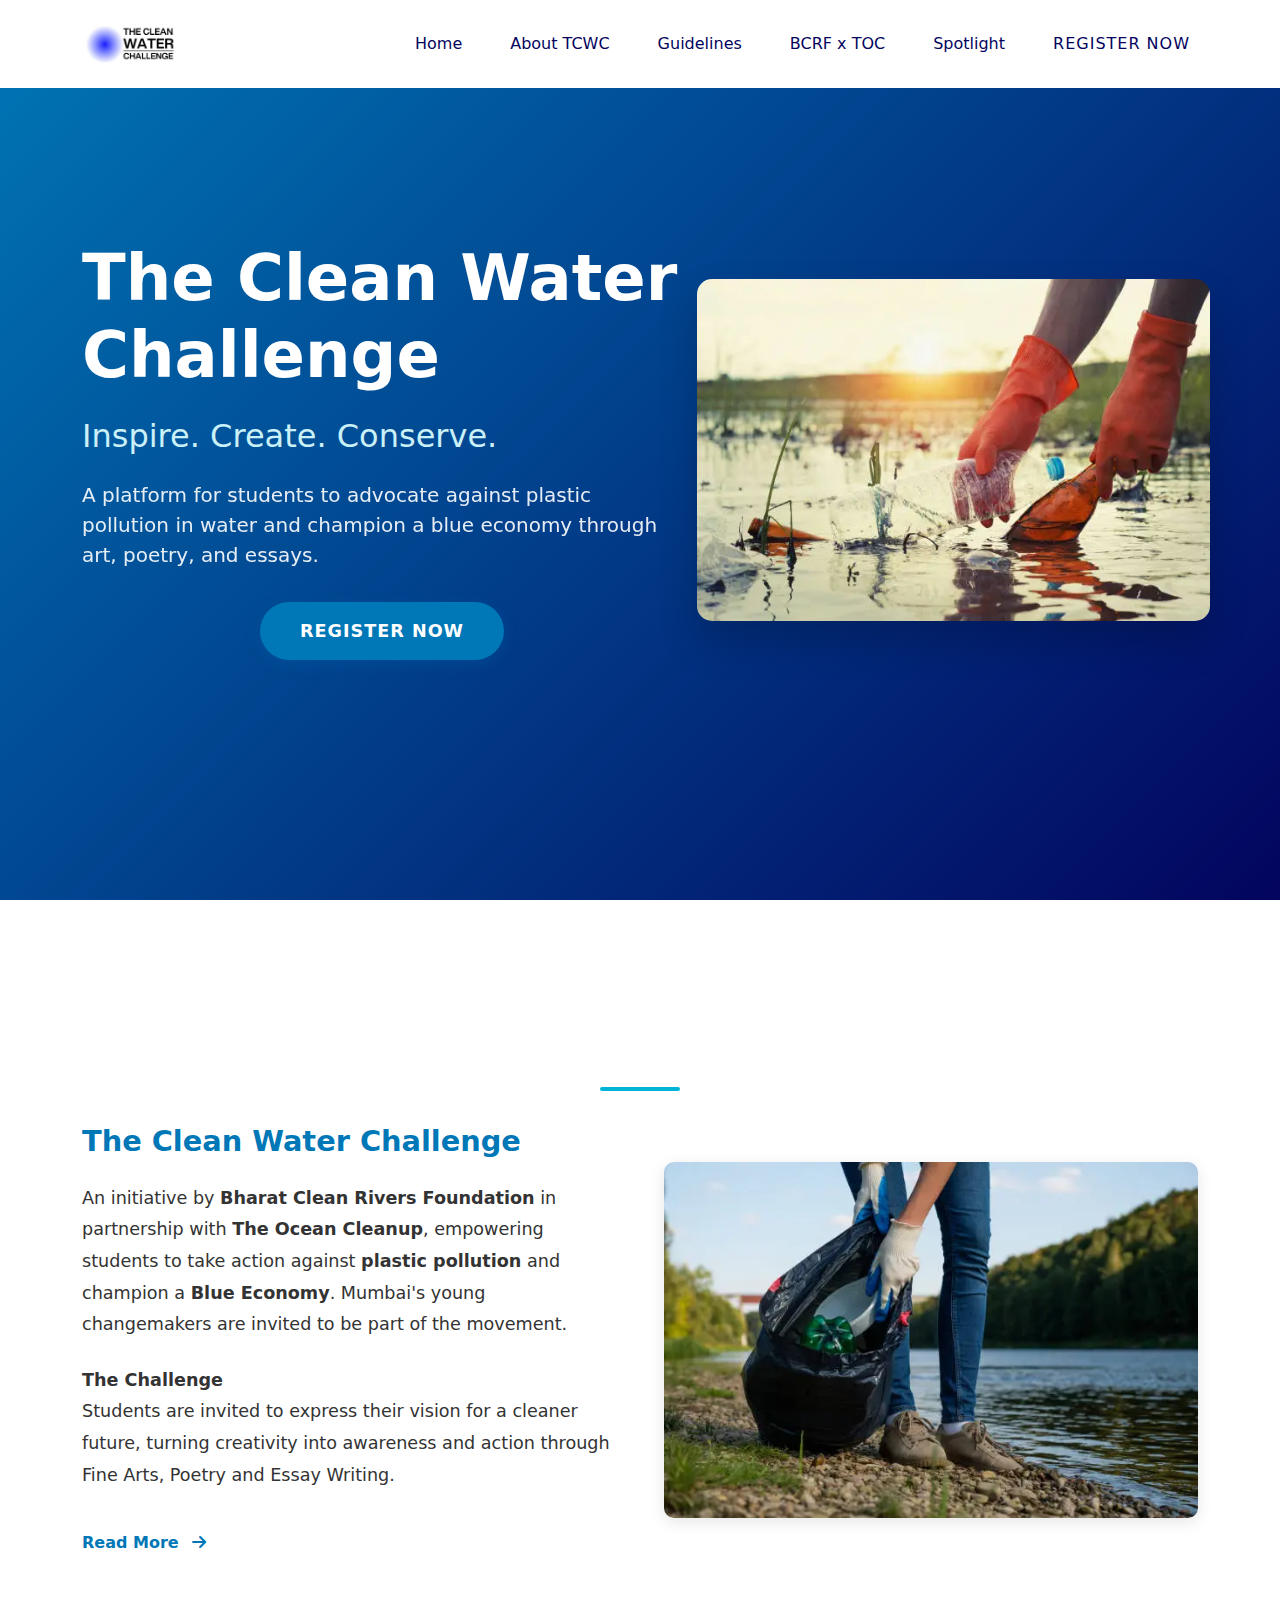
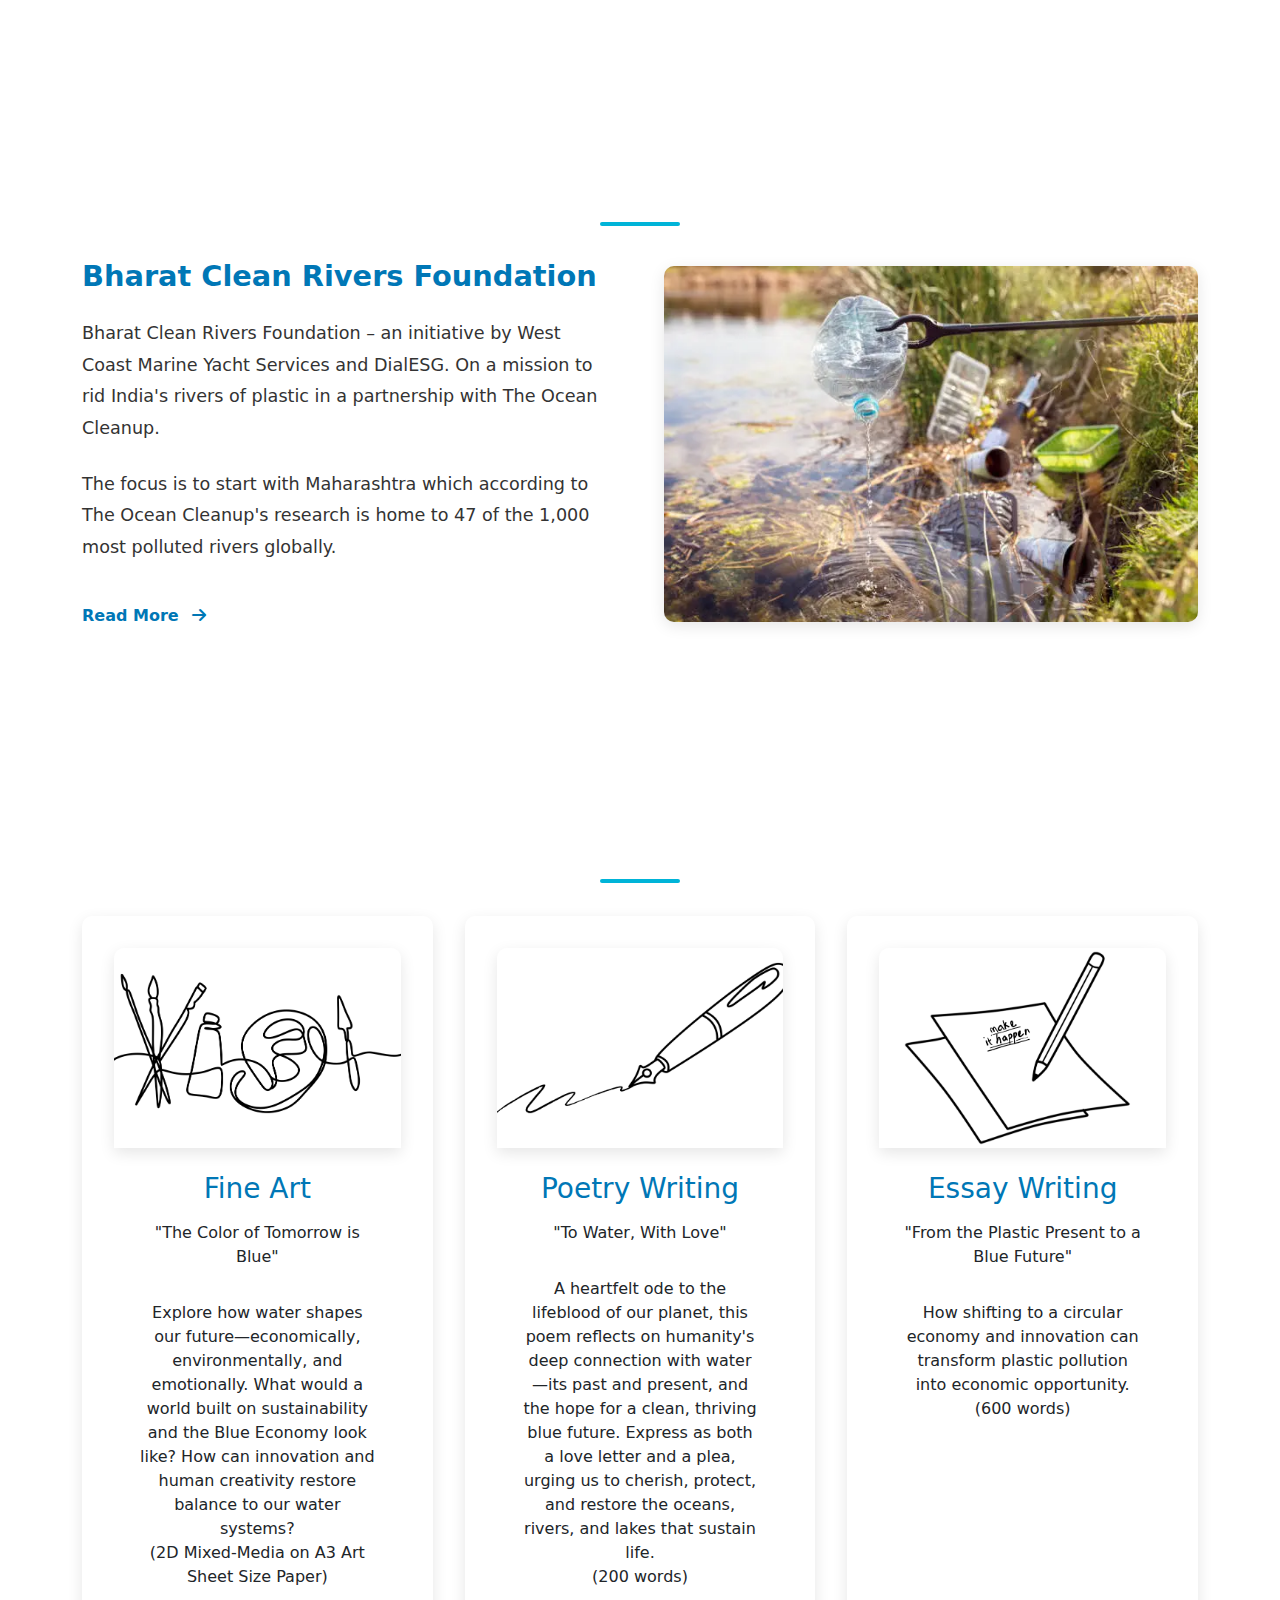
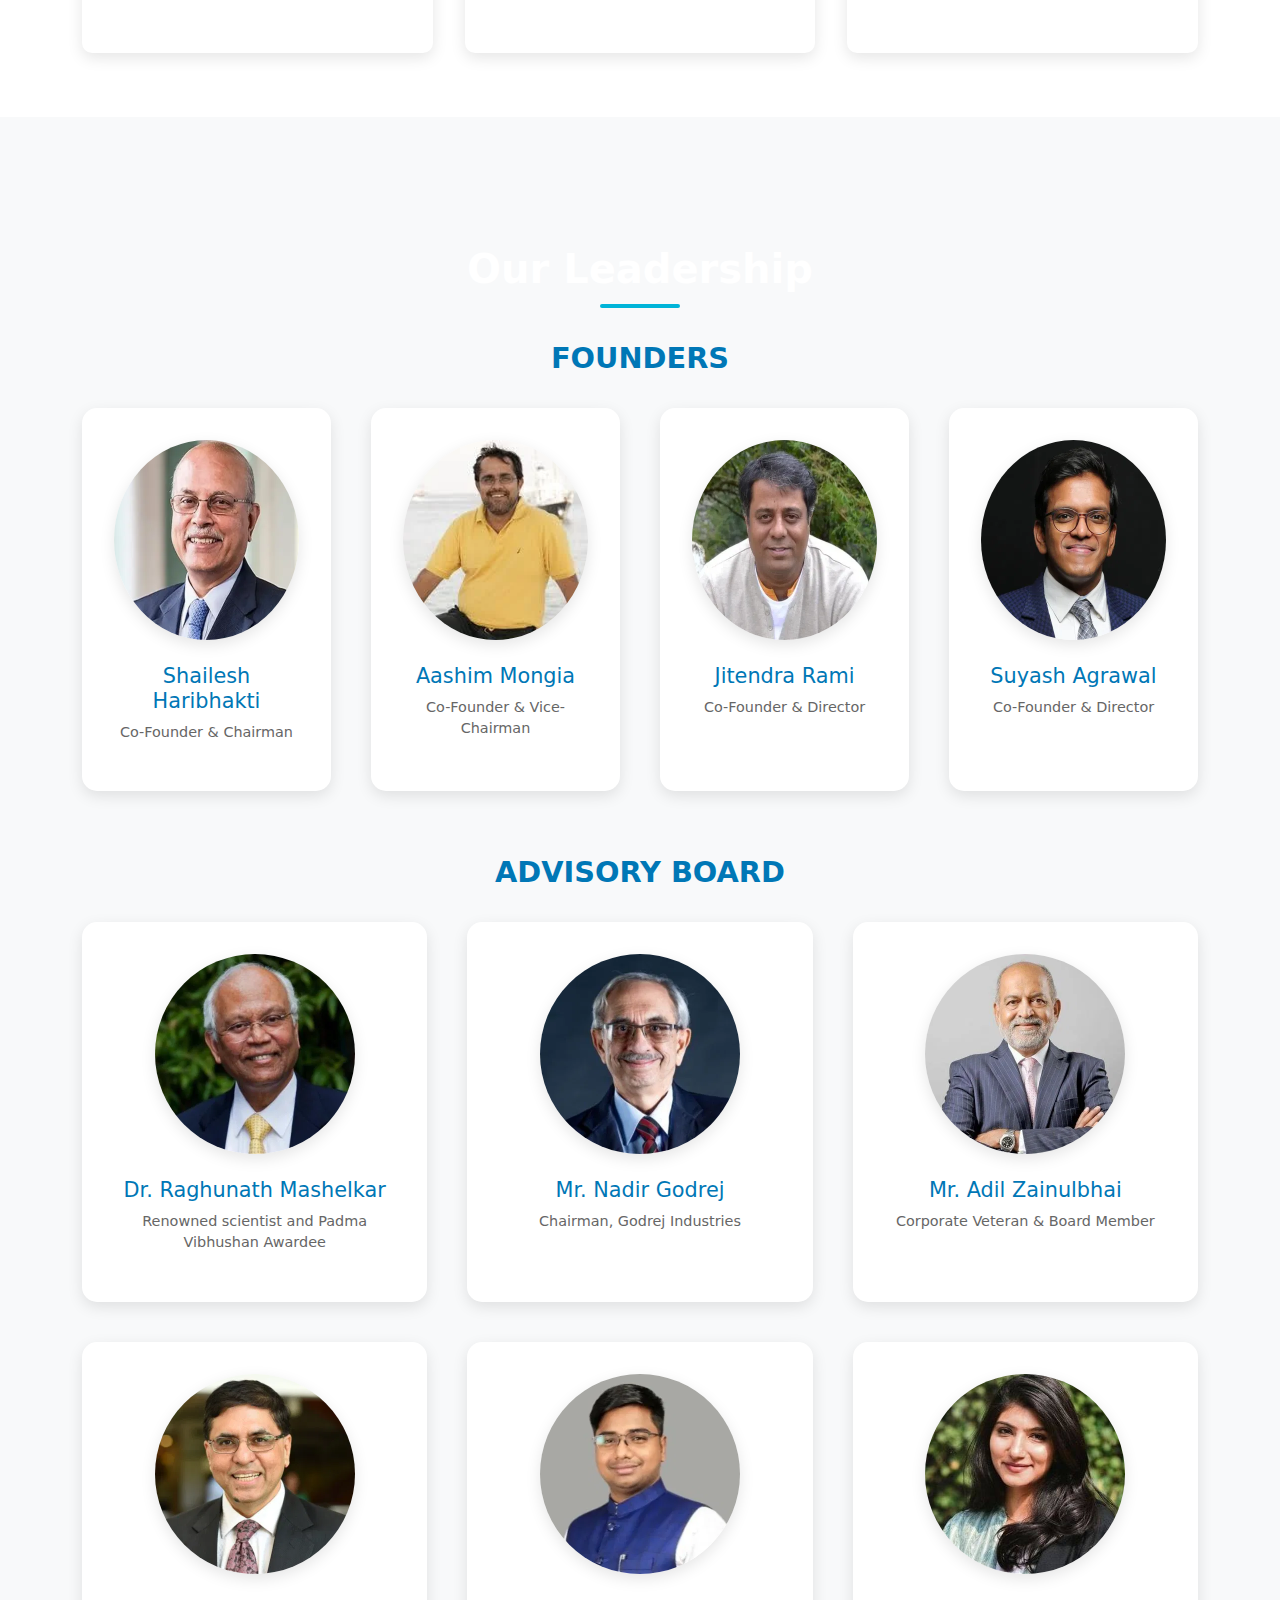
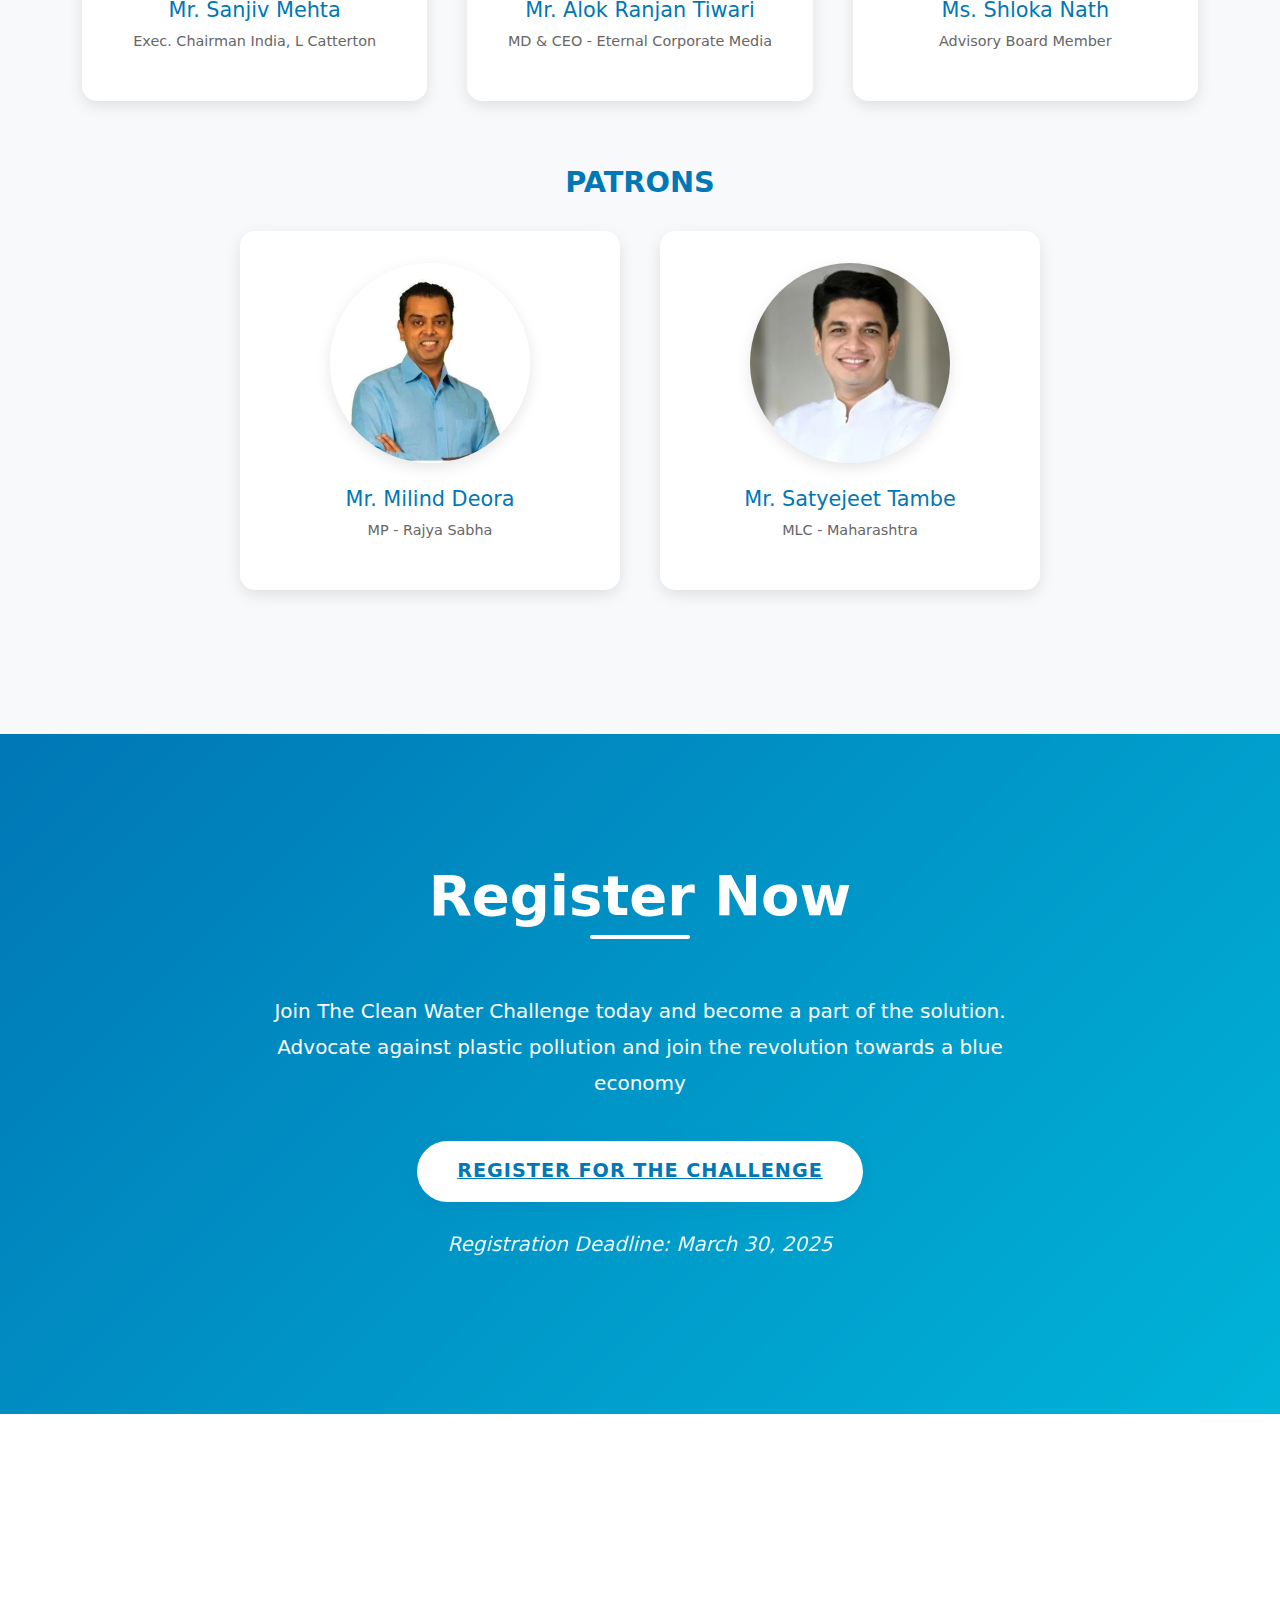
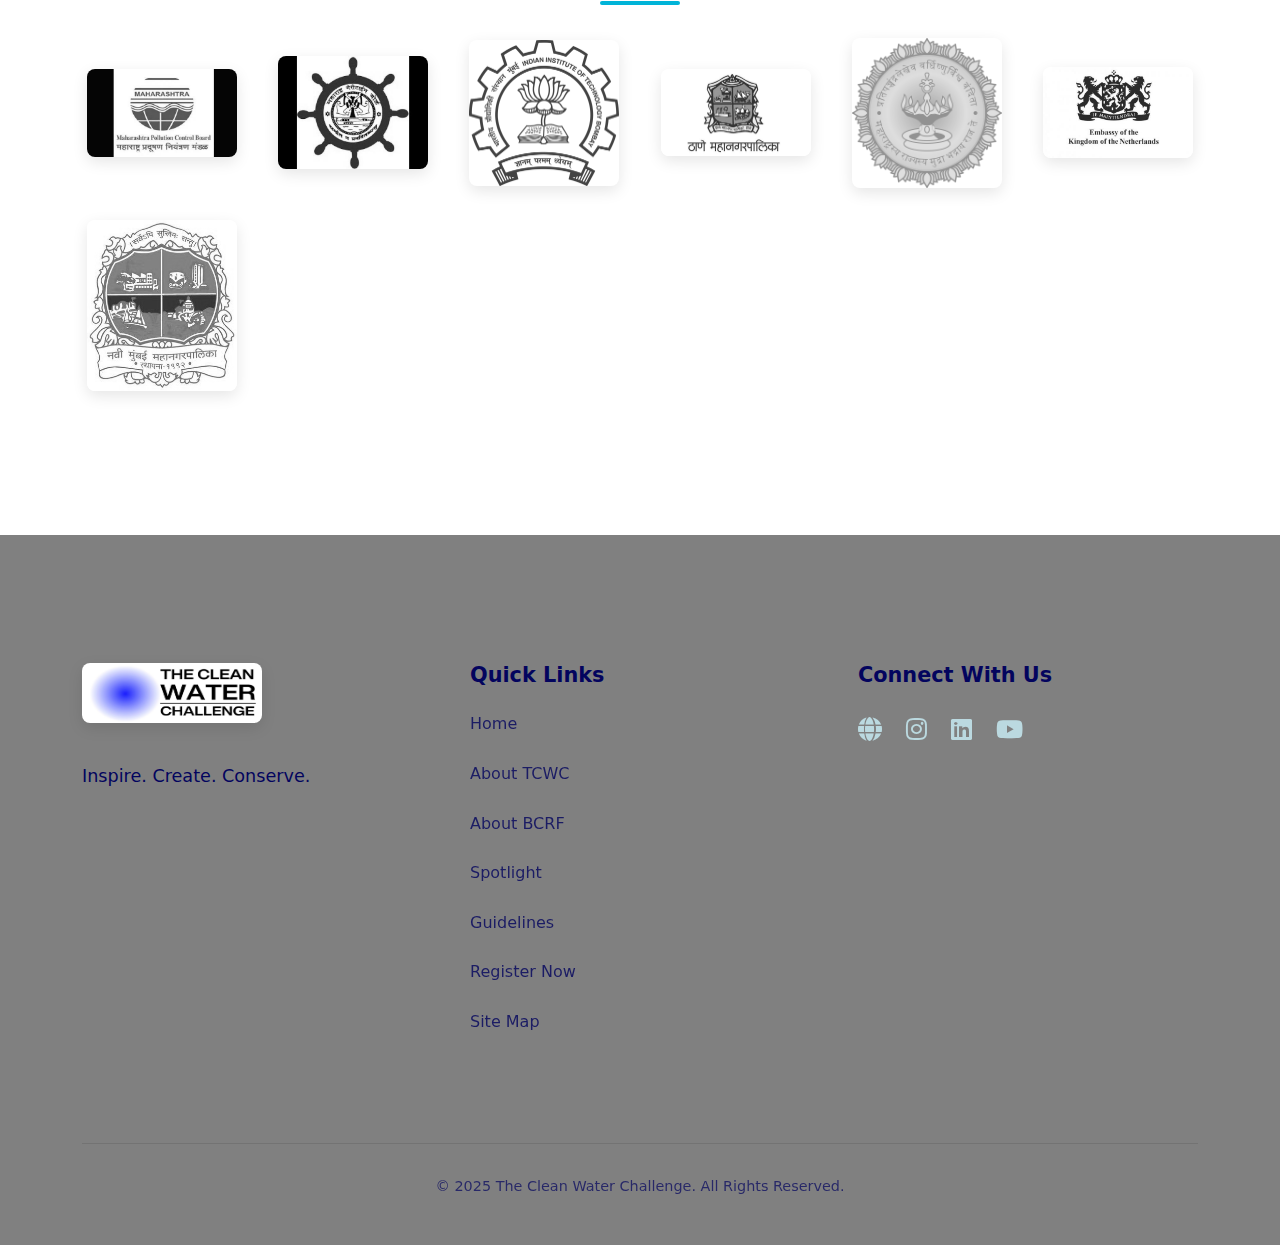
==== commit 22d7c398: "favicon not working" ====
--- a/index.html
+++ b/index.html
@@ -8,6 +8,11 @@
     <link rel="stylesheet" href="https://cdnjs.cloudflare.com/ajax/libs/font-awesome/6.0.0-beta3/css/all.min.css">
     <link href="https://fonts.googleapis.com/css2?family=Montserrat:wght@300;400;500;600;700&family=Poppins:wght@300;400;500;600;700&display=swap" rel="stylesheet">
     <link href="https://cdn.jsdelivr.net/npm/bootstrap@5.3.2/dist/css/bootstrap.min.css" rel="stylesheet">
+    <link rel="icon" type="image/png" href="/favicon-96x96.png" sizes="96x96" />
+    <link rel="icon" type="image/svg+xml" href="/favicon.svg" />
+    <link rel="shortcut icon" href="/favicon.ico" />
+    <link rel="apple-touch-icon" sizes="180x180" href="/apple-touch-icon.png" />
+    <link rel="manifest" href="/site.webmanifest" />
 </head>
 <body>
     <!-- Navigation Bar -->
@@ -46,7 +51,7 @@
                 <h2>Inspire. Create. Conserve.</h2>
                 <p>A platform for students to advocate against plastic pollution in water and champion a blue economy through art, poetry, and essays.</p>
                 <div class="hero-buttons">
-                    <a href="https://docs.google.com/forms/d/e/1FAIpQLSfzUYQzGenbvrikNWLLRdE9n7EDdn3TvppN00e6zQhsI6_kOQ/formResponse" class="cta-button" target="_blank" >Register Now</a>
+                    <a href="https://docs.google.com/forms/d/e/1FAIpQLSfzUYQzGenbvrikNWLLRdE9n7EDdn3TvppN00e6zQhsI6_kOQ/formResponse" class="cta-button" target="_blank" style="text-decoration: none;" >Register Now</a>
                     
                 </div>
             </div>
--- a/styles.css
+++ b/styles.css
@@ -1,4 +1,14 @@
 /* Base Styles */
+/* Remove white overlay on mobile */
+@media screen and (max-width: 768px) {
+    body::before {
+        content: none;
+    }
+    
+    .container {
+        background: transparent;
+    }
+}
 :root {
     --primary-color: #0077b6;
     --secondary-color: #90e0ef;
@@ -71,7 +81,7 @@
 }
 
 .section-title {
-    color: var(--primary-color);
+    color: white;
     font-size: 2.5rem;
     text-align: center;
     margin: 3rem 0;
@@ -95,27 +105,83 @@
     border-radius: 2px;
 }
 
-/* Header Styles */
+/* Header and Navigation Styles */
 header {
-    background-color: rgba(255, 255, 255, 0.95);
-    box-shadow: 0 2px 10px rgba(0, 0, 0, 0.1);
+    background-color: white;
     position: fixed;
     top: 0;
     left: 0;
     width: 100%;
     z-index: 1000;
-}
-
-header .container {
+    padding: 1rem 0;
+}
+
+.navbar {
+    padding: 0;
+    width: 100%;
     display: flex;
     justify-content: space-between;
     align-items: center;
-    padding: 1rem 15px;
+}
+
+.logo {
+    position: relative;
+    z-index: 1002;
 }
 
 .logo img {
-    height: 50px;
+    height: 40px;
     box-shadow: none;
+    display: block;
+}
+
+.hamburger {
+    display: none;
+    background: none;
+    border: none;
+    cursor: pointer;
+    padding: 0;
+    z-index: 1002;
+    position: relative;
+}
+
+.hamburger span {
+    display: block;
+    width: 25px;
+    height: 2px;
+    margin: 5px 0;
+    background-color: var(--white-color);
+    transition: 0.3s ease;
+}
+
+@media screen and (max-width: 992px) {
+    header {
+        padding: 0.5rem 0;
+        background-color: white;
+    }
+    
+    .hamburger {
+        display: block;
+        margin-right: 1rem;
+        color: black;
+    }
+    .navbar-expand-lg{
+        background-color: white;
+    }
+    .navbar-collapse {
+        position: fixed;
+        top: 0;
+        right: -100%;
+        width: 100%;
+        height: 100vh;
+        transition: 0.3s ease-in-out;
+        padding-top: 80px;
+      
+    }
+
+    .navbar-collapse.show {
+        right: 0;
+    }
 }
 
 .nav-links {
@@ -128,6 +194,7 @@
     color: var(--dark-color);
     font-weight: 500;
     position: relative;
+    background-color: white;
 }
 
 .nav-links a::after {
@@ -146,63 +213,6 @@
     width: 100%;
 }
 
-.hamburger {
-    display: none;
-    background: none;
-    border: none;
-    cursor: pointer;
-}
-
-.hamburger span {
-    display: block;
-    width: 25px;
-    height: 3px;
-    margin: 5px 0;
-    background-color: var(--primary-color);
-    transition: 0.3s ease;
-}
-
-/* Mobile Navigation */
-@media screen and (max-width: 992px) {
-    .hamburger {
-        display: block;
-        z-index: 100;
-    }
-    
-    nav {
-        position: fixed;
-        top: 0;
-        right: -100%;
-        width: 100%;
-        height: 100vh;
-        background: rgba(255, 255, 255, 0.98);
-        transition: 0.3s ease-in-out;
-    }
-    
-    nav.active {
-        right: 0;
-    }
-    
-    .nav-links {
-        height: 100%;
-        flex-direction: column;
-        justify-content: center;
-        align-items: center;
-        gap: 2rem;
-    }
-    
-    .hamburger.active span:nth-child(1) {
-        transform: rotate(45deg) translate(5px, 5px);
-    }
-    
-    .hamburger.active span:nth-child(2) {
-        opacity: 0;
-    }
-    
-    .hamburger.active span:nth-child(3) {
-        transform: rotate(-45deg) translate(5px, -5px);
-    }
-}
 /* Hero Section Styles */
 .hero {
     background: linear-gradient(135deg, var(--primary-color), var(--dark-color));
@@ -659,14 +669,76 @@
 /* Guidelines Page Specific Styles */
 .guidelines-content-section {
     padding: 5rem 0;
-    background-color: #f8f9fa;
-    width: 100%;
+    background-color: var(--white-color);
 }
 
 .guidelines-intro {
     text-align: center;
     margin-bottom: 4rem;
-    padding: 0 1rem;
+}
+
+.guidelines-intro h2 {
+    font-size: 2.5rem;
+    color: var(--dark-color);
+    margin-bottom: 1rem;
+}
+
+.guidelines-intro p {
+    font-size: 1.2rem;
+    color: var(--text-color);
+    opacity: 0.8;
+}
+
+.guidelines-grid {
+    display: grid;
+    grid-template-columns: repeat(3, 1fr);
+    gap: 2rem;
+    margin-top: 3rem;
+}
+
+.guideline-card {
+    background: var(--white-color);
+    border-radius: 15px;
+    padding: 2rem;
+    box-shadow: 0 5px 20px rgba(0, 0, 0, 0.05);
+    transition: transform 0.3s ease;
+}
+
+.guideline-header {
+    display: flex;
+    align-items: center;
+    gap: 1rem;
+    margin-bottom: 1.5rem;
+}
+
+.guideline-header i {
+    font-size: 1.5rem;
+    color: var(--primary-color);
+}
+
+.guideline-header h3 {
+    font-size: 1.3rem;
+    color: var(--dark-color);
+    margin: 0;
+}
+
+.guideline-list {
+    list-style: none;
+    padding: 0;
+    margin: 0;
+}
+
+.guideline-list li {
+    margin-bottom: 1rem;
+    color: var(--text-color);
+    font-size: 1rem;
+    line-height: 1.6;
+}
+
+.guideline-list li strong {
+    color: var(--dark-color);
+    display: block;
+    margin-bottom: 0.3rem;
 }
 
 /* Guidelines Page Layout */
@@ -692,71 +764,89 @@
     background-color: var(--accent-color);
 }
 
+.eligibility-section {
+    padding: 6rem 0;
+    background-color: var(--white-color);
+}
+
+.eligibility-section h2 {
+    text-align: center;
+    font-size: 2.5rem;
+    color: var(--primary-color);
+    margin-bottom: 4rem;
+    position: relative;
+}
+
+.eligibility-section h2::after {
+    content: '';
+    position: absolute;
+    bottom: -15px;
+    left: 50%;
+    transform: translateX(-50%);
+    width: 80px;
+    height: 3px;
+    background-color: var(--accent-color);
+}
+
 .eligibility-grid {
     display: grid;
-    grid-template-columns: repeat(auto-fit, minmax(280px, 1fr));
+    grid-template-columns: repeat(4, 1fr);
     gap: 2rem;
-    max-width: 1200px;
-    margin: 0 auto;
+    padding: 0 2rem;
 }
 
 .eligibility-card {
-    padding: 2rem;
-    border-radius: 10px;
-    box-shadow: var(--box-shadow);
-}
-
-.card-header {
+    background: var(--white-color);
+    border-radius: 15px;
+    padding: 2.5rem 2rem;
+    box-shadow: 0 5px 20px rgba(0, 0, 0, 0.05);
+    text-align: left;
+}
+
+.eligibility-card h3 {
     display: flex;
     align-items: center;
     gap: 1rem;
+    color: var(--primary-color);
+    font-size: 1.4rem;
     margin-bottom: 1.5rem;
 }
 
-.card-header i {
-    font-size: 1.5rem;
-    color: var(--primary-color);
+.eligibility-card h3 i {
+    font-size: 1.8rem;
+    color: var(--accent-color);
 }
 
 .eligibility-card ul {
     list-style: none;
     padding: 0;
+    margin: 0;
 }
 
 .eligibility-card li {
     margin-bottom: 1rem;
-    padding-left: 1.5rem;
-    position: relative;
+    font-size: 1.1rem;
+    color: var(--text-color);
     line-height: 1.6;
 }
 
 /* Responsive Adjustments */
+@media screen and (max-width: 1200px) {
+    .eligibility-grid {
+        grid-template-columns: repeat(2, 1fr);
+        gap: 2rem;
+    }
+}
+
 @media screen and (max-width: 768px) {
-    .guidelines-section {
-        padding: 3rem 1rem;
-    }
-
-    .guidelines-section h2 {
+    .eligibility-grid {
+        grid-template-columns: 1fr;
+        padding: 0 1rem;
+    }
+    
+    .eligibility-section h2 {
         font-size: 2rem;
-        margin-bottom: 2rem;
-    }
-
-    .eligibility-card {
-        padding: 1.5rem;
-    }
-
-    .card-header {
-        gap: 0.75rem;
-    }
-}
-
-@media screen and (max-width: 480px) {
-    .guidelines-section h2 {
-        font-size: 1.8rem;
-    }
-
-    .eligibility-card {
-        padding: 1.25rem;
+        margin-bottom: 3rem;
     }
 }
 
@@ -1162,11 +1252,6 @@
 }
 
 /* Add these styles to your existing CSS */
-.navbar {
-    padding: 0;
-    width: 100%;
-}
-
 .navbar-nav {
     align-items: center;
     gap: 2rem;
@@ -1210,21 +1295,19 @@
         right: -100%;
         width: 100%;
         height: 100vh;
-        background: rgba(255, 255, 255, 0.98);
+        background: transparent;
+        backdrop-filter: none;
         transition: 0.3s ease-in-out;
         padding: 1rem;
-    }
-
-    .navbar-collapse.show {
-        right: 0;
-    }
-
-    .navbar-nav {
-        height: 100%;
-        flex-direction: column;
-        justify-content: center;
-        align-items: center;
-        gap: 2rem;
+        z-index: 1000;
+    }
+
+    nav {
+        background: transparent;
+    }
+
+    .container {
+        background: transparent;
     }
 }
 
@@ -1332,4 +1415,719 @@
     .contact-info {
         gap: 1rem;
     }
+}
+
+/* Mobile Navigation Styles */
+@media screen and (max-width: 768px) {
+    .navbar-collapse {
+        position: fixed;
+        top: 0;
+        right: -100%;
+        width: 100%;
+        height: 100vh;
+        background: transparent;
+        backdrop-filter: none;
+        transition: 0.3s ease-in-out;
+        padding: 1rem;
+        z-index: 1000;
+    }
+
+    .navbar-collapse.show {
+        right: 0;
+    }
+
+    /* Prevent background content from scrolling when menu is open */
+    body.menu-open {
+        overflow: hidden;
+    }
+}
+
+/* Remove white overlay from body */
+body::before {
+    content: none !important;
+}
+
+/* Ensure header is transparent on mobile */
+@media screen and (max-width: 768px) {
+    header {
+        background: transparent;
+    }
+
+    .nav-links {
+        background: transparent;
+    }
+
+    /* Remove any other potential white backgrounds */
+    .navbar, 
+    .navbar-collapse.show,
+    .nav {
+        background: transparent !important;
+    }
+}
+
+/* Team Section */
+.team-section {
+    padding: 5rem 0;
+    background: var(--white-color);
+}
+
+.team-grid {
+    display: grid;
+    grid-template-columns: repeat(auto-fit, minmax(280px, 1fr));
+    gap: 2.5rem;
+    margin-top: 3rem;
+}
+
+.team-member {
+    text-align: center;
+    background: white;
+    border-radius: 15px;
+    padding: 2rem;
+    box-shadow: var(--box-shadow);
+    transition: transform 0.3s ease;
+}
+
+.team-member:hover {
+    transform: translateY(-10px);
+}
+
+.member-image {
+    width: 200px;
+    height: 200px;
+    border-radius: 50%;
+    margin: 0 auto 1.5rem;
+    overflow: hidden;
+}
+
+.member-image img {
+    width: 100%;
+    height: 100%;
+    object-fit: cover;
+}
+
+.member-info h3 {
+    color: var(--primary-color);
+    margin-bottom: 0.5rem;
+}
+
+.member-info p {
+    color: #666;
+    font-size: 0.9rem;
+}
+
+/* Supporters Section */
+.supporters-section {
+    padding: 5rem 0;
+    background: #f8f9fa;
+}
+
+.supporters-grid {
+    display: grid;
+    grid-template-columns: repeat(auto-fit, minmax(200px, 1fr));
+    gap: 2rem;
+    align-items: center;
+    justify-items: center;
+    margin-top: 3rem;
+}
+
+.supporter-logo {
+    max-width: 180px;
+    filter: grayscale(100%);
+    transition: all 0.3s ease;
+}
+
+.supporter-logo:hover {
+    filter: grayscale(0%);
+    transform: scale(1.05);
+}
+
+/* Footer Styles */
+footer {
+    background-color: grey;
+    padding: 4rem 0 2rem;
+    margin-top: 4rem;
+}
+
+.footer-content {
+    display: grid;
+    grid-template-columns: 1.5fr 1fr 1fr;
+    gap: 3rem;
+    margin-bottom: 2rem;
+    align-items: start;
+}
+
+.footer-logo {
+    display: flex;
+    flex-direction: column;
+    gap: 1rem;
+}
+
+.footer-logo img {
+    width: 180px;
+    height: auto;
+}
+
+.footer-logo p {
+    color: var(--dark-color);
+    font-size: 1.1rem;
+    margin-top: 0.5rem;
+}
+
+.footer-links h3,
+.footer-social h3 {
+    color: var(--dark-color);
+    font-size: 1.3rem;
+    font-weight: 600;
+    margin-bottom: 1.5rem;
+}
+
+.footer-links ul {
+    list-style: none;
+    padding: 0;
+    margin: 0;
+}
+
+.footer-links li {
+    margin-bottom: 0.8rem;
+}
+
+.footer-links a {
+    color: var(--dark-color);
+    text-decoration: none;
+    font-size: 1rem;
+    opacity: 0.8;
+    transition: var(--transition);
+}
+
+.footer-links a:hover {
+    color: var(--primary-color);
+    opacity: 1;
+    padding-left: 5px;
+}
+
+.social-icons {
+    display: flex;
+    gap: 1.2rem;
+}
+
+.social-icons a {
+    color: var(--dark-color);
+    font-size: 1.4rem;
+    opacity: 0.8;
+    transition: var(--transition);
+}
+
+.social-icons a:hover {
+    color: var(--primary-color);
+    opacity: 1;
+    transform: translateY(-3px);
+}
+
+.footer-bottom {
+    text-align: center;
+    padding-top: 2rem;
+    margin-top: 2rem;
+    border-top: 1px solid rgba(0, 0, 0, 0.1);
+}
+
+.footer-bottom p {
+    color: var(--dark-color);
+    font-size: 0.9rem;
+    opacity: 0.7;
+}
+
+/* Responsive Footer */
+@media screen and (max-width: 992px) {
+    .footer-content {
+        grid-template-columns: 1fr 1fr;
+    }
+    
+    .footer-logo {
+        grid-column: 1 / -1;
+        text-align: center;
+        align-items: center;
+    }
+}
+
+@media screen and (max-width: 576px) {
+    .footer-content {
+        grid-template-columns: 1fr;
+        text-align: center;
+        gap: 2rem;
+    }
+
+    .footer-links ul {
+        display: flex;
+        flex-direction: column;
+        align-items: center;
+    }
+
+    .social-icons {
+        justify-content: center;
+    }
+}
+
+/* Advisory Board Section */
+.advisory-board {
+    padding: 5rem 0;
+    background: #f8f9fa;
+}
+
+.sub-section-title {
+    color: var(--primary-color);
+    font-size: 1.8rem;
+    text-align: center;
+    margin: 3rem 0 2rem;
+    font-weight: 600;
+}
+
+.board-members {
+    display: grid;
+    gap: 2.5rem;
+    margin: 2rem 0 4rem;
+}
+
+.founders-grid {
+    grid-template-columns: repeat(4, 1fr);
+}
+
+.advisory-grid {
+    grid-template-columns: repeat(3, 1fr);
+}
+
+.patrons-grid {
+    grid-template-columns: repeat(2, 1fr);
+    max-width: 800px;
+    margin: 2rem auto 4rem;
+}
+
+.member-card {
+    background: white;
+    border-radius: 15px;
+    padding: 2rem;
+    text-align: center;
+    box-shadow: var(--box-shadow);
+    transition: transform 0.3s ease;
+}
+
+.member-card:hover {
+    transform: translateY(-10px);
+}
+
+.member-card img {
+    width: 200px;
+    height: 200px;
+    border-radius: 50%;
+    margin-bottom: 1.5rem;
+    object-fit: cover;
+}
+
+.member-card h3 {
+    color: var(--primary-color);
+    margin-bottom: 0.5rem;
+    font-size: 1.3rem;
+}
+
+.member-card p {
+    color: #666;
+    font-size: 0.9rem;
+}
+
+/* Sponsors Section */
+.sponsors-section {
+    padding: 5rem 0;
+    background: white;
+}
+
+.sponsors-carousel {
+    display: grid;
+    grid-template-columns: repeat(auto-fit, minmax(150px, 1fr));
+    gap: 2rem;
+    align-items: center;
+    justify-items: center;
+    margin-top: 3rem;
+}
+
+.sponsor img {
+    max-width: 150px;
+    height: auto;
+    filter: grayscale(100%);
+    transition: all 0.3s ease;
+}
+
+.sponsor img:hover {
+    filter: grayscale(0%);
+    transform: scale(1.05);
+}
+
+/* Footer Styles */
+.footer-content {
+    display: grid;
+    grid-template-columns: repeat(3, 1fr);
+    gap: 3rem;
+    padding: 4rem 0;
+}
+
+.footer-logo img {
+    height: 60px;
+    margin-bottom: 1rem;
+}
+
+.footer-links ul {
+    display: grid;
+    gap: 0.8rem;
+}
+
+.social-icons {
+    display: flex;
+    gap: 1.5rem;
+    margin-top: 1rem;
+}
+
+.social-icons a {
+    color: var(--light-color);
+    font-size: 1.5rem;
+    transition: var(--transition);
+}
+
+.social-icons a:hover {
+    color: var(--white-color);
+    transform: translateY(-3px);
+}
+
+/* Responsive Adjustments */
+@media screen and (max-width: 1200px) {
+    .founders-grid {
+        grid-template-columns: repeat(2, 1fr);
+    }
+
+    .advisory-grid {
+        grid-template-columns: repeat(2, 1fr);
+    }
+}
+
+@media screen and (max-width: 992px) {
+    .patrons-grid {
+        grid-template-columns: repeat(2, 1fr);
+    }
+
+    .footer-content {
+        grid-template-columns: repeat(2, 1fr);
+    }
+}
+
+@media screen and (max-width: 768px) {
+    .sub-section-title {
+        font-size: 1.5rem;
+    }
+
+    .founders-grid,
+    .advisory-grid,
+    .patrons-grid {
+        grid-template-columns: 1fr;
+        max-width: 350px;
+        margin-left: auto;
+        margin-right: auto;
+    }
+
+    .member-card img {
+        width: 180px;
+        height: 180px;
+    }
+
+    .sponsors-carousel {
+        grid-template-columns: repeat(2, 1fr);
+    }
+
+    .footer-content {
+        grid-template-columns: 1fr;
+        text-align: center;
+        gap: 2rem;
+    }
+
+    .footer-logo {
+        display: flex;
+        flex-direction: column;
+        align-items: center;
+    }
+
+    .social-icons {
+        justify-content: center;
+    }
+}
+
+@media screen and (max-width: 480px) {
+    .member-card {
+        padding: 1.5rem;
+    }
+
+    .member-card img {
+        width: 150px;
+        height: 150px;
+    }
+
+    .sponsors-carousel {
+        grid-template-columns: 1fr;
+    }
+
+    .sponsor img {
+        max-width: 120px;
+    }
+}
+
+/* Register Section Styles */
+.register-section {
+    background: linear-gradient(135deg, var(--primary-color), var(--accent-color));
+    padding: 5rem 0;
+    text-align: center;
+    color: var(--white-color);
+}
+
+.register-section .section-title {
+    font-size: 3.5rem;
+    font-weight: 700;
+    margin-bottom: 2rem;
+    position: relative;
+    display: inline-block;
+}
+
+.register-section .section-title::after {
+    content: '';
+    position: absolute;
+    bottom: -10px;
+    left: 50%;
+    transform: translateX(-50%);
+    width: 100px;
+    height: 4px;
+    background: var(--white-color);
+}
+
+.register-content {
+    max-width: 800px;
+    margin: 0 auto;
+    padding: 2rem 0;
+}
+
+.register-content p {
+    font-size: 1.25rem;
+    margin-bottom: 2.5rem;
+    line-height: 1.8;
+}
+
+.register-section .cta-button {
+    display: inline-block;
+    background: var(--white-color);
+    color: var(--primary-color);
+    font-size: 1.2rem;
+    font-weight: 600;
+    padding: 1rem 2.5rem;
+    border-radius: 50px;
+    text-transform: uppercase;
+    letter-spacing: 1px;
+    transition: var(--transition);
+    margin-bottom: 1.5rem;
+}
+
+.register-section .cta-button:hover {
+    background: var(--accent-color);
+    color: var(--white-color);
+    transform: translateY(-3px);
+    box-shadow: 0 5px 15px rgba(0, 0, 0, 0.2);
+}
+
+.deadline-note {
+    font-size: 1.1rem;
+    opacity: 0.9;
+    font-style: italic;
+}
+
+/* Responsive Adjustments */
+@media screen and (max-width: 768px) {
+    .register-section .section-title {
+        font-size: 2.5rem;
+    }
+
+    .register-content {
+        padding: 1.5rem;
+    }
+
+    .register-content p {
+        font-size: 1.1rem;
+    }
+
+    .register-section .cta-button {
+        font-size: 1.1rem;
+        padding: 0.8rem 2rem;
+    }
+}
+
+@media screen and (max-width: 480px) {
+    .register-section .section-title {
+        font-size: 2rem;
+    }
+
+    .register-content p {
+        font-size: 1rem;
+    }
+
+    .deadline-note {
+        font-size: 0.9rem;
+    }
+}
+
+/* Guidelines CTA Section */
+.presented-by {
+    text-align: center;
+    padding: 4rem 0;
+    background: linear-gradient(135deg, var(--primary-color), var(--accent-color));
+    color: var(--white-color);
+    margin: 3rem 0;
+}
+
+.presented-by p {
+    font-size: 1.5rem;
+    margin-bottom: 2rem;
+    font-weight: 500;
+}
+
+.presented-by .cta-button {
+    display: inline-block;
+    background-color: var(--white-color);
+    color: var(--primary-color);
+    padding: 1rem 3rem;
+    border-radius: 50px;
+    font-size: 1.2rem;
+    font-weight: 600;
+    text-transform: uppercase;
+    letter-spacing: 1px;
+    transition: var(--transition);
+    text-decoration: none;
+    box-shadow: 0 4px 15px rgba(0, 0, 0, 0.1);
+}
+
+.presented-by .cta-button:hover {
+    transform: translateY(-3px);
+    background-color: var(--accent-color);
+    color: var(--white-color);
+    box-shadow: 0 6px 20px rgba(0, 0, 0, 0.2);
+}
+
+/* Responsive Adjustments */
+@media screen and (max-width: 768px) {
+    .presented-by {
+        padding: 3rem 1rem;
+    }
+
+    .presented-by p {
+        font-size: 1.25rem;
+        margin-bottom: 1.5rem;
+    }
+
+    .presented-by .cta-button {
+        padding: 0.8rem 2rem;
+        font-size: 1.1rem;
+    }
+}
+
+@media screen and (max-width: 480px) {
+    .presented-by p {
+        font-size: 1.1rem;
+    }
+
+    .presented-by .cta-button {
+        padding: 0.8rem 1.8rem;
+        font-size: 1rem;
+    }
+}
+
+.eligibility-section {
+    padding: 6rem 0;
+    background-color: var(--white-color);
+}
+
+.eligibility-section h2 {
+    text-align: center;
+    font-size: 2.5rem;
+    color: var(--primary-color);
+    margin-bottom: 4rem;
+    position: relative;
+}
+
+.eligibility-section h2::after {
+    content: '';
+    position: absolute;
+    bottom: -15px;
+    left: 50%;
+    transform: translateX(-50%);
+    width: 80px;
+    height: 3px;
+    background-color: var(--accent-color);
+}
+
+.eligibility-grid {
+    display: grid;
+    grid-template-columns: repeat(4, 1fr);
+    gap: 2rem;
+    padding: 0 2rem;
+}
+
+.eligibility-card {
+    background: var(--white-color);
+    border-radius: 15px;
+    padding: 2.5rem 2rem;
+    box-shadow: 0 5px 20px rgba(0, 0, 0, 0.05);
+    text-align: left;
+}
+
+.eligibility-card h3 {
+    display: flex;
+    align-items: center;
+    gap: 1rem;
+    color: var(--primary-color);
+    font-size: 1.4rem;
+    margin-bottom: 1.5rem;
+}
+
+.eligibility-card h3 i {
+    font-size: 1.8rem;
+    color: var(--accent-color);
+}
+
+.eligibility-card ul {
+    list-style: none;
+    padding: 0;
+    margin: 0;
+}
+
+.eligibility-card li {
+    margin-bottom: 1rem;
+    font-size: 1.1rem;
+    color: var(--text-color);
+    line-height: 1.6;
+}
+
+/* Responsive Adjustments */
+@media screen and (max-width: 1200px) {
+    .eligibility-grid {
+        grid-template-columns: repeat(2, 1fr);
+        gap: 2rem;
+    }
+}
+
+@media screen and (max-width: 768px) {
+    .eligibility-grid {
+        grid-template-columns: 1fr;
+        padding: 0 1rem;
+    }
+    
+    .eligibility-section h2 {
+        font-size: 2rem;
+        margin-bottom: 3rem;
+    }
+}
+@media screen and (max-width: 768px) {
+    .nav-links {
+        background: white;
+       
+    }
 }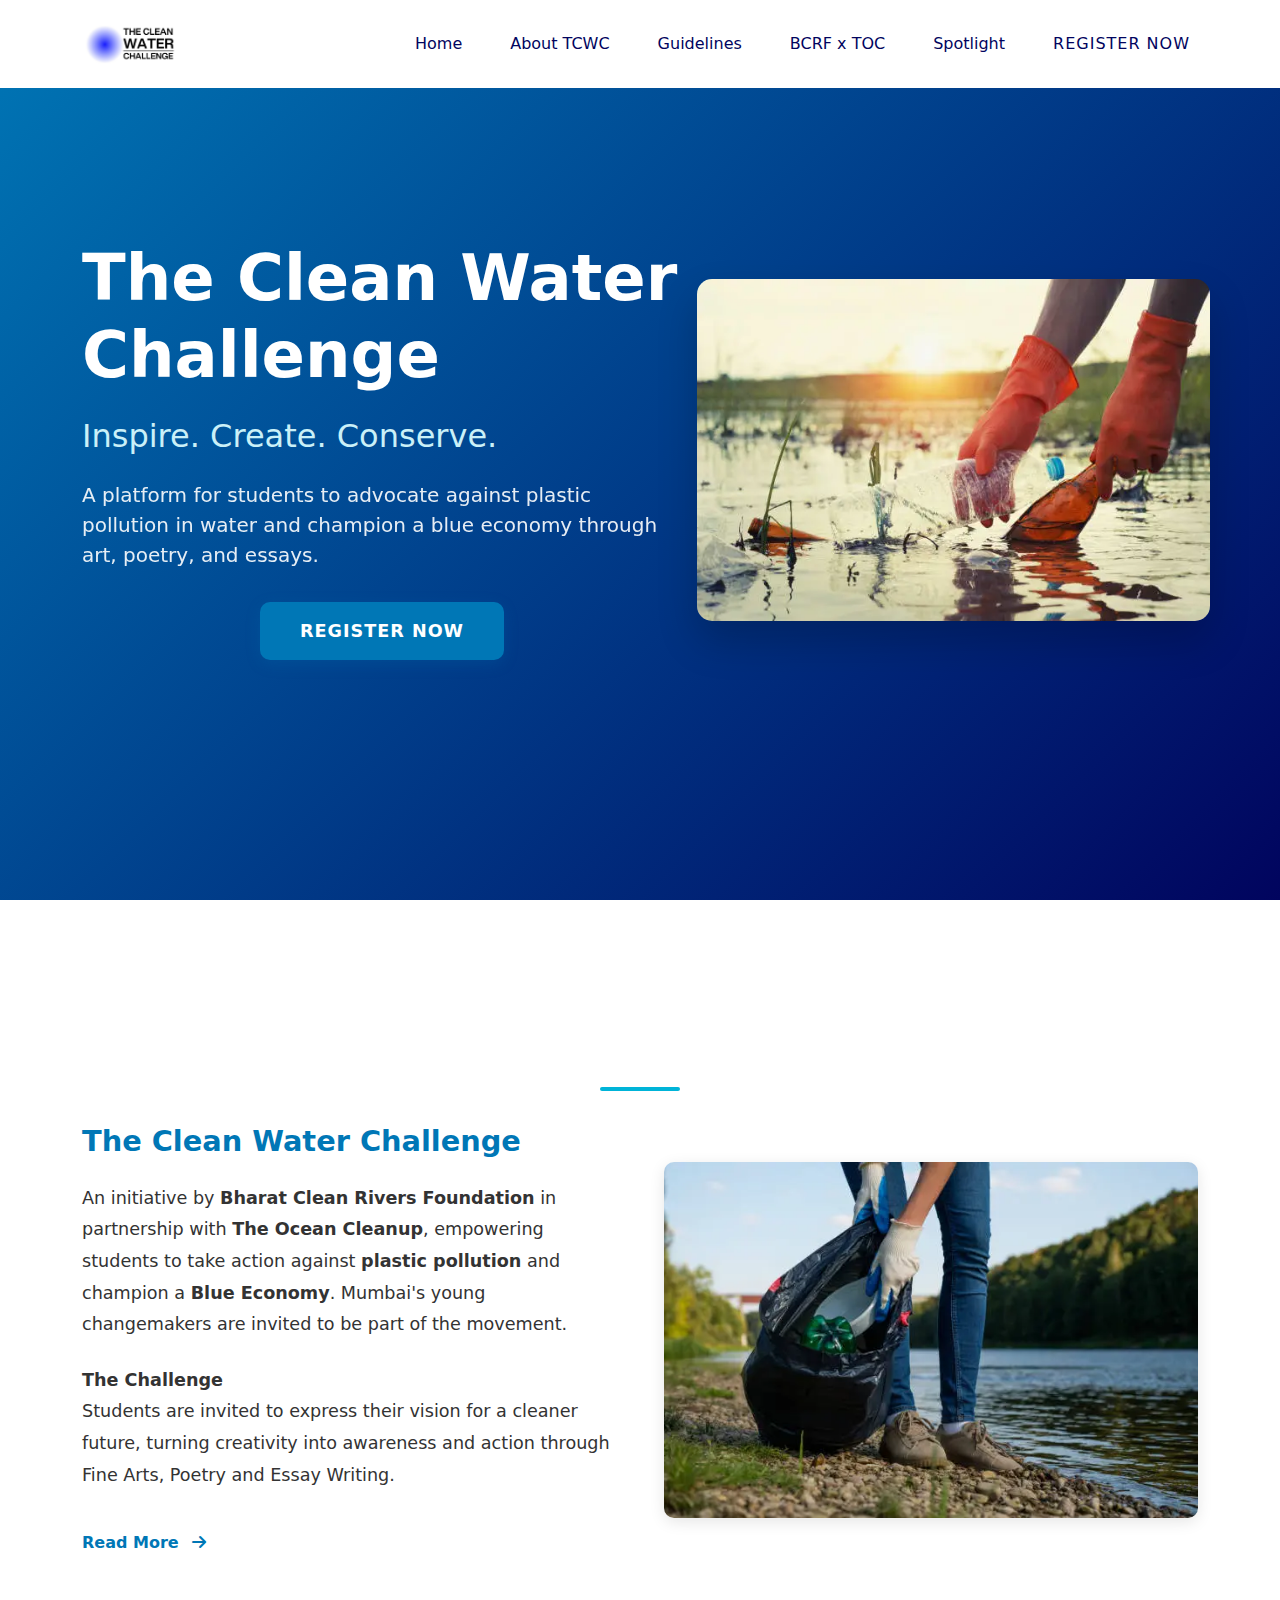
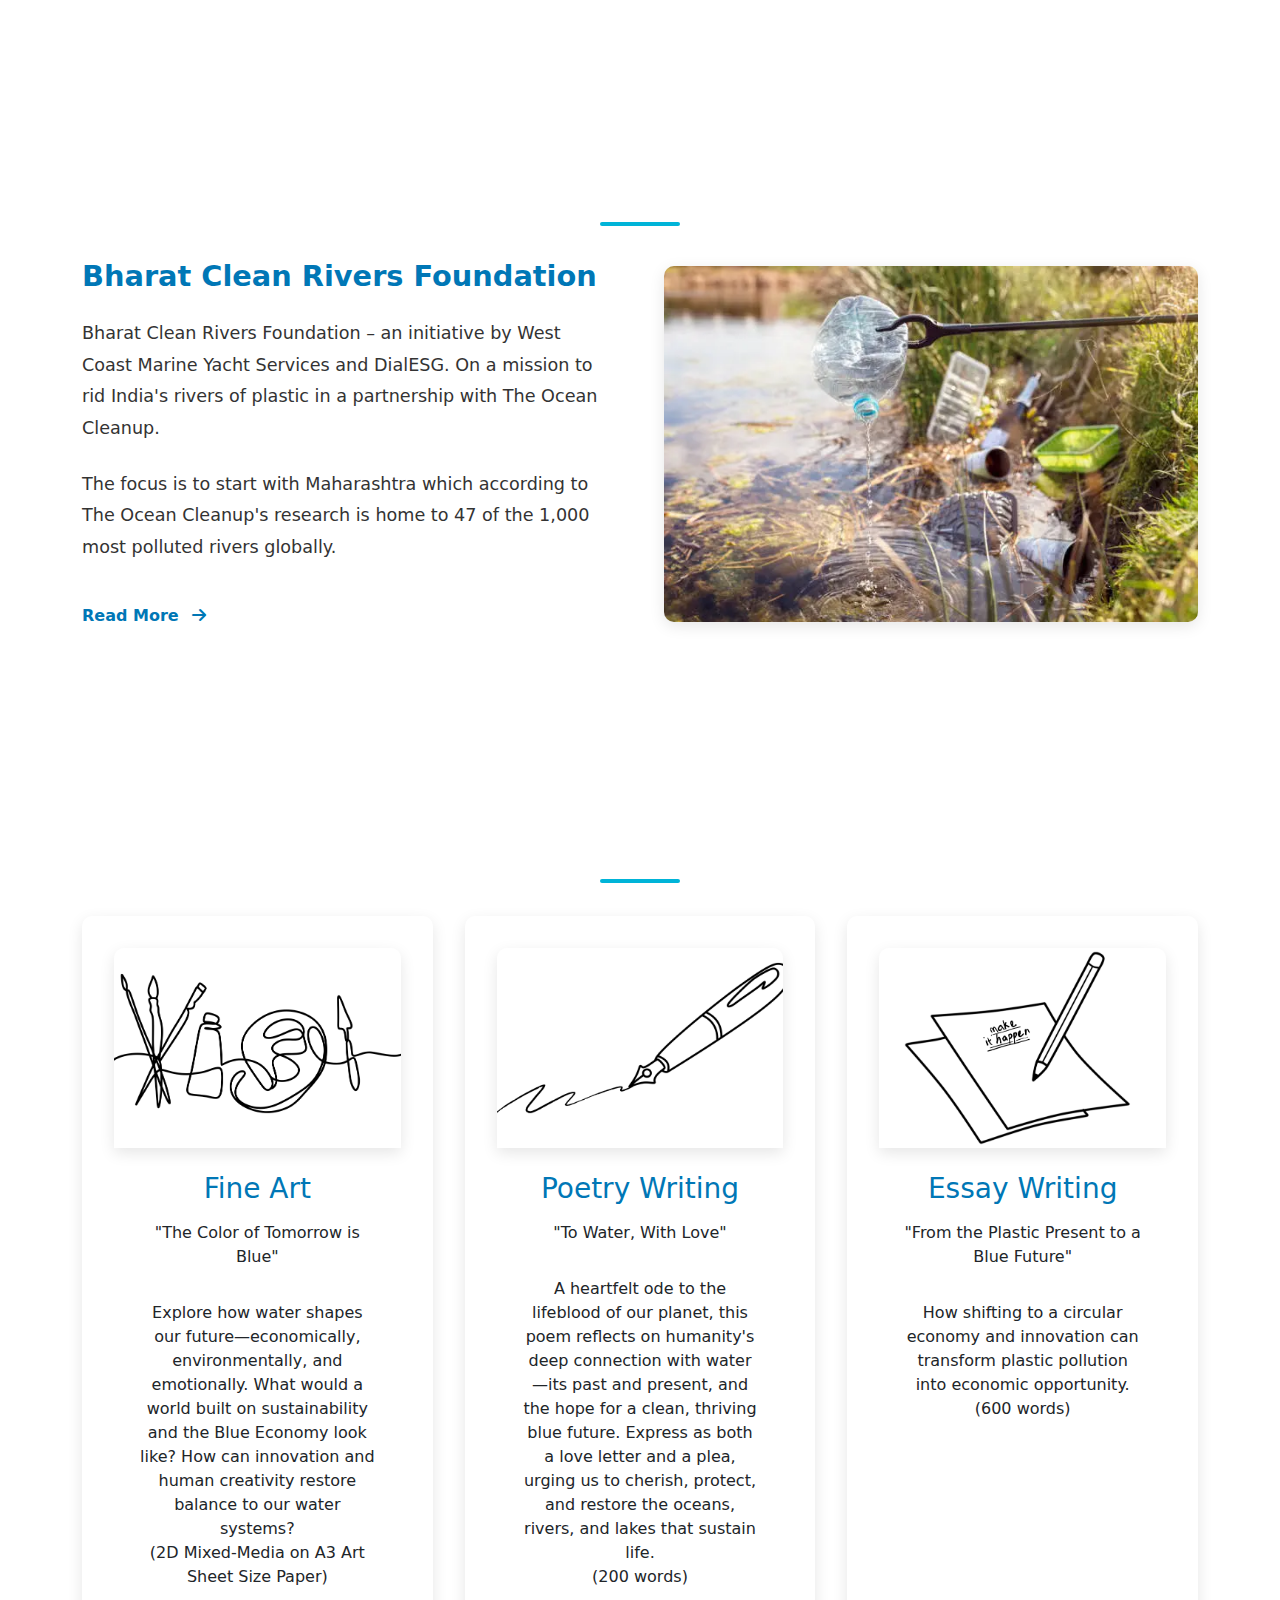
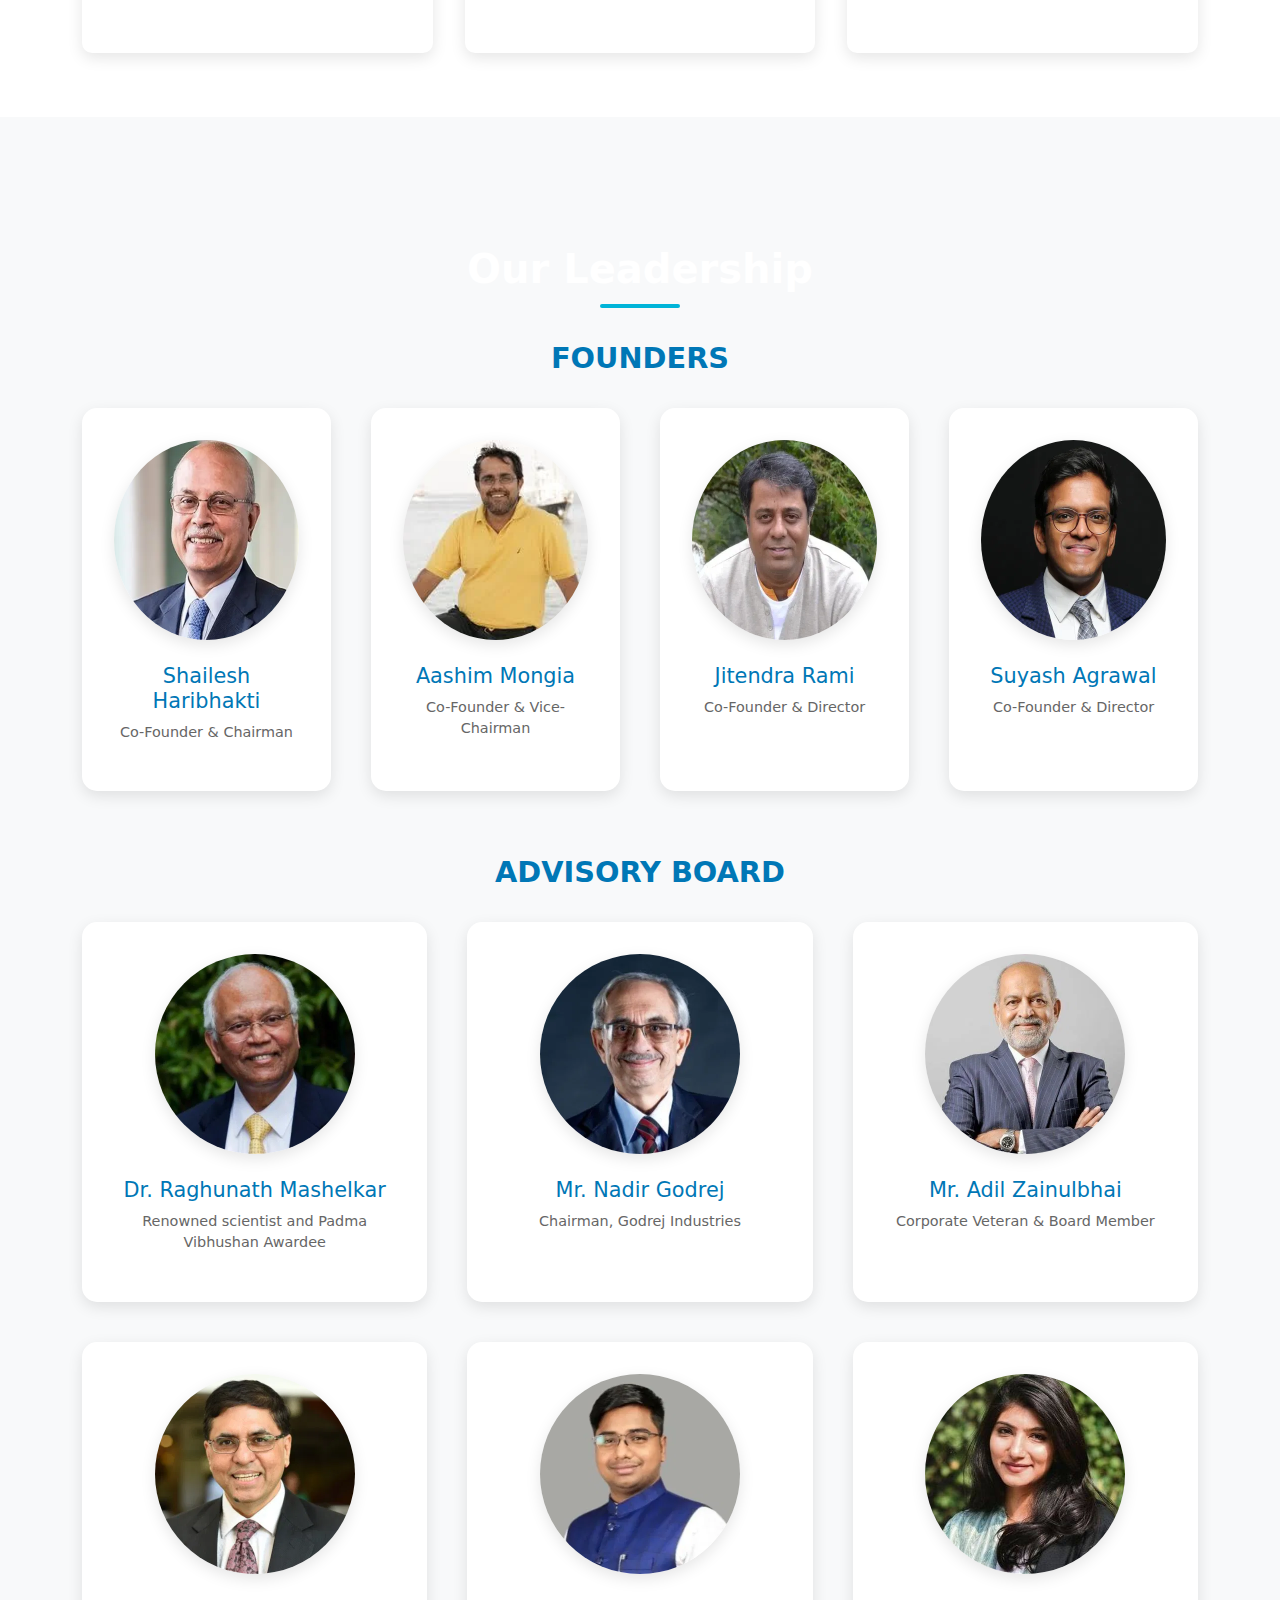
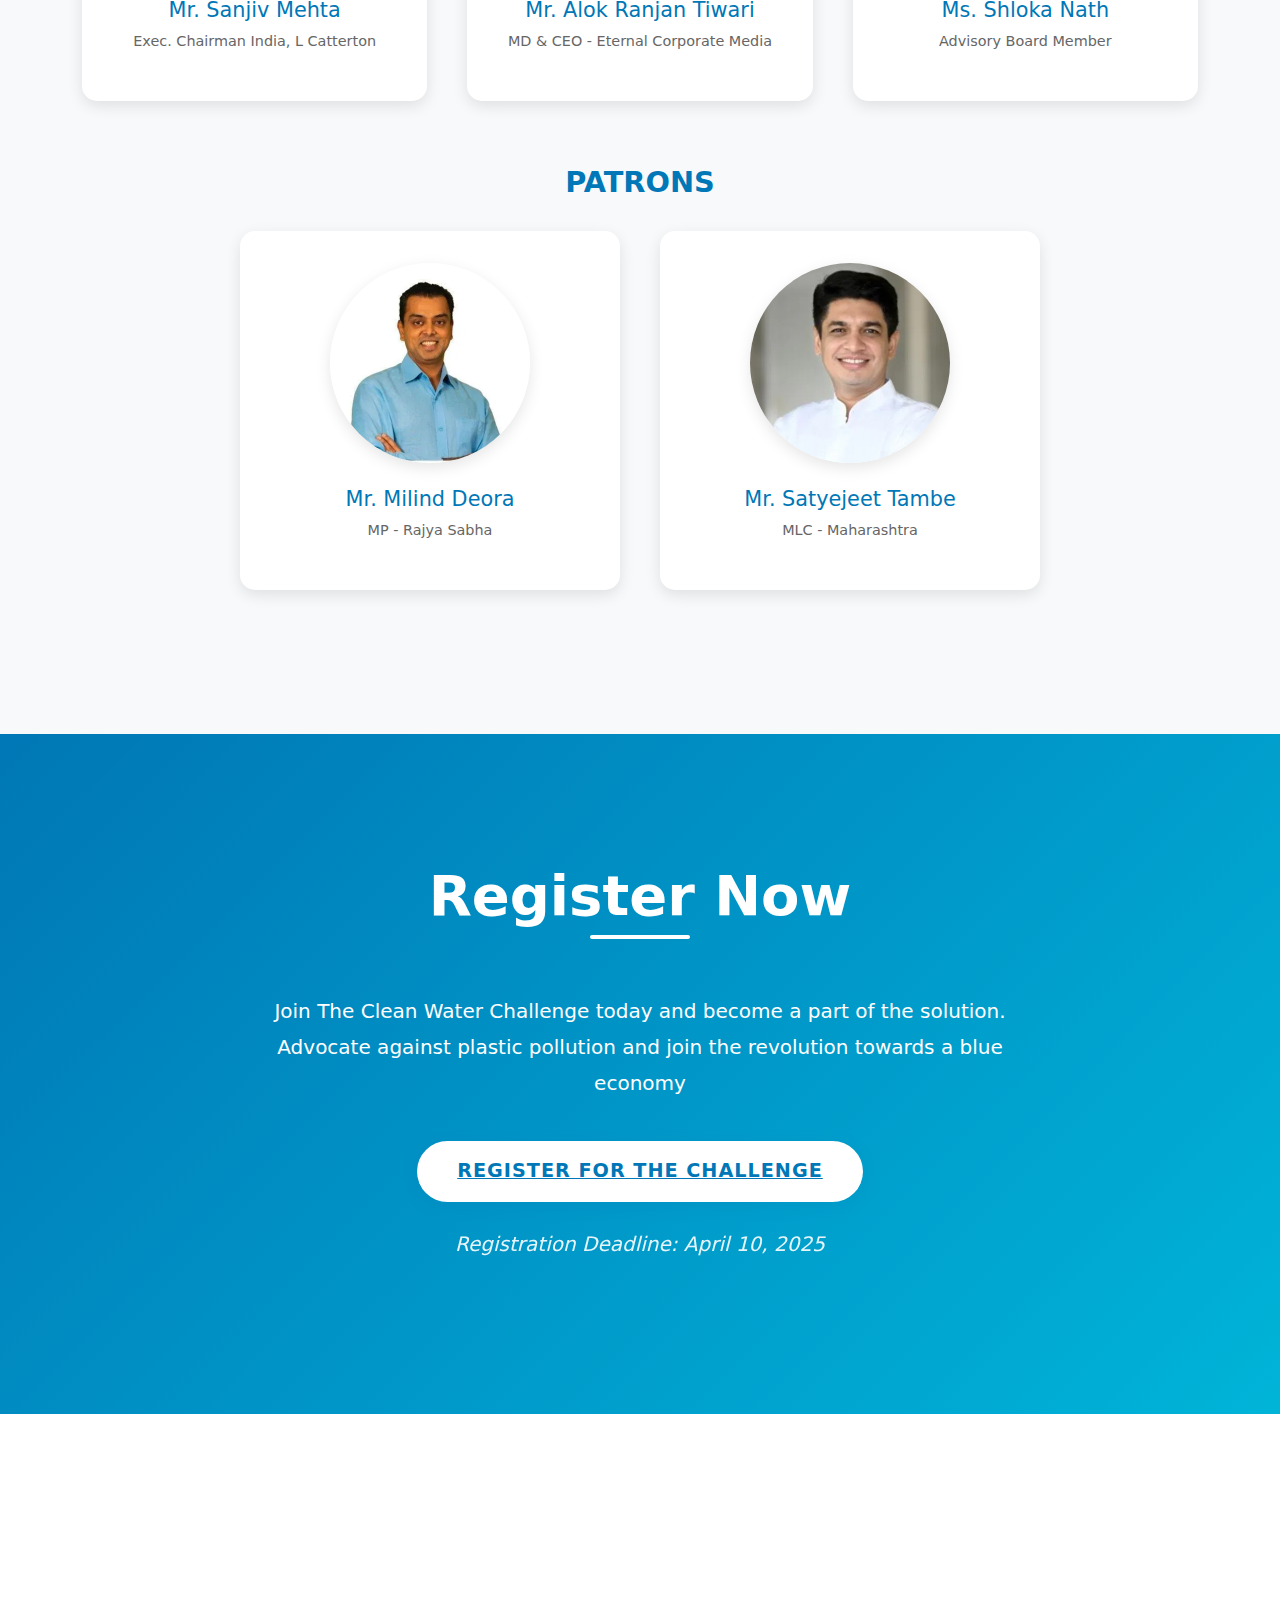
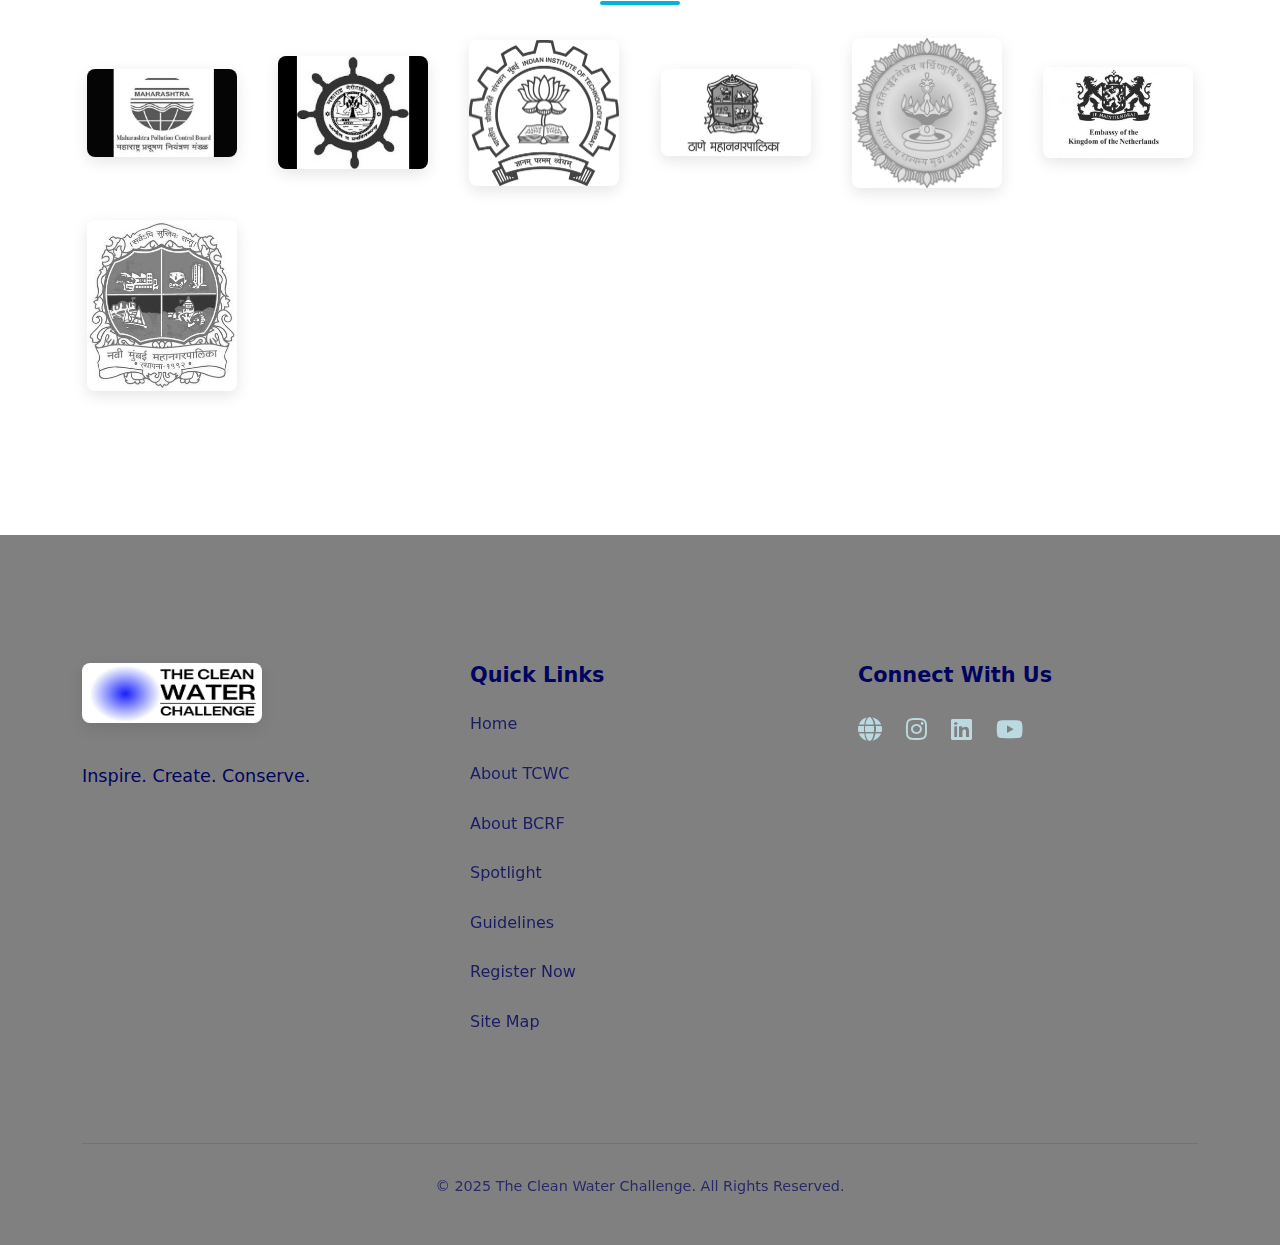
==== commit ead3a64e: "date changed" ====
--- a/index.html
+++ b/index.html
@@ -6,7 +6,7 @@
     <title>The Clean Water Challenge</title>
     <link rel="stylesheet" href="styles.css">
     <link rel="stylesheet" href="https://cdnjs.cloudflare.com/ajax/libs/font-awesome/6.0.0-beta3/css/all.min.css">
-    <link href="https://fonts.googleapis.com/css2?family=Montserrat:wght@300;400;500;600;700&family=Poppins:wght@300;400;500;600;700&display=swap" rel="stylesheet">
+    <link href="https://fonts.googleapis.com/css2?family=Montserrat:wght@100;400;500;600;700&family=Poppins:wght@100;400;500;600;700&display=swap" rel="stylesheet">
     <link href="https://cdn.jsdelivr.net/npm/bootstrap@5.3.2/dist/css/bootstrap.min.css" rel="stylesheet">
     <link rel="icon" type="image/png" href="/favicon-96x96.png" sizes="96x96" />
     <link rel="icon" type="image/svg+xml" href="/favicon.svg" />
@@ -275,7 +275,7 @@
             <div class="register-content">
                 <p>Join The Clean Water Challenge today and become a part of the solution. Advocate against plastic pollution and join the revolution towards a blue economy</p>
                 <a href="https://docs.google.com/forms/d/e/1FAIpQLSfzUYQzGenbvrikNWLLRdE9n7EDdn3TvppN00e6zQhsI6_kOQ/formResponse" class="cta-button" target="_blank">Register for the Challenge</a>
-                <p class="deadline-note">Registration Deadline: March 30, 2025</p>
+                <p class="deadline-note">Registration Deadline: April 10, 2025</p>
             </div>
         </div>
     </section>
--- a/styles.css
+++ b/styles.css
@@ -15,7 +15,7 @@
     --accent-color: #00b4d8;
     --light-color: #caf0f8;
     --white-color: #ffffff;
-    --dark-color: #03045e;
+    --dark-color: #01045e;
     --text-color: #333333;
     --transition: all 0.3s ease;
     --box-shadow: 0 5px 15px rgba(0, 0, 0, 0.1);
@@ -280,7 +280,7 @@
     background: var(--white-color);
     color: var(--primary-color);
     padding: 1rem 2rem;
-    border-radius: 30px;
+    border-radius: 10px;
     font-weight: 600;
     font-size: 1.1rem;
     transition: all 0.3s ease;
@@ -443,7 +443,7 @@
 
 .impact-card:hover {
     transform: translateY(-10px);
-    box-shadow: 0 15px 30px rgba(0, 0, 0, 0.1);
+    box-shadow: 0 15px 10px rgba(0, 0, 0, 0.1);
 }
 
 .impact-icon {
@@ -465,7 +465,7 @@
 
 .categories-grid {
     display: grid;
-    grid-template-columns: repeat(auto-fit, minmax(300px, 1fr));
+    grid-template-columns: repeat(auto-fit, minmax(100px, 1fr));
     gap: 2rem;
 }
 
@@ -481,7 +481,7 @@
 
 .category-card:hover {
     transform: translateY(-10px);
-    box-shadow: 0 15px 30px rgba(0, 0, 0, 0.1);
+    box-shadow: 0 15px 10px rgba(0, 0, 0, 0.1);
 }
 
 .category-card img {
@@ -618,7 +618,7 @@
 
 .projects-grid {
     display: grid;
-    grid-template-columns: repeat(auto-fit, minmax(300px, 1fr));
+    grid-template-columns: repeat(auto-fit, minmax(100px, 1fr));
     gap: 2rem;
 }
 
@@ -632,7 +632,7 @@
 
 .project-card:hover {
     transform: translateY(-10px);
-    box-shadow: 0 15px 30px rgba(0, 0, 0, 0.1);
+    box-shadow: 0 15px 10px rgba(0, 0, 0, 0.1);
 }
 
 .project-image img {
@@ -1386,7 +1386,7 @@
     background: #0077b6;
     color: white;
     padding: 1rem 2.5rem;
-    border-radius: 30px;
+    border-radius: 10px;
     font-weight: 600;
     font-size: 1.1rem;
     text-transform: uppercase;
